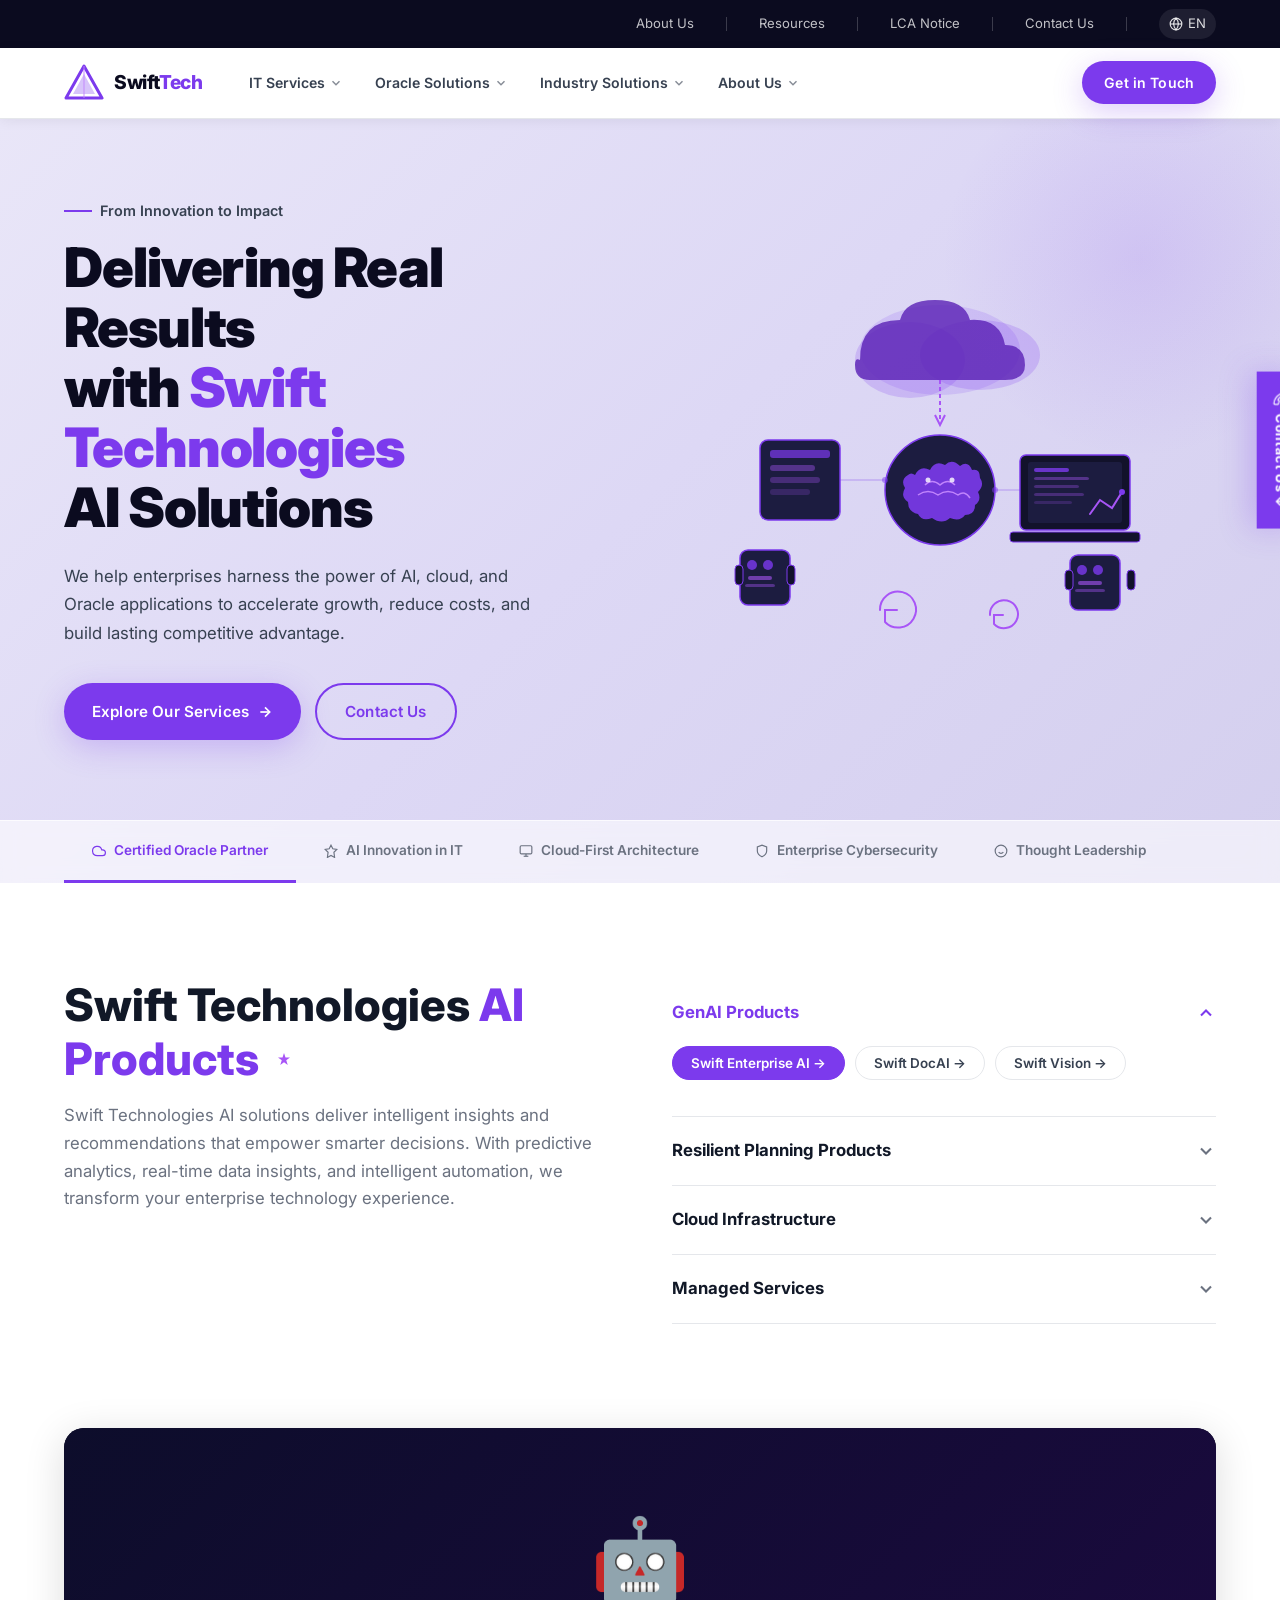
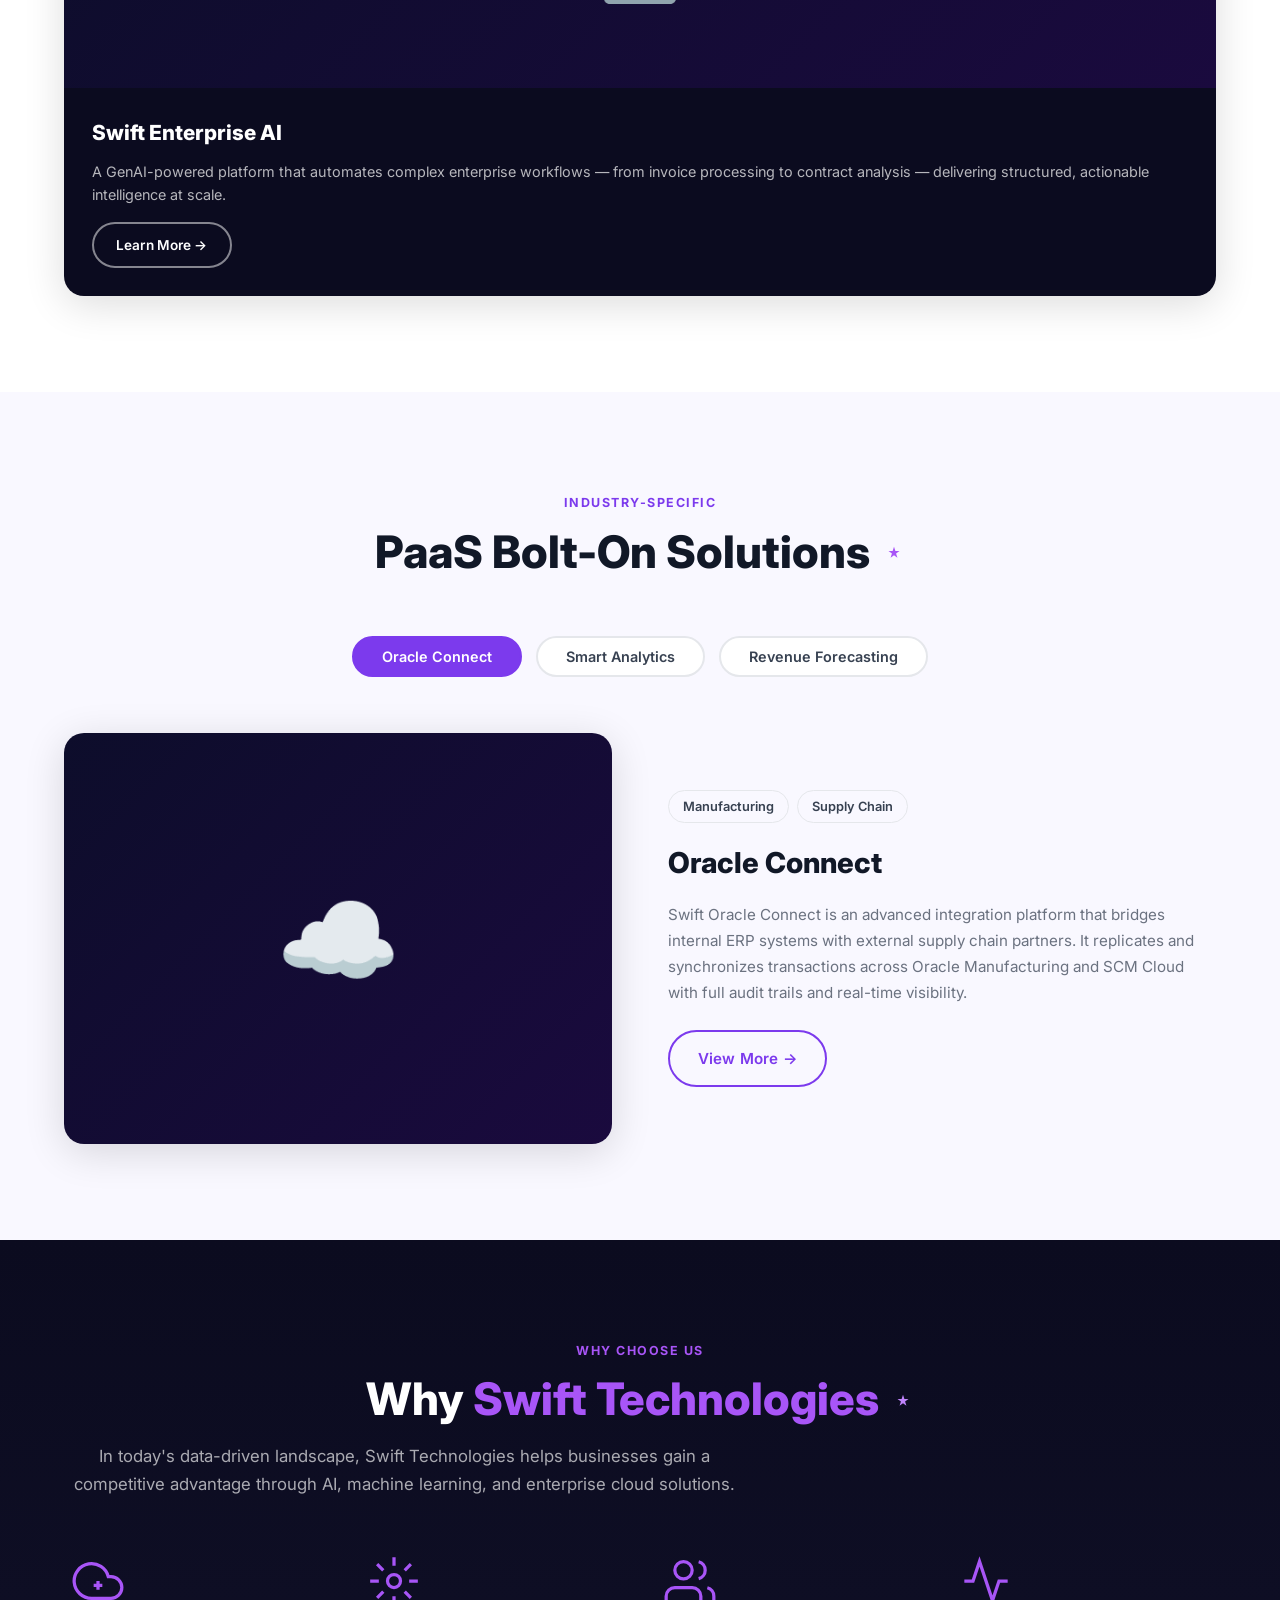
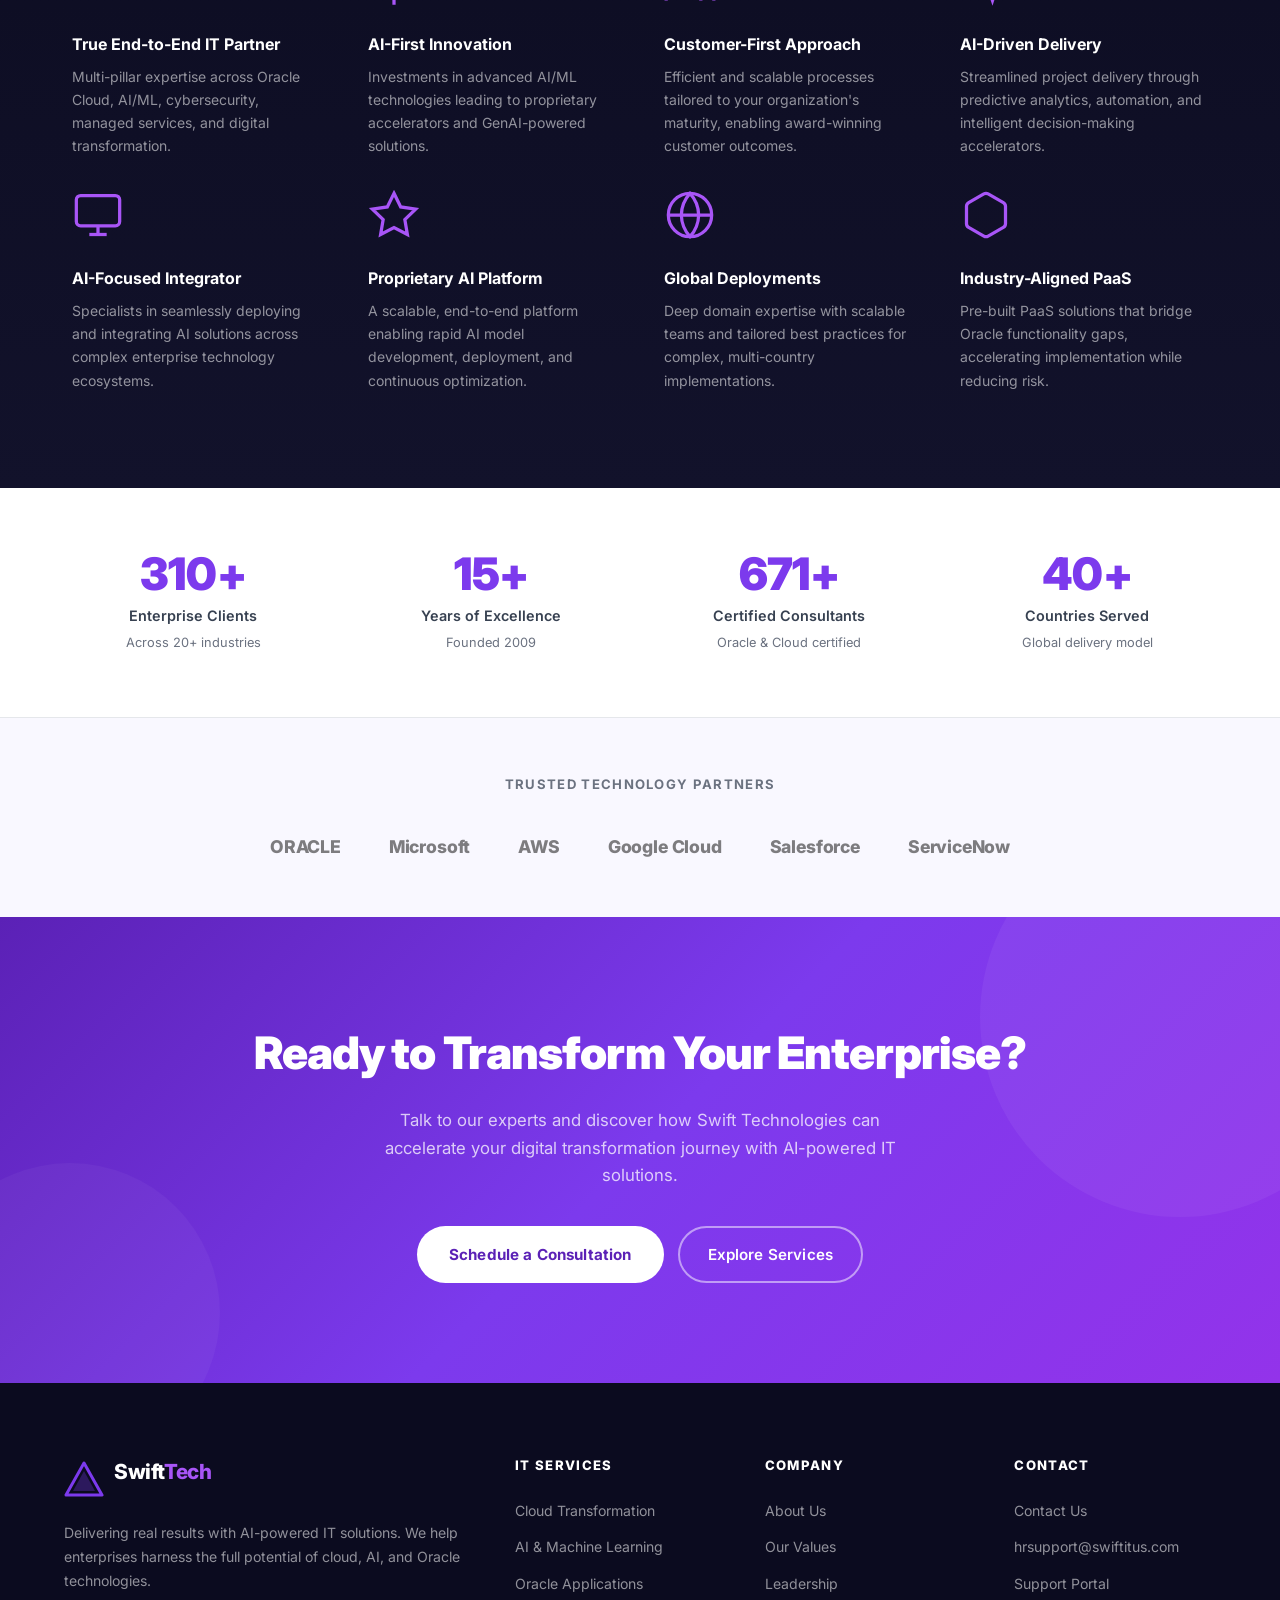
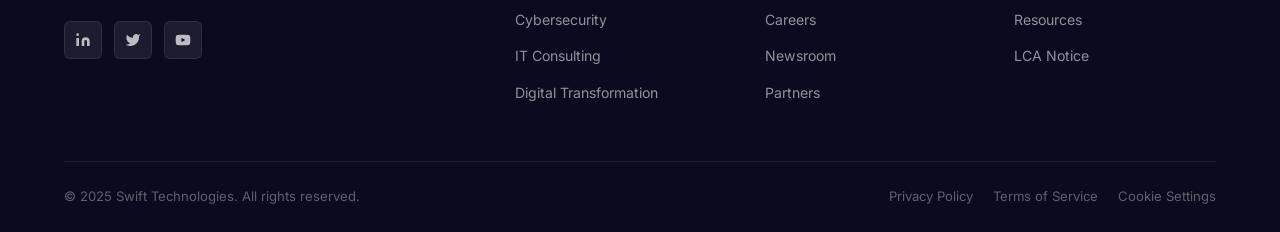
==== index.html @ e502594c "Initial commit: Swift Technologies static website 4-page professional IT services site with pure HTM" ====
<!DOCTYPE html>
<html lang="en">
<head>
  <meta charset="UTF-8">
  <meta name="viewport" content="width=device-width, initial-scale=1.0">
  <meta name="description" content="Swift Technologies delivers AI-powered IT solutions, Oracle cloud services, and digital transformation for enterprise businesses worldwide.">
  <title>Swift Technologies — Delivering Real Results with AI-Powered IT Solutions</title>
  <link rel="stylesheet" href="css/style.css">
</head>
<body>

  <!-- ═══════════════════════════════════════════ TOP BAR -->
  <div class="topbar">
    <div class="container">
      <div class="topbar-inner">
        <a href="about.html">About Us</a>
        <div class="topbar-divider"></div>
        <a href="#">Resources</a>
        <div class="topbar-divider"></div>
        <a href="#">LCA Notice</a>
        <div class="topbar-divider"></div>
        <a href="contact.html">Contact Us</a>
        <div class="topbar-divider"></div>
        <span class="lang-btn">
          <svg width="14" height="14" viewBox="0 0 24 24" fill="none" stroke="currentColor" stroke-width="2"><circle cx="12" cy="12" r="10"/><line x1="2" y1="12" x2="22" y2="12"/><path d="M12 2a15.3 15.3 0 0 1 4 10 15.3 15.3 0 0 1-4 10 15.3 15.3 0 0 1-4-10 15.3 15.3 0 0 1 4-10z"/></svg>
          EN
        </span>
      </div>
    </div>
  </div>

  <!-- ═══════════════════════════════════════════ NAVBAR -->
  <nav class="navbar">
    <div class="container">
      <div class="navbar-inner">

        <a href="index.html" class="navbar-logo">
          <svg class="logo-mark" viewBox="0 0 40 40" fill="none" xmlns="http://www.w3.org/2000/svg">
            <polygon points="20,3 38,35 2,35" fill="none" stroke="#7c3aed" stroke-width="3" stroke-linejoin="round"/>
            <polygon points="20,11 31,31 9,31" fill="#7c3aed" opacity="0.3"/>
            <line x1="20" y1="3" x2="20" y2="35" stroke="#c084fc" stroke-width="1.5" opacity="0.6"/>
          </svg>
          <span class="logo-text">Swift<span>Tech</span></span>
        </a>

        <ul class="navbar-nav">
          <li class="nav-item">
            <a href="services.html" class="nav-link">
              IT Services
              <svg class="nav-arrow" viewBox="0 0 24 24" fill="none" stroke="currentColor" stroke-width="2.5"><polyline points="6 9 12 15 18 9"/></svg>
            </a>
            <div class="dropdown">
              <a href="services.html#cloud"><svg class="drop-icon" viewBox="0 0 24 24" fill="none" stroke="currentColor" stroke-width="2"><path d="M18 10h-1.26A8 8 0 1 0 9 20h9a5 5 0 0 0 0-10z"/></svg>Cloud Transformation</a>
              <a href="services.html#ai"><svg class="drop-icon" viewBox="0 0 24 24" fill="none" stroke="currentColor" stroke-width="2"><path d="M12 2l3.09 6.26L22 9.27l-5 4.87 1.18 6.88L12 17.77l-6.18 3.25L7 14.14 2 9.27l6.91-1.01L12 2z"/></svg>AI &amp; Machine Learning</a>
              <a href="services.html#cybersecurity"><svg class="drop-icon" viewBox="0 0 24 24" fill="none" stroke="currentColor" stroke-width="2"><path d="M12 22s8-4 8-10V5l-8-3-8 3v7c0 6 8 10 8 10z"/></svg>Cybersecurity</a>
              <a href="services.html#consulting"><svg class="drop-icon" viewBox="0 0 24 24" fill="none" stroke="currentColor" stroke-width="2"><circle cx="12" cy="12" r="10"/><path d="M12 8v4l3 3"/></svg>IT Consulting</a>
              <a href="services.html#digital"><svg class="drop-icon" viewBox="0 0 24 24" fill="none" stroke="currentColor" stroke-width="2"><polyline points="22 12 18 12 15 21 9 3 6 12 2 12"/></svg>Digital Transformation</a>
            </div>
          </li>
          <li class="nav-item">
            <a href="services.html#oracle" class="nav-link">
              Oracle Solutions
              <svg class="nav-arrow" viewBox="0 0 24 24" fill="none" stroke="currentColor" stroke-width="2.5"><polyline points="6 9 12 15 18 9"/></svg>
            </a>
            <div class="dropdown">
              <a href="services.html#oracle">Oracle Cloud ERP</a>
              <a href="services.html#oracle">Oracle SCM</a>
              <a href="services.html#oracle">Oracle HCM</a>
              <a href="services.html#oracle">Oracle Analytics</a>
              <a href="services.html#oracle">Oracle Integration</a>
            </div>
          </li>
          <li class="nav-item">
            <a href="services.html" class="nav-link">
              Industry Solutions
              <svg class="nav-arrow" viewBox="0 0 24 24" fill="none" stroke="currentColor" stroke-width="2.5"><polyline points="6 9 12 15 18 9"/></svg>
            </a>
            <div class="dropdown">
              <a href="services.html">Manufacturing</a>
              <a href="services.html">Healthcare</a>
              <a href="services.html">Financial Services</a>
              <a href="services.html">Retail &amp; CPG</a>
              <a href="services.html">Energy &amp; Utilities</a>
            </div>
          </li>
          <li class="nav-item">
            <a href="about.html" class="nav-link">
              About Us
              <svg class="nav-arrow" viewBox="0 0 24 24" fill="none" stroke="currentColor" stroke-width="2.5"><polyline points="6 9 12 15 18 9"/></svg>
            </a>
            <div class="dropdown">
              <a href="about.html">Our Story</a>
              <a href="about.html#values">Our Values</a>
              <a href="about.html#leadership">Leadership</a>
              <a href="#">Careers</a>
              <a href="#">Newsroom</a>
            </div>
          </li>
        </ul>

        <div class="navbar-cta">
          <a href="contact.html" class="btn btn-primary">Get in Touch</a>
        </div>

        <button class="hamburger" aria-label="Toggle menu">
          <span></span><span></span><span></span>
        </button>
      </div>
    </div>

    <!-- Mobile nav -->
    <div class="mobile-nav">
      <a href="index.html" class="mobile-nav-link">Home</a>
      <a href="services.html" class="mobile-nav-link">IT Services</a>
      <a href="services.html#oracle" class="mobile-nav-link">Oracle Solutions</a>
      <a href="about.html" class="mobile-nav-link">About Us</a>
      <a href="contact.html" class="mobile-nav-link">Contact Us</a>
    </div>
  </nav>

  <!-- ═══════════════════════════════════════════ HERO -->
  <section class="hero">
    <div class="container">
      <div class="hero-inner">
        <div class="hero-content">
          <p class="hero-eyebrow">From Innovation to Impact</p>
          <h1 class="hero-title">
            Delivering Real Results<br>
            with <span>Swift Technologies</span><br>
            AI Solutions
          </h1>
          <p class="hero-desc">
            We help enterprises harness the power of AI, cloud, and Oracle applications
            to accelerate growth, reduce costs, and build lasting competitive advantage.
          </p>
          <div class="hero-actions">
            <a href="services.html" class="btn btn-primary">
              Explore Our Services
              <svg width="16" height="16" viewBox="0 0 24 24" fill="none" stroke="currentColor" stroke-width="2.5"><line x1="5" y1="12" x2="19" y2="12"/><polyline points="12 5 19 12 12 19"/></svg>
            </a>
            <a href="contact.html" class="btn btn-outline">Contact Us</a>
          </div>
        </div>
        <div class="hero-visual">
          <svg class="hero-illustration" viewBox="0 0 520 420" fill="none" xmlns="http://www.w3.org/2000/svg">
            <!-- Cloud -->
            <ellipse cx="260" cy="90" rx="80" ry="45" fill="#7c3aed" opacity="0.15"/>
            <ellipse cx="230" cy="100" rx="55" ry="38" fill="#7c3aed" opacity="0.2"/>
            <ellipse cx="300" cy="95" rx="60" ry="35" fill="#7c3aed" opacity="0.2"/>
            <path d="M180 100 Q180 60 220 60 Q225 40 255 40 Q285 40 290 60 Q320 58 325 85 Q345 85 345 105 Q345 120 325 120 H190 Q175 120 175 105 Q175 97 180 100Z" fill="#5b21b6" opacity="0.8"/>
            <!-- Arrows from cloud -->
            <line x1="260" y1="120" x2="260" y2="160" stroke="#a855f7" stroke-width="2" stroke-dasharray="4,3"/>
            <polyline points="255,155 260,165 265,155" stroke="#a855f7" stroke-width="2" fill="none"/>
            <!-- Data blocks -->
            <rect x="80" y="180" width="80" height="80" rx="8" fill="#1c1c40" stroke="#7c3aed" stroke-width="1.5"/>
            <rect x="90" y="190" width="60" height="8" rx="3" fill="#7c3aed" opacity="0.7"/>
            <rect x="90" y="205" width="45" height="6" rx="3" fill="#a855f7" opacity="0.4"/>
            <rect x="90" y="217" width="50" height="6" rx="3" fill="#a855f7" opacity="0.3"/>
            <rect x="90" y="229" width="40" height="6" rx="3" fill="#a855f7" opacity="0.2"/>
            <!-- Brain/AI -->
            <circle cx="260" cy="230" r="55" fill="#1c1c40" stroke="#7c3aed" stroke-width="1.5"/>
            <path d="M235 215 Q240 205 250 210 Q255 200 265 205 Q272 198 280 206 Q288 200 292 210 Q300 208 300 218 Q305 225 298 232 Q302 240 295 245 Q295 255 285 255 Q280 262 270 258 Q262 265 252 258 Q242 262 238 254 Q228 252 228 242 Q220 237 225 228 Q220 220 228 215 Q231 212 235 215Z" fill="#7c3aed" opacity="0.9"/>
            <path d="M245 225 Q252 218 260 225 Q268 218 275 225" stroke="#c084fc" stroke-width="1.5" fill="none"/>
            <path d="M238 235 Q248 228 258 235 Q268 228 278 235 Q285 230 290 238" stroke="#c084fc" stroke-width="1.5" fill="none"/>
            <circle cx="248" cy="220" r="2.5" fill="#fff" opacity="0.8"/>
            <circle cx="272" cy="220" r="2.5" fill="#fff" opacity="0.8"/>
            <!-- Laptop -->
            <rect x="340" y="195" width="110" height="75" rx="6" fill="#12122b" stroke="#7c3aed" stroke-width="1.5"/>
            <rect x="348" y="202" width="94" height="61" rx="3" fill="#1c1c40"/>
            <rect x="354" y="208" width="35" height="4" rx="2" fill="#7c3aed" opacity="0.8"/>
            <rect x="354" y="217" width="55" height="3" rx="2" fill="#a855f7" opacity="0.4"/>
            <rect x="354" y="225" width="45" height="3" rx="2" fill="#a855f7" opacity="0.3"/>
            <rect x="354" y="233" width="50" height="3" rx="2" fill="#a855f7" opacity="0.3"/>
            <rect x="354" y="241" width="38" height="3" rx="2" fill="#a855f7" opacity="0.2"/>
            <!-- Laptop screen graph -->
            <polyline points="410,254 420,240 432,248 442,232" stroke="#a855f7" stroke-width="2" fill="none" stroke-linecap="round"/>
            <circle cx="442" cy="232" r="3" fill="#7c3aed"/>
            <!-- Keyboard -->
            <rect x="330" y="272" width="130" height="10" rx="3" fill="#12122b" stroke="#7c3aed" stroke-width="1"/>
            <!-- Robot left -->
            <rect x="60" y="290" width="50" height="55" rx="8" fill="#1c1c40" stroke="#7c3aed" stroke-width="1.5"/>
            <circle cx="72" cy="305" r="5" fill="#7c3aed" opacity="0.8"/>
            <circle cx="88" cy="305" r="5" fill="#7c3aed" opacity="0.8"/>
            <rect x="68" y="316" width="24" height="4" rx="2" fill="#a855f7" opacity="0.6"/>
            <rect x="65" y="324" width="30" height="3" rx="2" fill="#a855f7" opacity="0.4"/>
            <rect x="55" y="305" width="8" height="20" rx="4" fill="#12122b" stroke="#7c3aed" stroke-width="1"/>
            <rect x="107" y="305" width="8" height="20" rx="4" fill="#12122b" stroke="#7c3aed" stroke-width="1"/>
            <!-- Robot right -->
            <rect x="390" y="295" width="50" height="55" rx="8" fill="#1c1c40" stroke="#7c3aed" stroke-width="1.5"/>
            <circle cx="402" cy="310" r="5" fill="#7c3aed" opacity="0.8"/>
            <circle cx="418" cy="310" r="5" fill="#7c3aed" opacity="0.8"/>
            <rect x="398" y="321" width="24" height="4" rx="2" fill="#a855f7" opacity="0.6"/>
            <rect x="395" y="329" width="30" height="3" rx="2" fill="#a855f7" opacity="0.4"/>
            <rect x="385" y="310" width="8" height="20" rx="4" fill="#12122b" stroke="#7c3aed" stroke-width="1"/>
            <rect x="447" y="310" width="8" height="20" rx="4" fill="#12122b" stroke="#7c3aed" stroke-width="1"/>
            <!-- Refresh icons -->
            <path d="M200 350 a18 18 0 1 1 5 12 M205 362 l0-12 12 0" stroke="#a855f7" stroke-width="2" fill="none" stroke-linecap="round"/>
            <path d="M310 355 a14 14 0 1 1 4 9 M314 364 l0-9 9 0" stroke="#a855f7" stroke-width="2" fill="none" stroke-linecap="round"/>
            <!-- Circuit lines -->
            <line x1="160" y1="220" x2="205" y2="220" stroke="#7c3aed" stroke-width="1" opacity="0.4"/>
            <line x1="315" y1="230" x2="340" y2="230" stroke="#7c3aed" stroke-width="1" opacity="0.4"/>
            <circle cx="205" cy="220" r="3" fill="#7c3aed" opacity="0.5"/>
            <circle cx="315" cy="230" r="3" fill="#7c3aed" opacity="0.5"/>
          </svg>
        </div>
      </div>
    </div>

    <!-- Tabs bar -->
    <div class="hero-tabs">
      <div class="container">
        <div class="hero-tabs-inner">
          <div class="hero-tab active">
            <svg width="14" height="14" viewBox="0 0 24 24" fill="none" stroke="currentColor" stroke-width="2"><path d="M18 10h-1.26A8 8 0 1 0 9 20h9a5 5 0 0 0 0-10z"/></svg>
            Certified Oracle Partner
          </div>
          <div class="hero-tab">
            <svg width="14" height="14" viewBox="0 0 24 24" fill="none" stroke="currentColor" stroke-width="2"><path d="M12 2l3.09 6.26L22 9.27l-5 4.87L18.18 23 12 19.77 5.82 23 7 14.14 2 9.27l6.91-1.01L12 2z"/></svg>
            AI Innovation in IT
          </div>
          <div class="hero-tab">
            <svg width="14" height="14" viewBox="0 0 24 24" fill="none" stroke="currentColor" stroke-width="2"><rect x="2" y="3" width="20" height="14" rx="2"/><line x1="8" y1="21" x2="16" y2="21"/><line x1="12" y1="17" x2="12" y2="21"/></svg>
            Cloud-First Architecture
          </div>
          <div class="hero-tab">
            <svg width="14" height="14" viewBox="0 0 24 24" fill="none" stroke="currentColor" stroke-width="2"><path d="M12 22s8-4 8-10V5l-8-3-8 3v7c0 6 8 10 8 10z"/></svg>
            Enterprise Cybersecurity
          </div>
          <div class="hero-tab">
            <svg width="14" height="14" viewBox="0 0 24 24" fill="none" stroke="currentColor" stroke-width="2"><circle cx="12" cy="12" r="10"/><path d="M8 14s1.5 2 4 2 4-2 4-2"/><line x1="9" y1="9" x2="9.01" y2="9"/><line x1="15" y1="9" x2="15.01" y2="9"/></svg>
            Thought Leadership
          </div>
        </div>
      </div>
    </div>
  </section>

  <!-- ═══════════════════════════════════════════ SERVICES OVERVIEW -->
  <section class="services-overview">
    <div class="container">
      <div class="services-header">
        <div>
          <h2 class="section-title">
            Swift Technologies <span class="purple">AI Products</span>
            <svg width="24" height="24" viewBox="0 0 24 24" fill="#a855f7" style="display:inline;vertical-align:middle;margin-left:4px"><path d="M12 2l1.5 4.5H18l-3.75 2.75L15.75 14 12 11.25 8.25 14l1.5-4.75L6 6.5h4.5L12 2z"/></svg>
          </h2>
          <p class="section-subtitle">
            Swift Technologies AI solutions deliver intelligent insights and recommendations
            that empower smarter decisions. With predictive analytics, real-time data insights,
            and intelligent automation, we transform your enterprise technology experience.
          </p>
        </div>
        <div class="services-tabs">
          <div class="tab-group">

            <div class="tab-header">
              <span class="tab-title">GenAI Products</span>
              <svg class="tab-chevron" viewBox="0 0 24 24" fill="none" stroke="currentColor" stroke-width="2.5"><polyline points="6 9 12 15 18 9"/></svg>
            </div>
            <div class="tab-body">
              <div class="tab-pills">
                <button class="tab-pill active" data-target="card-enterprise">Swift Enterprise AI &rarr;</button>
                <button class="tab-pill" data-target="card-docai">Swift DocAI &rarr;</button>
                <button class="tab-pill" data-target="card-vision">Swift Vision &rarr;</button>
              </div>
            </div>

            <div class="tab-header">
              <span class="tab-title">Resilient Planning Products</span>
              <svg class="tab-chevron" viewBox="0 0 24 24" fill="none" stroke="currentColor" stroke-width="2.5"><polyline points="6 9 12 15 18 9"/></svg>
            </div>
            <div class="tab-body">
              <div class="tab-pills">
                <button class="tab-pill active" data-target="card-demand">Demand Sensing AI &rarr;</button>
                <button class="tab-pill" data-target="card-inventory">Inventory Optimizer &rarr;</button>
              </div>
            </div>

            <div class="tab-header">
              <span class="tab-title">Cloud Infrastructure</span>
              <svg class="tab-chevron" viewBox="0 0 24 24" fill="none" stroke="currentColor" stroke-width="2.5"><polyline points="6 9 12 15 18 9"/></svg>
            </div>
            <div class="tab-body">
              <div class="tab-pills">
                <button class="tab-pill active" data-target="card-cloud">Cloud Migration &rarr;</button>
                <button class="tab-pill" data-target="card-security">Security Suite &rarr;</button>
              </div>
            </div>

            <div class="tab-header">
              <span class="tab-title">Managed Services</span>
              <svg class="tab-chevron" viewBox="0 0 24 24" fill="none" stroke="currentColor" stroke-width="2.5"><polyline points="6 9 12 15 18 9"/></svg>
            </div>
            <div class="tab-body">
              <div class="tab-pills">
                <button class="tab-pill active" data-target="card-managed">Managed IT &rarr;</button>
              </div>
            </div>

          </div>
        </div>
      </div>

      <!-- Preview cards -->
      <div id="card-enterprise" class="preview-card active">
        <div class="preview-card-img-placeholder" style="background:linear-gradient(135deg,#0d0d2b,#1a0a3e)">🤖</div>
        <div class="preview-card-body">
          <div class="preview-card-title">Swift Enterprise AI</div>
          <div class="preview-card-desc">A GenAI-powered platform that automates complex enterprise workflows — from invoice processing to contract analysis — delivering structured, actionable intelligence at scale.</div>
          <a href="services.html#ai" class="btn btn-outline-white" style="padding:10px 22px;font-size:0.85rem">Learn More &rarr;</a>
        </div>
      </div>
      <div id="card-docai" class="preview-card">
        <div class="preview-card-img-placeholder" style="background:linear-gradient(135deg,#0d0d2b,#1a0a3e)">📄</div>
        <div class="preview-card-body">
          <div class="preview-card-title">Swift DocAI</div>
          <div class="preview-card-desc">Transform documents into structured knowledge. Invoices, contracts, purchase orders, and manuals — automatically extracted, classified, and ready for action.</div>
          <a href="services.html#ai" class="btn btn-outline-white" style="padding:10px 22px;font-size:0.85rem">Learn More &rarr;</a>
        </div>
      </div>
      <div id="card-vision" class="preview-card">
        <div class="preview-card-img-placeholder" style="background:linear-gradient(135deg,#0d0d2b,#1a0a3e)">👁</div>
        <div class="preview-card-body">
          <div class="preview-card-title">Swift Vision</div>
          <div class="preview-card-desc">Computer vision platform for quality control, anomaly detection, and visual inspection — deployable on-premise or in the cloud with real-time inference.</div>
          <a href="services.html#ai" class="btn btn-outline-white" style="padding:10px 22px;font-size:0.85rem">Learn More &rarr;</a>
        </div>
      </div>
      <div id="card-demand" class="preview-card">
        <div class="preview-card-img-placeholder" style="background:linear-gradient(135deg,#0d0d2b,#1a0a3e)">📈</div>
        <div class="preview-card-body">
          <div class="preview-card-title">Demand Sensing AI</div>
          <div class="preview-card-desc">Real-time demand forecasting using AI/ML that senses market signals, social trends, and POS data to improve forecast accuracy by up to 40%.</div>
          <a href="services.html" class="btn btn-outline-white" style="padding:10px 22px;font-size:0.85rem">Learn More &rarr;</a>
        </div>
      </div>
      <div id="card-inventory" class="preview-card">
        <div class="preview-card-img-placeholder" style="background:linear-gradient(135deg,#0d0d2b,#1a0a3e)">🏭</div>
        <div class="preview-card-body">
          <div class="preview-card-title">Inventory Optimizer</div>
          <div class="preview-card-desc">A simulation-based inventory optimization engine that balances service levels against working capital — reducing excess stock while eliminating stockouts.</div>
          <a href="services.html" class="btn btn-outline-white" style="padding:10px 22px;font-size:0.85rem">Learn More &rarr;</a>
        </div>
      </div>
      <div id="card-cloud" class="preview-card">
        <div class="preview-card-img-placeholder" style="background:linear-gradient(135deg,#0d0d2b,#1a0a3e)">☁️</div>
        <div class="preview-card-body">
          <div class="preview-card-title">Cloud Migration Suite</div>
          <div class="preview-card-desc">End-to-end cloud migration accelerators for Oracle, Azure, and AWS — reducing migration timelines by 60% with automated discovery, mapping, and cutover.</div>
          <a href="services.html#cloud" class="btn btn-outline-white" style="padding:10px 22px;font-size:0.85rem">Learn More &rarr;</a>
        </div>
      </div>
      <div id="card-security" class="preview-card">
        <div class="preview-card-img-placeholder" style="background:linear-gradient(135deg,#0d0d2b,#1a0a3e)">🔐</div>
        <div class="preview-card-body">
          <div class="preview-card-title">Security Suite</div>
          <div class="preview-card-desc">Comprehensive enterprise security — zero-trust architecture, SOC monitoring, threat detection, and compliance management across hybrid cloud environments.</div>
          <a href="services.html#cybersecurity" class="btn btn-outline-white" style="padding:10px 22px;font-size:0.85rem">Learn More &rarr;</a>
        </div>
      </div>
      <div id="card-managed" class="preview-card">
        <div class="preview-card-img-placeholder" style="background:linear-gradient(135deg,#0d0d2b,#1a0a3e)">⚙️</div>
        <div class="preview-card-body">
          <div class="preview-card-title">Managed IT Services</div>
          <div class="preview-card-desc">24/7 proactive management of your entire IT stack — from cloud infrastructure to end-user support — with guaranteed SLAs and predictable monthly costs.</div>
          <a href="services.html" class="btn btn-outline-white" style="padding:10px 22px;font-size:0.85rem">Learn More &rarr;</a>
        </div>
      </div>
    </div>
  </section>

  <!-- ═══════════════════════════════════════════ INDUSTRY SOLUTIONS -->
  <section class="industry-solutions">
    <div class="container">
      <div class="section-header">
        <div class="section-label">Industry-Specific</div>
        <h2 class="section-title">
          PaaS Bolt-On Solutions
          <svg width="22" height="22" viewBox="0 0 24 24" fill="#a855f7" style="display:inline;vertical-align:middle;margin-left:4px"><path d="M12 2l1.5 4.5H18l-3.75 2.75L15.75 14 12 11.25 8.25 14l1.5-4.75L6 6.5h4.5L12 2z"/></svg>
        </h2>
      </div>

      <div class="solutions-switcher">
        <button class="switcher-btn active" data-panel="panel-connect">Oracle Connect</button>
        <button class="switcher-btn" data-panel="panel-analytics">Smart Analytics</button>
        <button class="switcher-btn" data-panel="panel-revenue">Revenue Forecasting</button>
      </div>

      <div class="solution-panel active" id="panel-connect">
        <div class="solution-visual">☁️</div>
        <div class="solution-info">
          <div class="solution-tags">
            <span class="solution-tag">Manufacturing</span>
            <span class="solution-tag">Supply Chain</span>
          </div>
          <h3 class="solution-title">Oracle Connect</h3>
          <p class="solution-desc">
            Swift Oracle Connect is an advanced integration platform that bridges internal ERP systems
            with external supply chain partners. It replicates and synchronizes transactions across
            Oracle Manufacturing and SCM Cloud with full audit trails and real-time visibility.
          </p>
          <a href="services.html#oracle" class="btn btn-outline">View More &rarr;</a>
        </div>
      </div>

      <div class="solution-panel" id="panel-analytics">
        <div class="solution-visual">📊</div>
        <div class="solution-info">
          <div class="solution-tags">
            <span class="solution-tag">Finance</span>
            <span class="solution-tag">Operations</span>
          </div>
          <h3 class="solution-title">Smart Analytics</h3>
          <p class="solution-desc">
            Pre-built analytics dashboards and KPI frameworks for Oracle Cloud — delivering real-time
            operational insights, financial forecasts, and executive reporting without months of
            custom BI development.
          </p>
          <a href="services.html" class="btn btn-outline">View More &rarr;</a>
        </div>
      </div>

      <div class="solution-panel" id="panel-revenue">
        <div class="solution-visual">💰</div>
        <div class="solution-info">
          <div class="solution-tags">
            <span class="solution-tag">Sales</span>
            <span class="solution-tag">Distribution</span>
          </div>
          <h3 class="solution-title">Revenue Forecasting</h3>
          <p class="solution-desc">
            AI-driven channel revenue forecasting that integrates sell-through data, market signals,
            and promotional calendars to produce accurate revenue projections with scenario modeling
            built for enterprise sales teams.
          </p>
          <a href="services.html" class="btn btn-outline">View More &rarr;</a>
        </div>
      </div>
    </div>
  </section>

  <!-- ═══════════════════════════════════════════ WHY SWIFT TECH -->
  <section class="why-us">
    <div class="container">
      <div class="section-header">
        <div class="section-label" style="color:var(--purple-light)">Why Choose Us</div>
        <h2 class="section-title light">
          Why <span class="purple-light">Swift Technologies</span>
          <svg width="22" height="22" viewBox="0 0 24 24" fill="#c084fc" style="display:inline;vertical-align:middle;margin-left:4px"><path d="M12 2l1.5 4.5H18l-3.75 2.75L15.75 14 12 11.25 8.25 14l1.5-4.75L6 6.5h4.5L12 2z"/></svg>
        </h2>
        <p class="section-subtitle light">
          In today's data-driven landscape, Swift Technologies helps businesses gain a competitive
          advantage through AI, machine learning, and enterprise cloud solutions.
        </p>
      </div>

      <div class="why-grid">
        <div class="why-card">
          <svg class="why-icon" viewBox="0 0 24 24" fill="none" stroke="currentColor" stroke-width="1.5"><path d="M18 10h-1.26A8 8 0 1 0 9 20h9a5 5 0 0 0 0-10z"/><path d="M12 12v4M10 14h4"/></svg>
          <div class="why-title">True End-to-End IT Partner</div>
          <div class="why-desc">Multi-pillar expertise across Oracle Cloud, AI/ML, cybersecurity, managed services, and digital transformation.</div>
        </div>
        <div class="why-card">
          <svg class="why-icon" viewBox="0 0 24 24" fill="none" stroke="currentColor" stroke-width="1.5"><circle cx="12" cy="12" r="3"/><path d="M12 1v4M12 19v4M4.22 4.22l2.83 2.83M16.95 16.95l2.83 2.83M1 12h4M19 12h4M4.22 19.78l2.83-2.83M16.95 7.05l2.83-2.83"/></svg>
          <div class="why-title">AI-First Innovation</div>
          <div class="why-desc">Investments in advanced AI/ML technologies leading to proprietary accelerators and GenAI-powered solutions.</div>
        </div>
        <div class="why-card">
          <svg class="why-icon" viewBox="0 0 24 24" fill="none" stroke="currentColor" stroke-width="1.5"><path d="M17 21v-2a4 4 0 0 0-4-4H5a4 4 0 0 0-4 4v2"/><circle cx="9" cy="7" r="4"/><path d="M23 21v-2a4 4 0 0 0-3-3.87M16 3.13a4 4 0 0 1 0 7.75"/></svg>
          <div class="why-title">Customer-First Approach</div>
          <div class="why-desc">Efficient and scalable processes tailored to your organization's maturity, enabling award-winning customer outcomes.</div>
        </div>
        <div class="why-card">
          <svg class="why-icon" viewBox="0 0 24 24" fill="none" stroke="currentColor" stroke-width="1.5"><polyline points="22 12 18 12 15 21 9 3 6 12 2 12"/></svg>
          <div class="why-title">AI-Driven Delivery</div>
          <div class="why-desc">Streamlined project delivery through predictive analytics, automation, and intelligent decision-making accelerators.</div>
        </div>
        <div class="why-card">
          <svg class="why-icon" viewBox="0 0 24 24" fill="none" stroke="currentColor" stroke-width="1.5"><rect x="2" y="3" width="20" height="14" rx="2"/><line x1="8" y1="21" x2="16" y2="21"/><line x1="12" y1="17" x2="12" y2="21"/></svg>
          <div class="why-title">AI-Focused Integrator</div>
          <div class="why-desc">Specialists in seamlessly deploying and integrating AI solutions across complex enterprise technology ecosystems.</div>
        </div>
        <div class="why-card">
          <svg class="why-icon" viewBox="0 0 24 24" fill="none" stroke="currentColor" stroke-width="1.5"><path d="M12 2l3.09 6.26L22 9.27l-5 4.87 1.18 6.88L12 17.77l-6.18 3.25L7 14.14 2 9.27l6.91-1.01L12 2z"/></svg>
          <div class="why-title">Proprietary AI Platform</div>
          <div class="why-desc">A scalable, end-to-end platform enabling rapid AI model development, deployment, and continuous optimization.</div>
        </div>
        <div class="why-card">
          <svg class="why-icon" viewBox="0 0 24 24" fill="none" stroke="currentColor" stroke-width="1.5"><circle cx="12" cy="12" r="10"/><line x1="2" y1="12" x2="22" y2="12"/><path d="M12 2a15.3 15.3 0 0 1 4 10 15.3 15.3 0 0 1-4 10 15.3 15.3 0 0 1-4-10 15.3 15.3 0 0 1 4-10z"/></svg>
          <div class="why-title">Global Deployments</div>
          <div class="why-desc">Deep domain expertise with scalable teams and tailored best practices for complex, multi-country implementations.</div>
        </div>
        <div class="why-card">
          <svg class="why-icon" viewBox="0 0 24 24" fill="none" stroke="currentColor" stroke-width="1.5"><path d="M21 16V8a2 2 0 0 0-1-1.73l-7-4a2 2 0 0 0-2 0l-7 4A2 2 0 0 0 3 8v8a2 2 0 0 0 1 1.73l7 4a2 2 0 0 0 2 0l7-4A2 2 0 0 0 21 16z"/></svg>
          <div class="why-title">Industry-Aligned PaaS</div>
          <div class="why-desc">Pre-built PaaS solutions that bridge Oracle functionality gaps, accelerating implementation while reducing risk.</div>
        </div>
      </div>
    </div>
  </section>

  <!-- ═══════════════════════════════════════════ STATS -->
  <section class="stats-bar">
    <div class="container">
      <div class="stats-grid">
        <div class="stat-item">
          <div class="stat-number" data-count="500" data-suffix="+">500+</div>
          <div class="stat-label">Enterprise Clients</div>
          <div class="stat-desc">Across 20+ industries</div>
        </div>
        <div class="stat-item">
          <div class="stat-number" data-count="15" data-suffix="+">15+</div>
          <div class="stat-label">Years of Excellence</div>
          <div class="stat-desc">Founded 2009</div>
        </div>
        <div class="stat-item">
          <div class="stat-number" data-count="1200" data-suffix="+">1200+</div>
          <div class="stat-label">Certified Consultants</div>
          <div class="stat-desc">Oracle & Cloud certified</div>
        </div>
        <div class="stat-item">
          <div class="stat-number" data-count="40" data-suffix="+">40+</div>
          <div class="stat-label">Countries Served</div>
          <div class="stat-desc">Global delivery model</div>
        </div>
      </div>
    </div>
  </section>

  <!-- ═══════════════════════════════════════════ PARTNERS -->
  <section class="partners">
    <div class="container">
      <p class="partners-label">Trusted Technology Partners</p>
      <div class="partners-logos">
        <span class="partner-logo">ORACLE</span>
        <span class="partner-logo">Microsoft</span>
        <span class="partner-logo">AWS</span>
        <span class="partner-logo">Google Cloud</span>
        <span class="partner-logo">Salesforce</span>
        <span class="partner-logo">ServiceNow</span>
      </div>
    </div>
  </section>

  <!-- ═══════════════════════════════════════════ CTA -->
  <section class="cta-section">
    <div class="container">
      <div class="cta-inner">
        <h2 class="cta-title">Ready to Transform Your Enterprise?</h2>
        <p class="cta-desc">
          Talk to our experts and discover how Swift Technologies can accelerate your
          digital transformation journey with AI-powered IT solutions.
        </p>
        <div class="cta-actions">
          <a href="contact.html" class="btn btn-white">Schedule a Consultation</a>
          <a href="services.html" class="btn btn-outline-white">Explore Services</a>
        </div>
      </div>
    </div>
  </section>

  <!-- ═══════════════════════════════════════════ FOOTER -->
  <footer class="footer">
    <div class="container">
      <div class="footer-grid">
        <div class="footer-brand">
          <a href="index.html" class="navbar-logo" style="margin-bottom:16px;display:inline-flex">
            <svg class="logo-mark" viewBox="0 0 40 40" fill="none"><polygon points="20,3 38,35 2,35" fill="none" stroke="#7c3aed" stroke-width="3" stroke-linejoin="round"/><polygon points="20,11 31,31 9,31" fill="#7c3aed" opacity="0.3"/></svg>
            <span class="logo-text" style="color:white">Swift<span>Tech</span></span>
          </a>
          <p class="footer-desc">
            Delivering real results with AI-powered IT solutions. We help enterprises harness
            the full potential of cloud, AI, and Oracle technologies.
          </p>
          <div class="footer-socials">
            <a href="#" class="social-btn" aria-label="LinkedIn">
              <svg viewBox="0 0 24 24" fill="currentColor"><path d="M16 8a6 6 0 0 1 6 6v7h-4v-7a2 2 0 0 0-2-2 2 2 0 0 0-2 2v7h-4v-7a6 6 0 0 1 6-6zM2 9h4v12H2z"/><circle cx="4" cy="4" r="2"/></svg>
            </a>
            <a href="#" class="social-btn" aria-label="Twitter">
              <svg viewBox="0 0 24 24" fill="currentColor"><path d="M23 3a10.9 10.9 0 0 1-3.14 1.53 4.48 4.48 0 0 0-7.86 3v1A10.66 10.66 0 0 1 3 4s-4 9 5 13a11.64 11.64 0 0 1-7 2c9 5 20 0 20-11.5a4.5 4.5 0 0 0-.08-.83A7.72 7.72 0 0 0 23 3z"/></svg>
            </a>
            <a href="#" class="social-btn" aria-label="YouTube">
              <svg viewBox="0 0 24 24" fill="currentColor"><path d="M22.54 6.42a2.78 2.78 0 0 0-1.95-1.96C18.88 4 12 4 12 4s-6.88 0-8.59.46a2.78 2.78 0 0 0-1.95 1.96A29 29 0 0 0 1 12a29 29 0 0 0 .46 5.58A2.78 2.78 0 0 0 3.41 19.6C5.12 20 12 20 12 20s6.88 0 8.59-.46a2.78 2.78 0 0 0 1.95-1.95A29 29 0 0 0 23 12a29 29 0 0 0-.46-5.58z"/><polygon points="9.75 15.02 15.5 12 9.75 8.98 9.75 15.02" fill="#0b0b1f"/></svg>
            </a>
          </div>
        </div>

        <div>
          <h4 class="footer-col-title">IT Services</h4>
          <ul class="footer-links">
            <li><a href="services.html#cloud">Cloud Transformation</a></li>
            <li><a href="services.html#ai">AI &amp; Machine Learning</a></li>
            <li><a href="services.html#oracle">Oracle Applications</a></li>
            <li><a href="services.html#cybersecurity">Cybersecurity</a></li>
            <li><a href="services.html#consulting">IT Consulting</a></li>
            <li><a href="services.html#digital">Digital Transformation</a></li>
          </ul>
        </div>

        <div>
          <h4 class="footer-col-title">Company</h4>
          <ul class="footer-links">
            <li><a href="about.html">About Us</a></li>
            <li><a href="about.html#values">Our Values</a></li>
            <li><a href="about.html#leadership">Leadership</a></li>
            <li><a href="#">Careers</a></li>
            <li><a href="#">Newsroom</a></li>
            <li><a href="#">Partners</a></li>
          </ul>
        </div>

        <div>
          <h4 class="footer-col-title">Contact</h4>
          <ul class="footer-links">
            <li><a href="contact.html">Contact Us</a></li>
            <li><a href="mailto:hrsupport@swiftitus.com">hrsupport@swiftitus.com</a></li>
            <li><a href="#">Support Portal</a></li>
            <li><a href="#">Resources</a></li>
            <li><a href="#">LCA Notice</a></li>
          </ul>
        </div>
      </div>

      <div class="footer-bottom">
        <span>&copy; 2025 Swift Technologies. All rights reserved.</span>
        <div class="footer-bottom-links">
          <a href="#">Privacy Policy</a>
          <a href="#">Terms of Service</a>
          <a href="#">Cookie Settings</a>
        </div>
      </div>
    </div>
  </footer>

  <!-- Floating contact -->
  <a href="contact.html" class="float-contact">
    <svg width="14" height="14" viewBox="0 0 24 24" fill="none" stroke="currentColor" stroke-width="2"><path d="M22 16.92v3a2 2 0 0 1-2.18 2 19.79 19.79 0 0 1-8.63-3.07A19.5 19.5 0 0 1 4.69 12 19.79 19.79 0 0 1 1.61 3.38 2 2 0 0 1 3.58 1h3a2 2 0 0 1 2 1.72 12.84 12.84 0 0 0 .7 2.81 2 2 0 0 1-.45 2.11L7.91 8.96a16 16 0 0 0 6.13 6.13l1.32-1.32a2 2 0 0 1 2.11-.45 12.84 12.84 0 0 0 2.81.7A2 2 0 0 1 22 16.92z"/></svg>
    Contact Us ↓
  </a>

  <script src="js/main.js"></script>
</body>
</html>
---- css/style.css ----
/* ============================================================
   Swift Technologies — Main Stylesheet
   ============================================================ */

@import url('https://fonts.googleapis.com/css2?family=Inter:wght@300;400;500;600;700;800;900&display=swap');

/* ── Reset & Base ── */
*, *::before, *::after { box-sizing: border-box; margin: 0; padding: 0; }

:root {
  --purple:        #7c3aed;
  --purple-light:  #a855f7;
  --purple-dark:   #5b21b6;
  --purple-glow:   rgba(124, 58, 237, 0.15);
  --navy:          #0b0b1f;
  --navy-mid:      #12122b;
  --navy-light:    #1c1c40;
  --hero-bg:       #e9e6f8;
  --hero-bg2:      #ddd8f5;
  --white:         #ffffff;
  --off-white:     #f9f8ff;
  --text-dark:     #111827;
  --text-mid:      #374151;
  --text-gray:     #6b7280;
  --text-light:    #9ca3af;
  --border:        #e5e7eb;
  --border-dark:   rgba(255,255,255,0.08);
  --radius-sm:     6px;
  --radius-md:     12px;
  --radius-lg:     20px;
  --radius-xl:     32px;
  --shadow-sm:     0 1px 3px rgba(0,0,0,0.08);
  --shadow-md:     0 4px 16px rgba(0,0,0,0.10);
  --shadow-lg:     0 8px 40px rgba(0,0,0,0.14);
  --shadow-purple: 0 8px 30px rgba(124,58,237,0.25);
  --transition:    0.25s ease;
}

html { scroll-behavior: smooth; }

body {
  font-family: 'Inter', -apple-system, BlinkMacSystemFont, 'Segoe UI', sans-serif;
  color: var(--text-dark);
  line-height: 1.65;
  background: var(--white);
  overflow-x: hidden;
}

a { text-decoration: none; color: inherit; }
ul { list-style: none; }
img { max-width: 100%; display: block; }
button { cursor: pointer; border: none; background: none; font-family: inherit; }

/* ── Utility ── */
.container {
  max-width: 1200px;
  margin: 0 auto;
  padding: 0 24px;
}

.purple { color: var(--purple); }
.purple-light { color: var(--purple-light); }

.btn {
  display: inline-flex;
  align-items: center;
  gap: 8px;
  padding: 14px 28px;
  border-radius: 50px;
  font-size: 0.95rem;
  font-weight: 600;
  transition: all var(--transition);
  letter-spacing: 0.01em;
}

.btn-primary {
  background: var(--purple);
  color: var(--white);
  box-shadow: var(--shadow-purple);
}
.btn-primary:hover { background: var(--purple-dark); transform: translateY(-1px); box-shadow: 0 12px 36px rgba(124,58,237,0.35); }

.btn-outline {
  border: 2px solid var(--purple);
  color: var(--purple);
  background: transparent;
}
.btn-outline:hover { background: var(--purple); color: var(--white); }

.btn-outline-white {
  border: 2px solid rgba(255,255,255,0.5);
  color: var(--white);
  background: transparent;
}
.btn-outline-white:hover { background: rgba(255,255,255,0.1); border-color: var(--white); }

.section-label {
  display: inline-block;
  font-size: 0.78rem;
  font-weight: 700;
  letter-spacing: 0.12em;
  text-transform: uppercase;
  color: var(--purple);
  margin-bottom: 12px;
}

.section-title {
  font-size: clamp(1.8rem, 3.5vw, 2.8rem);
  font-weight: 800;
  line-height: 1.2;
  color: var(--text-dark);
}

.section-title.light { color: var(--white); }

.section-subtitle {
  font-size: 1.05rem;
  color: var(--text-gray);
  max-width: 680px;
  margin-top: 16px;
}

.section-subtitle.light { color: rgba(255,255,255,0.65); }

/* ============================================================
   TOP BAR
   ============================================================ */
.topbar {
  background: var(--navy);
  padding: 9px 0;
  font-size: 0.82rem;
  color: rgba(255,255,255,0.75);
}

.topbar-inner {
  display: flex;
  align-items: center;
  justify-content: flex-end;
  gap: 32px;
}

.topbar-inner a { color: rgba(255,255,255,0.75); transition: color var(--transition); }
.topbar-inner a:hover { color: var(--white); }

.topbar-divider {
  width: 1px;
  height: 14px;
  background: rgba(255,255,255,0.2);
}

.lang-btn {
  display: flex;
  align-items: center;
  gap: 5px;
  background: rgba(255,255,255,0.08);
  padding: 4px 10px;
  border-radius: 20px;
  color: rgba(255,255,255,0.85);
  font-size: 0.82rem;
}

/* ============================================================
   NAVBAR
   ============================================================ */
.navbar {
  background: var(--white);
  border-bottom: 1px solid var(--border);
  position: sticky;
  top: 0;
  z-index: 1000;
  box-shadow: 0 2px 12px rgba(0,0,0,0.06);
}

.navbar-inner {
  display: flex;
  align-items: center;
  height: 70px;
  gap: 8px;
}

/* Logo */
.navbar-logo {
  display: flex;
  align-items: center;
  gap: 10px;
  margin-right: 24px;
  flex-shrink: 0;
}

.logo-mark {
  width: 40px;
  height: 40px;
}

.logo-text {
  font-size: 1.2rem;
  font-weight: 800;
  color: var(--navy);
  letter-spacing: -0.02em;
}

.logo-text span { color: var(--purple); }

/* Nav links */
.navbar-nav {
  display: flex;
  align-items: center;
  flex: 1;
  gap: 4px;
}

.nav-item {
  position: relative;
}

.nav-link {
  display: flex;
  align-items: center;
  gap: 4px;
  padding: 8px 14px;
  font-size: 0.88rem;
  font-weight: 600;
  color: var(--text-mid);
  border-radius: var(--radius-sm);
  transition: all var(--transition);
  white-space: nowrap;
}

.nav-link:hover, .nav-link.active {
  color: var(--purple);
  background: var(--purple-glow);
}

.nav-arrow {
  width: 14px;
  height: 14px;
  transition: transform var(--transition);
  opacity: 0.6;
}

.nav-item:hover .nav-arrow { transform: rotate(180deg); }

/* Dropdown */
.dropdown {
  position: absolute;
  top: calc(100% + 8px);
  left: 0;
  background: var(--white);
  border: 1px solid var(--border);
  border-radius: var(--radius-md);
  box-shadow: var(--shadow-lg);
  min-width: 220px;
  padding: 8px;
  opacity: 0;
  visibility: hidden;
  transform: translateY(-8px);
  transition: all var(--transition);
  z-index: 100;
}

.nav-item:hover .dropdown {
  opacity: 1;
  visibility: visible;
  transform: translateY(0);
}

.dropdown a {
  display: flex;
  align-items: center;
  gap: 8px;
  padding: 10px 14px;
  font-size: 0.88rem;
  color: var(--text-mid);
  border-radius: var(--radius-sm);
  transition: all var(--transition);
}

.dropdown a:hover { background: var(--purple-glow); color: var(--purple); }

.dropdown a .drop-icon {
  width: 16px;
  height: 16px;
  color: var(--purple);
  opacity: 0.7;
}

/* Navbar CTA */
.navbar-cta {
  margin-left: auto;
  flex-shrink: 0;
}

.navbar-cta .btn { padding: 10px 22px; font-size: 0.88rem; }

/* Hamburger */
.hamburger {
  display: none;
  flex-direction: column;
  gap: 5px;
  padding: 8px;
  margin-left: auto;
}

.hamburger span {
  display: block;
  width: 22px;
  height: 2px;
  background: var(--text-dark);
  border-radius: 2px;
  transition: all var(--transition);
}

.hamburger.open span:nth-child(1) { transform: rotate(45deg) translate(5px, 5px); }
.hamburger.open span:nth-child(2) { opacity: 0; }
.hamburger.open span:nth-child(3) { transform: rotate(-45deg) translate(5px, -5px); }

/* Mobile nav */
.mobile-nav {
  display: none;
  background: var(--white);
  border-top: 1px solid var(--border);
  padding: 16px 24px 24px;
}

.mobile-nav.open { display: block; }

.mobile-nav-link {
  display: block;
  padding: 12px 4px;
  font-size: 0.95rem;
  font-weight: 600;
  color: var(--text-mid);
  border-bottom: 1px solid var(--border);
}

.mobile-nav-link:last-child { border-bottom: none; }
.mobile-nav-link:hover { color: var(--purple); }

/* ============================================================
   HERO — HOMEPAGE
   ============================================================ */
.hero {
  background: linear-gradient(135deg, var(--hero-bg) 0%, var(--hero-bg2) 50%, #d4cfee 100%);
  padding: 80px 0 0;
  overflow: hidden;
  position: relative;
  min-height: 580px;
}

.hero::before {
  content: '';
  position: absolute;
  top: -60px; right: -60px;
  width: 400px; height: 400px;
  background: radial-gradient(circle, rgba(124,58,237,0.12) 0%, transparent 70%);
  pointer-events: none;
}

.hero-inner {
  display: grid;
  grid-template-columns: 1fr 1fr;
  align-items: center;
  gap: 48px;
  padding-bottom: 80px;
}

.hero-eyebrow {
  font-size: 0.9rem;
  font-weight: 600;
  color: var(--text-mid);
  margin-bottom: 16px;
  display: flex;
  align-items: center;
  gap: 8px;
}

.hero-eyebrow::before {
  content: '';
  display: block;
  width: 28px;
  height: 2px;
  background: var(--purple);
}

.hero-title {
  font-size: clamp(2.2rem, 4.5vw, 3.4rem);
  font-weight: 900;
  line-height: 1.1;
  color: var(--navy);
  letter-spacing: -0.02em;
  margin-bottom: 24px;
}

.hero-title span { color: var(--purple); }

.hero-desc {
  font-size: 1.05rem;
  color: var(--text-mid);
  margin-bottom: 36px;
  max-width: 480px;
  line-height: 1.7;
}

.hero-actions { display: flex; gap: 14px; flex-wrap: wrap; }

.hero-visual {
  display: flex;
  justify-content: center;
  align-items: flex-end;
}

.hero-illustration {
  width: 100%;
  max-width: 520px;
}

/* Hero tabs bar */
.hero-tabs {
  background: rgba(255,255,255,0.6);
  backdrop-filter: blur(10px);
  border-top: 1px solid rgba(255,255,255,0.7);
  padding: 0;
}

.hero-tabs-inner {
  display: flex;
  overflow-x: auto;
  scrollbar-width: none;
}

.hero-tabs-inner::-webkit-scrollbar { display: none; }

.hero-tab {
  display: flex;
  align-items: center;
  gap: 8px;
  padding: 18px 28px;
  font-size: 0.85rem;
  font-weight: 600;
  color: var(--text-gray);
  border-bottom: 3px solid transparent;
  transition: all var(--transition);
  white-space: nowrap;
  cursor: pointer;
  flex-shrink: 0;
}

.hero-tab:hover { color: var(--purple); border-bottom-color: var(--purple-light); }
.hero-tab.active { color: var(--purple); border-bottom-color: var(--purple); }

/* ============================================================
   PAGE HERO (Inner pages)
   ============================================================ */
.page-hero {
  background: linear-gradient(135deg, var(--navy) 0%, var(--navy-mid) 60%, #1a0a3e 100%);
  padding: 80px 0 80px;
  text-align: center;
  position: relative;
  overflow: hidden;
}

.page-hero::before {
  content: '';
  position: absolute;
  top: 50%; left: 50%;
  transform: translate(-50%, -50%);
  width: 600px; height: 600px;
  background: radial-gradient(circle, rgba(124,58,237,0.2) 0%, transparent 65%);
  pointer-events: none;
}

.page-hero-inner { position: relative; z-index: 1; }

.page-hero-eyebrow {
  display: inline-block;
  font-size: 0.78rem;
  font-weight: 700;
  letter-spacing: 0.14em;
  text-transform: uppercase;
  color: var(--purple-light);
  margin-bottom: 16px;
}

.page-hero-title {
  font-size: clamp(2rem, 4vw, 3.2rem);
  font-weight: 900;
  color: var(--white);
  margin-bottom: 20px;
  letter-spacing: -0.02em;
}

.page-hero-title span { color: var(--purple-light); }

.page-hero-desc {
  font-size: 1.1rem;
  color: rgba(255,255,255,0.65);
  max-width: 620px;
  margin: 0 auto;
  line-height: 1.7;
}

/* Breadcrumb */
.breadcrumb {
  display: flex;
  align-items: center;
  justify-content: center;
  gap: 8px;
  font-size: 0.84rem;
  color: rgba(255,255,255,0.5);
  margin-top: 20px;
}

.breadcrumb a { color: rgba(255,255,255,0.6); }
.breadcrumb a:hover { color: var(--white); }
.breadcrumb span { color: var(--purple-light); }

/* ============================================================
   SERVICES SECTION (Homepage)
   ============================================================ */
.services-overview {
  padding: 96px 0;
  background: var(--white);
}

.services-header {
  display: grid;
  grid-template-columns: 1fr 1fr;
  gap: 64px;
  align-items: start;
  margin-bottom: 64px;
}

.services-tabs {
  margin-bottom: 40px;
}

.tab-group {
  border-bottom: 1px solid var(--border);
}

.tab-header {
  display: flex;
  align-items: center;
  justify-content: space-between;
  padding: 20px 0;
  cursor: pointer;
  border-top: 1px solid var(--border);
}

.tab-header:first-of-type { border-top: none; }

.tab-title {
  font-size: 1.05rem;
  font-weight: 700;
  color: var(--text-dark);
  transition: color var(--transition);
}

.tab-header:hover .tab-title, .tab-header.open .tab-title { color: var(--purple); }

.tab-chevron {
  width: 20px;
  height: 20px;
  color: var(--text-gray);
  transition: transform var(--transition);
  flex-shrink: 0;
}

.tab-header.open .tab-chevron { transform: rotate(180deg); color: var(--purple); }

.tab-body {
  display: none;
  padding-bottom: 20px;
}

.tab-body.open { display: block; }

.tab-pills {
  display: flex;
  flex-wrap: wrap;
  gap: 10px;
  margin-bottom: 16px;
}

.tab-pill {
  display: inline-flex;
  align-items: center;
  gap: 6px;
  padding: 8px 18px;
  border: 1.5px solid var(--border);
  border-radius: 50px;
  font-size: 0.84rem;
  font-weight: 600;
  color: var(--text-mid);
  cursor: pointer;
  transition: all var(--transition);
  background: var(--white);
}

.tab-pill:hover { border-color: var(--purple); color: var(--purple); }
.tab-pill.active { background: var(--purple); color: var(--white); border-color: var(--purple); }

.services-preview {
  position: relative;
}

.preview-card {
  border-radius: var(--radius-lg);
  overflow: hidden;
  box-shadow: var(--shadow-lg);
  background: var(--navy);
  display: none;
}

.preview-card.active { display: block; }

.preview-card-img {
  width: 100%;
  height: 260px;
  object-fit: cover;
}

.preview-card-img-placeholder {
  width: 100%;
  height: 260px;
  display: flex;
  align-items: center;
  justify-content: center;
  font-size: 80px;
}

.preview-card-body {
  padding: 28px;
  color: var(--white);
}

.preview-card-title { font-size: 1.3rem; font-weight: 800; margin-bottom: 10px; }
.preview-card-desc { font-size: 0.9rem; color: rgba(255,255,255,0.7); line-height: 1.6; margin-bottom: 16px; }

/* ============================================================
   PAAS / INDUSTRY SOLUTIONS (Homepage)
   ============================================================ */
.industry-solutions {
  padding: 96px 0;
  background: var(--off-white);
}

.section-header {
  text-align: center;
  margin-bottom: 56px;
}

.solutions-switcher {
  display: flex;
  justify-content: center;
  gap: 14px;
  margin-bottom: 56px;
  flex-wrap: wrap;
}

.switcher-btn {
  padding: 10px 28px;
  border-radius: 50px;
  font-size: 0.9rem;
  font-weight: 600;
  border: 2px solid var(--border);
  color: var(--text-mid);
  background: var(--white);
  transition: all var(--transition);
  cursor: pointer;
}

.switcher-btn:hover { border-color: var(--purple); color: var(--purple); }
.switcher-btn.active { background: var(--purple); color: var(--white); border-color: var(--purple); }

.solution-panel {
  display: none;
  grid-template-columns: 1fr 1fr;
  gap: 56px;
  align-items: center;
}

.solution-panel.active { display: grid; }

.solution-visual {
  border-radius: var(--radius-lg);
  overflow: hidden;
  box-shadow: var(--shadow-lg);
  background: linear-gradient(135deg, #0d0d2b 0%, #1a0a3e 100%);
  aspect-ratio: 4/3;
  display: flex;
  align-items: center;
  justify-content: center;
  font-size: 100px;
}

.solution-tags {
  display: flex;
  gap: 8px;
  flex-wrap: wrap;
  margin-bottom: 16px;
}

.solution-tag {
  padding: 5px 14px;
  border: 1.5px solid var(--border);
  border-radius: 50px;
  font-size: 0.8rem;
  font-weight: 600;
  color: var(--text-mid);
}

.solution-title { font-size: 1.8rem; font-weight: 800; margin-bottom: 16px; color: var(--text-dark); }
.solution-desc { font-size: 0.95rem; color: var(--text-gray); line-height: 1.7; margin-bottom: 24px; }

/* ============================================================
   WHY CHOOSE US
   ============================================================ */
.why-us {
  padding: 96px 0;
  background: linear-gradient(180deg, var(--navy) 0%, var(--navy-mid) 100%);
}

.why-grid {
  display: grid;
  grid-template-columns: repeat(4, 1fr);
  gap: 32px;
  margin-top: 56px;
}

.why-card {
  padding: 0 8px;
}

.why-icon {
  width: 52px;
  height: 52px;
  margin-bottom: 20px;
  color: var(--purple-light);
}

.why-title {
  font-size: 1rem;
  font-weight: 700;
  color: var(--white);
  margin-bottom: 10px;
  line-height: 1.3;
}

.why-desc {
  font-size: 0.875rem;
  color: rgba(255,255,255,0.55);
  line-height: 1.65;
}

/* ============================================================
   STATS BAR
   ============================================================ */
.stats-bar {
  padding: 64px 0;
  background: var(--white);
  border-bottom: 1px solid var(--border);
}

.stats-grid {
  display: grid;
  grid-template-columns: repeat(4, 1fr);
  gap: 40px;
  text-align: center;
}

.stat-number {
  font-size: 2.8rem;
  font-weight: 900;
  color: var(--purple);
  line-height: 1;
  margin-bottom: 8px;
  letter-spacing: -0.02em;
}

.stat-label {
  font-size: 0.9rem;
  font-weight: 600;
  color: var(--text-mid);
}

.stat-desc {
  font-size: 0.8rem;
  color: var(--text-gray);
  margin-top: 4px;
}

/* ============================================================
   PARTNERS / LOGOS
   ============================================================ */
.partners {
  padding: 56px 0;
  background: var(--off-white);
}

.partners-label {
  text-align: center;
  font-size: 0.82rem;
  font-weight: 700;
  letter-spacing: 0.1em;
  text-transform: uppercase;
  color: var(--text-gray);
  margin-bottom: 36px;
}

.partners-logos {
  display: flex;
  align-items: center;
  justify-content: center;
  gap: 48px;
  flex-wrap: wrap;
  opacity: 0.55;
  filter: grayscale(1);
}

.partner-logo {
  font-size: 1.1rem;
  font-weight: 800;
  color: var(--text-dark);
  letter-spacing: -0.01em;
}

/* ============================================================
   CTA SECTION
   ============================================================ */
.cta-section {
  padding: 100px 0;
  background: linear-gradient(135deg, var(--purple-dark) 0%, var(--purple) 50%, #9333ea 100%);
  text-align: center;
  position: relative;
  overflow: hidden;
}

.cta-section::before {
  content: '';
  position: absolute;
  top: -100px; right: -100px;
  width: 400px; height: 400px;
  background: rgba(255,255,255,0.05);
  border-radius: 50%;
}

.cta-section::after {
  content: '';
  position: absolute;
  bottom: -80px; left: -80px;
  width: 300px; height: 300px;
  background: rgba(255,255,255,0.04);
  border-radius: 50%;
}

.cta-inner { position: relative; z-index: 1; }

.cta-title {
  font-size: clamp(1.8rem, 3.5vw, 2.8rem);
  font-weight: 900;
  color: var(--white);
  margin-bottom: 16px;
  letter-spacing: -0.02em;
}

.cta-desc {
  font-size: 1.05rem;
  color: rgba(255,255,255,0.75);
  margin-bottom: 36px;
  max-width: 560px;
  margin-left: auto;
  margin-right: auto;
}

.cta-actions { display: flex; justify-content: center; gap: 14px; flex-wrap: wrap; }

.btn-white {
  background: var(--white);
  color: var(--purple-dark);
  padding: 14px 32px;
  font-weight: 700;
}

.btn-white:hover { background: var(--off-white); transform: translateY(-1px); }

/* ============================================================
   SERVICES PAGE — GRID
   ============================================================ */
.services-grid-section {
  padding: 96px 0;
  background: var(--white);
}

.services-grid {
  display: grid;
  grid-template-columns: repeat(3, 1fr);
  gap: 28px;
  margin-top: 56px;
}

.service-card {
  border: 1.5px solid var(--border);
  border-radius: var(--radius-lg);
  padding: 36px 32px;
  transition: all var(--transition);
  background: var(--white);
  position: relative;
  overflow: hidden;
}

.service-card::before {
  content: '';
  position: absolute;
  top: 0; left: 0;
  width: 100%; height: 4px;
  background: linear-gradient(90deg, var(--purple), var(--purple-light));
  transform: scaleX(0);
  transform-origin: left;
  transition: transform var(--transition);
}

.service-card:hover { border-color: rgba(124,58,237,0.3); box-shadow: var(--shadow-md); transform: translateY(-4px); }
.service-card:hover::before { transform: scaleX(1); }

.service-icon {
  width: 56px;
  height: 56px;
  border-radius: var(--radius-md);
  background: var(--purple-glow);
  display: flex;
  align-items: center;
  justify-content: center;
  margin-bottom: 24px;
}

.service-icon svg { width: 28px; height: 28px; color: var(--purple); }

.service-title { font-size: 1.1rem; font-weight: 700; margin-bottom: 12px; color: var(--text-dark); }
.service-desc { font-size: 0.88rem; color: var(--text-gray); line-height: 1.65; margin-bottom: 20px; }

.service-features {
  display: flex;
  flex-direction: column;
  gap: 6px;
}

.service-feature {
  display: flex;
  align-items: center;
  gap: 8px;
  font-size: 0.84rem;
  color: var(--text-mid);
}

.service-feature::before {
  content: '';
  width: 6px;
  height: 6px;
  border-radius: 50%;
  background: var(--purple);
  flex-shrink: 0;
}

.service-link {
  display: inline-flex;
  align-items: center;
  gap: 6px;
  font-size: 0.88rem;
  font-weight: 700;
  color: var(--purple);
  margin-top: 20px;
  transition: gap var(--transition);
}

.service-link:hover { gap: 10px; }

/* ============================================================
   SERVICES PAGE — DETAIL
   ============================================================ */
.service-detail {
  padding: 96px 0;
}

.service-detail:nth-child(even) { background: var(--off-white); }

.service-detail-inner {
  display: grid;
  grid-template-columns: 1fr 1fr;
  gap: 72px;
  align-items: center;
}

.service-detail-inner.reverse { direction: rtl; }
.service-detail-inner.reverse > * { direction: ltr; }

.detail-label {
  font-size: 0.78rem;
  font-weight: 700;
  letter-spacing: 0.12em;
  text-transform: uppercase;
  color: var(--purple);
  margin-bottom: 12px;
}

.detail-title { font-size: 2rem; font-weight: 800; margin-bottom: 16px; line-height: 1.2; }
.detail-desc { font-size: 0.95rem; color: var(--text-gray); margin-bottom: 24px; line-height: 1.7; }

.detail-features {
  display: grid;
  grid-template-columns: 1fr 1fr;
  gap: 12px;
}

.detail-feature {
  display: flex;
  align-items: flex-start;
  gap: 10px;
  padding: 12px;
  background: var(--purple-glow);
  border-radius: var(--radius-sm);
}

.detail-feature-icon {
  width: 18px;
  height: 18px;
  color: var(--purple);
  flex-shrink: 0;
  margin-top: 1px;
}

.detail-feature-text {
  font-size: 0.84rem;
  font-weight: 600;
  color: var(--text-dark);
}

.detail-visual {
  border-radius: var(--radius-lg);
  overflow: hidden;
  box-shadow: var(--shadow-lg);
  background: linear-gradient(135deg, var(--navy), #1a0a3e);
  aspect-ratio: 4/3;
  display: flex;
  align-items: center;
  justify-content: center;
  font-size: 90px;
}

/* ============================================================
   ABOUT PAGE
   ============================================================ */
.about-story {
  padding: 96px 0;
  background: var(--white);
}

.about-story-inner {
  display: grid;
  grid-template-columns: 1fr 1fr;
  gap: 72px;
  align-items: center;
}

.about-visual {
  border-radius: var(--radius-xl);
  overflow: hidden;
  background: linear-gradient(135deg, var(--navy) 0%, #1a0a3e 100%);
  aspect-ratio: 1;
  display: flex;
  align-items: center;
  justify-content: center;
  font-size: 120px;
  position: relative;
}

.about-visual::after {
  content: '';
  position: absolute;
  inset: 0;
  background: radial-gradient(circle at 30% 70%, rgba(124,58,237,0.4), transparent 60%);
}

.about-title { font-size: 2.2rem; font-weight: 800; margin-bottom: 20px; }
.about-body {
  font-size: 0.95rem;
  color: var(--text-gray);
  line-height: 1.8;
}

.about-body p + p { margin-top: 16px; }

.about-highlights {
  display: grid;
  grid-template-columns: 1fr 1fr;
  gap: 20px;
  margin-top: 32px;
}

.highlight-item {
  padding: 20px;
  background: var(--purple-glow);
  border-radius: var(--radius-md);
  border-left: 3px solid var(--purple);
}

.highlight-num {
  font-size: 1.8rem;
  font-weight: 900;
  color: var(--purple);
  line-height: 1;
  margin-bottom: 4px;
}

.highlight-label {
  font-size: 0.84rem;
  font-weight: 600;
  color: var(--text-mid);
}

/* Values */
.values-section {
  padding: 96px 0;
  background: var(--off-white);
}

.values-grid {
  display: grid;
  grid-template-columns: repeat(3, 1fr);
  gap: 28px;
  margin-top: 56px;
}

.value-card {
  background: var(--white);
  border-radius: var(--radius-lg);
  padding: 36px 28px;
  border: 1.5px solid var(--border);
  transition: all var(--transition);
}

.value-card:hover { border-color: rgba(124,58,237,0.3); box-shadow: var(--shadow-md); transform: translateY(-3px); }

.value-number {
  font-size: 0.78rem;
  font-weight: 800;
  letter-spacing: 0.12em;
  color: var(--purple);
  margin-bottom: 16px;
}

.value-title { font-size: 1.05rem; font-weight: 700; margin-bottom: 12px; }
.value-desc { font-size: 0.88rem; color: var(--text-gray); line-height: 1.65; }

/* Leadership */
.leadership-section {
  padding: 96px 0;
  background: var(--white);
}

.leadership-grid {
  display: grid;
  grid-template-columns: repeat(4, 1fr);
  gap: 24px;
  margin-top: 48px;
}

.leader-card {
  text-align: center;
}

.leader-avatar {
  width: 100px;
  height: 100px;
  border-radius: 50%;
  background: linear-gradient(135deg, var(--purple-dark), var(--purple-light));
  margin: 0 auto 16px;
  display: flex;
  align-items: center;
  justify-content: center;
  font-size: 2rem;
  color: var(--white);
  font-weight: 700;
}

.leader-name { font-size: 1rem; font-weight: 700; margin-bottom: 4px; }
.leader-role { font-size: 0.84rem; color: var(--text-gray); }
.leader-linkedin {
  display: inline-block;
  margin-top: 10px;
  color: var(--purple);
  font-size: 0.8rem;
  font-weight: 600;
}

/* ============================================================
   CONTACT PAGE
   ============================================================ */
.contact-section {
  padding: 96px 0;
  background: var(--white);
}

.contact-grid {
  display: grid;
  grid-template-columns: 1fr 1fr;
  gap: 72px;
  align-items: start;
}

.contact-title { font-size: 2rem; font-weight: 800; margin-bottom: 16px; }
.contact-desc { font-size: 0.95rem; color: var(--text-gray); line-height: 1.7; margin-bottom: 40px; }

.contact-items {
  display: flex;
  flex-direction: column;
  gap: 28px;
}

.contact-item {
  display: flex;
  align-items: flex-start;
  gap: 20px;
  padding: 24px;
  background: var(--off-white);
  border-radius: var(--radius-md);
  border: 1.5px solid var(--border);
  transition: all var(--transition);
}

.contact-item:hover { border-color: rgba(124,58,237,0.3); }

.contact-item-icon {
  width: 48px;
  height: 48px;
  border-radius: var(--radius-md);
  background: var(--purple-glow);
  display: flex;
  align-items: center;
  justify-content: center;
  flex-shrink: 0;
}

.contact-item-icon svg { width: 22px; height: 22px; color: var(--purple); }

.contact-item-label {
  font-size: 0.8rem;
  font-weight: 700;
  letter-spacing: 0.08em;
  text-transform: uppercase;
  color: var(--text-gray);
  margin-bottom: 6px;
}

.contact-item-value {
  font-size: 1rem;
  font-weight: 700;
  color: var(--text-dark);
}

.contact-item-value a:hover { color: var(--purple); }
.contact-item-subtext { font-size: 0.84rem; color: var(--text-gray); margin-top: 4px; }

/* Office Cards */
.offices-section {
  padding: 96px 0;
  background: var(--off-white);
}

.offices-grid {
  display: grid;
  grid-template-columns: repeat(3, 1fr);
  gap: 24px;
  margin-top: 48px;
}

.office-card {
  background: var(--white);
  border-radius: var(--radius-lg);
  padding: 32px 28px;
  border: 1.5px solid var(--border);
  transition: all var(--transition);
}

.office-card:hover { border-color: rgba(124,58,237,0.3); box-shadow: var(--shadow-md); }

.office-flag { font-size: 2rem; margin-bottom: 16px; }
.office-city { font-size: 1.1rem; font-weight: 800; color: var(--text-dark); margin-bottom: 4px; }
.office-country { font-size: 0.84rem; color: var(--purple); font-weight: 600; margin-bottom: 14px; }
.office-address { font-size: 0.88rem; color: var(--text-gray); line-height: 1.6; }

/* Contact CTA panel */
.contact-cta-panel {
  background: linear-gradient(135deg, var(--navy), #1a0a3e);
  border-radius: var(--radius-xl);
  padding: 56px;
  color: var(--white);
}

.contact-cta-title { font-size: 1.6rem; font-weight: 800; margin-bottom: 12px; }
.contact-cta-desc { font-size: 0.95rem; color: rgba(255,255,255,0.65); margin-bottom: 32px; line-height: 1.7; }

.contact-direct {
  display: flex;
  align-items: center;
  gap: 14px;
  padding: 20px 24px;
  background: rgba(255,255,255,0.07);
  border-radius: var(--radius-md);
  border: 1px solid rgba(255,255,255,0.1);
  margin-bottom: 16px;
  transition: all var(--transition);
}

.contact-direct:hover { background: rgba(255,255,255,0.12); }

.contact-direct-icon {
  width: 44px; height: 44px;
  border-radius: var(--radius-sm);
  background: var(--purple);
  display: flex; align-items: center; justify-content: center;
  flex-shrink: 0;
}

.contact-direct-icon svg { width: 20px; height: 20px; color: var(--white); }
.contact-direct-label { font-size: 0.8rem; color: rgba(255,255,255,0.5); margin-bottom: 3px; }
.contact-direct-value { font-size: 0.95rem; font-weight: 700; color: var(--white); }

/* ============================================================
   FOOTER
   ============================================================ */
.footer {
  background: var(--navy);
  color: rgba(255,255,255,0.7);
  padding-top: 72px;
}

.footer-grid {
  display: grid;
  grid-template-columns: 2fr 1fr 1fr 1fr;
  gap: 48px;
  padding-bottom: 56px;
  border-bottom: 1px solid var(--border-dark);
}

.footer-brand .logo-text { color: var(--white); font-size: 1.3rem; margin-bottom: 16px; }
.footer-brand .logo-text span { color: var(--purple-light); }

.footer-desc {
  font-size: 0.88rem;
  line-height: 1.7;
  margin-bottom: 28px;
  color: rgba(255,255,255,0.55);
}

.footer-socials {
  display: flex;
  gap: 12px;
}

.social-btn {
  width: 38px;
  height: 38px;
  border-radius: var(--radius-sm);
  background: rgba(255,255,255,0.07);
  border: 1px solid var(--border-dark);
  display: flex;
  align-items: center;
  justify-content: center;
  transition: all var(--transition);
  color: rgba(255,255,255,0.7);
}

.social-btn:hover { background: var(--purple); border-color: var(--purple); color: var(--white); }
.social-btn svg { width: 16px; height: 16px; }

.footer-col-title {
  font-size: 0.82rem;
  font-weight: 800;
  letter-spacing: 0.1em;
  text-transform: uppercase;
  color: var(--white);
  margin-bottom: 20px;
}

.footer-links {
  display: flex;
  flex-direction: column;
  gap: 10px;
}

.footer-links a {
  font-size: 0.88rem;
  color: rgba(255,255,255,0.55);
  transition: color var(--transition);
}

.footer-links a:hover { color: var(--purple-light); }

.footer-bottom {
  display: flex;
  align-items: center;
  justify-content: space-between;
  padding: 24px 0;
  font-size: 0.82rem;
  color: rgba(255,255,255,0.35);
}

.footer-bottom-links {
  display: flex;
  gap: 20px;
}

.footer-bottom-links a { color: rgba(255,255,255,0.35); transition: color var(--transition); }
.footer-bottom-links a:hover { color: rgba(255,255,255,0.6); }

/* Floating contact button */
.float-contact {
  position: fixed;
  right: 0;
  top: 50%;
  transform: translateY(-50%) rotate(90deg) translateX(50%);
  transform-origin: right center;
  background: var(--purple);
  color: var(--white);
  padding: 12px 20px;
  font-size: 0.82rem;
  font-weight: 700;
  letter-spacing: 0.05em;
  border-radius: var(--radius-sm) var(--radius-sm) 0 0;
  display: flex;
  align-items: center;
  gap: 8px;
  z-index: 900;
  transition: background var(--transition);
  box-shadow: var(--shadow-purple);
}

.float-contact:hover { background: var(--purple-dark); }

/* ============================================================
   ANIMATIONS
   ============================================================ */
@keyframes fadeUp {
  from { opacity: 0; transform: translateY(24px); }
  to   { opacity: 1; transform: translateY(0); }
}

.fade-up {
  opacity: 0;
  animation: fadeUp 0.6s ease forwards;
}

.fade-up-delay-1 { animation-delay: 0.1s; }
.fade-up-delay-2 { animation-delay: 0.2s; }
.fade-up-delay-3 { animation-delay: 0.3s; }

/* ============================================================
   RESPONSIVE
   ============================================================ */
@media (max-width: 1024px) {
  .why-grid { grid-template-columns: repeat(2, 1fr); gap: 40px; }
  .services-grid { grid-template-columns: repeat(2, 1fr); }
  .leadership-grid { grid-template-columns: repeat(2, 1fr); }
  .footer-grid { grid-template-columns: 1fr 1fr; }
}

@media (max-width: 768px) {
  .topbar { display: none; }

  .navbar-nav, .navbar-cta { display: none; }
  .hamburger { display: flex; }

  .hero-inner {
    grid-template-columns: 1fr;
    padding-bottom: 48px;
    text-align: center;
  }

  .hero-visual { display: none; }
  .hero-eyebrow { justify-content: center; }
  .hero-actions { justify-content: center; }
  .hero-desc { margin: 0 auto 36px; }

  .services-header { grid-template-columns: 1fr; gap: 40px; }
  .solution-panel.active { grid-template-columns: 1fr; }
  .solution-visual { display: none; }
  .services-grid { grid-template-columns: 1fr; }
  .service-detail-inner { grid-template-columns: 1fr; gap: 40px; }
  .service-detail-inner.reverse { direction: ltr; }
  .detail-visual { display: none; }
  .detail-features { grid-template-columns: 1fr; }

  .stats-grid { grid-template-columns: repeat(2, 1fr); gap: 32px; }
  .why-grid { grid-template-columns: 1fr; gap: 32px; }
  .values-grid { grid-template-columns: 1fr; }
  .leadership-grid { grid-template-columns: repeat(2, 1fr); }
  .offices-grid { grid-template-columns: 1fr; }
  .contact-grid { grid-template-columns: 1fr; }
  .about-story-inner { grid-template-columns: 1fr; }
  .about-visual { display: none; }
  .about-highlights { grid-template-columns: 1fr; }

  .footer-grid { grid-template-columns: 1fr; gap: 32px; }
  .footer-bottom { flex-direction: column; gap: 12px; text-align: center; }

  .contact-cta-panel { padding: 32px 24px; }
  .float-contact { display: none; }

  .section-title { font-size: 1.8rem; }
  .page-hero { padding: 60px 0; }
  .cta-section { padding: 72px 0; }
}

@media (max-width: 480px) {
  .stats-grid { grid-template-columns: 1fr; }
  .hero-actions { flex-direction: column; align-items: center; }
  .cta-actions { flex-direction: column; align-items: center; }
  .solutions-switcher { flex-direction: column; align-items: center; }
}
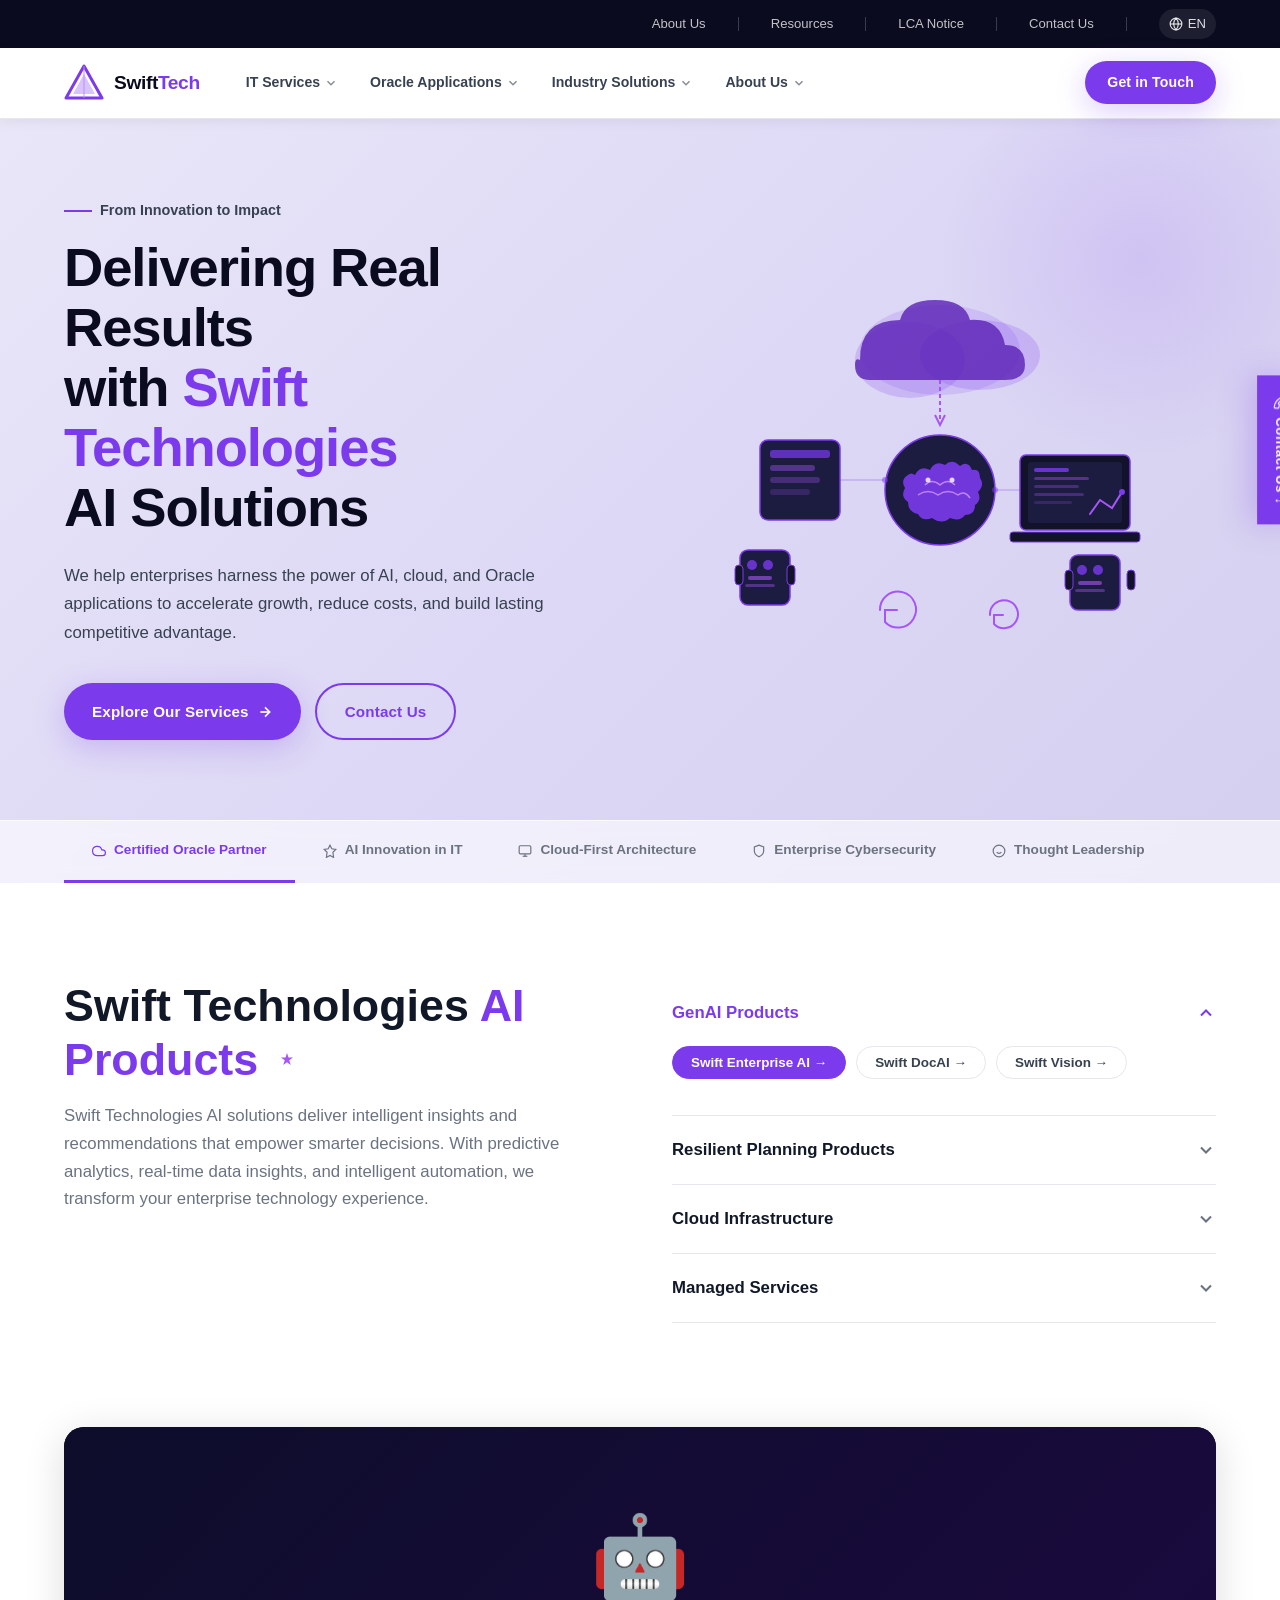
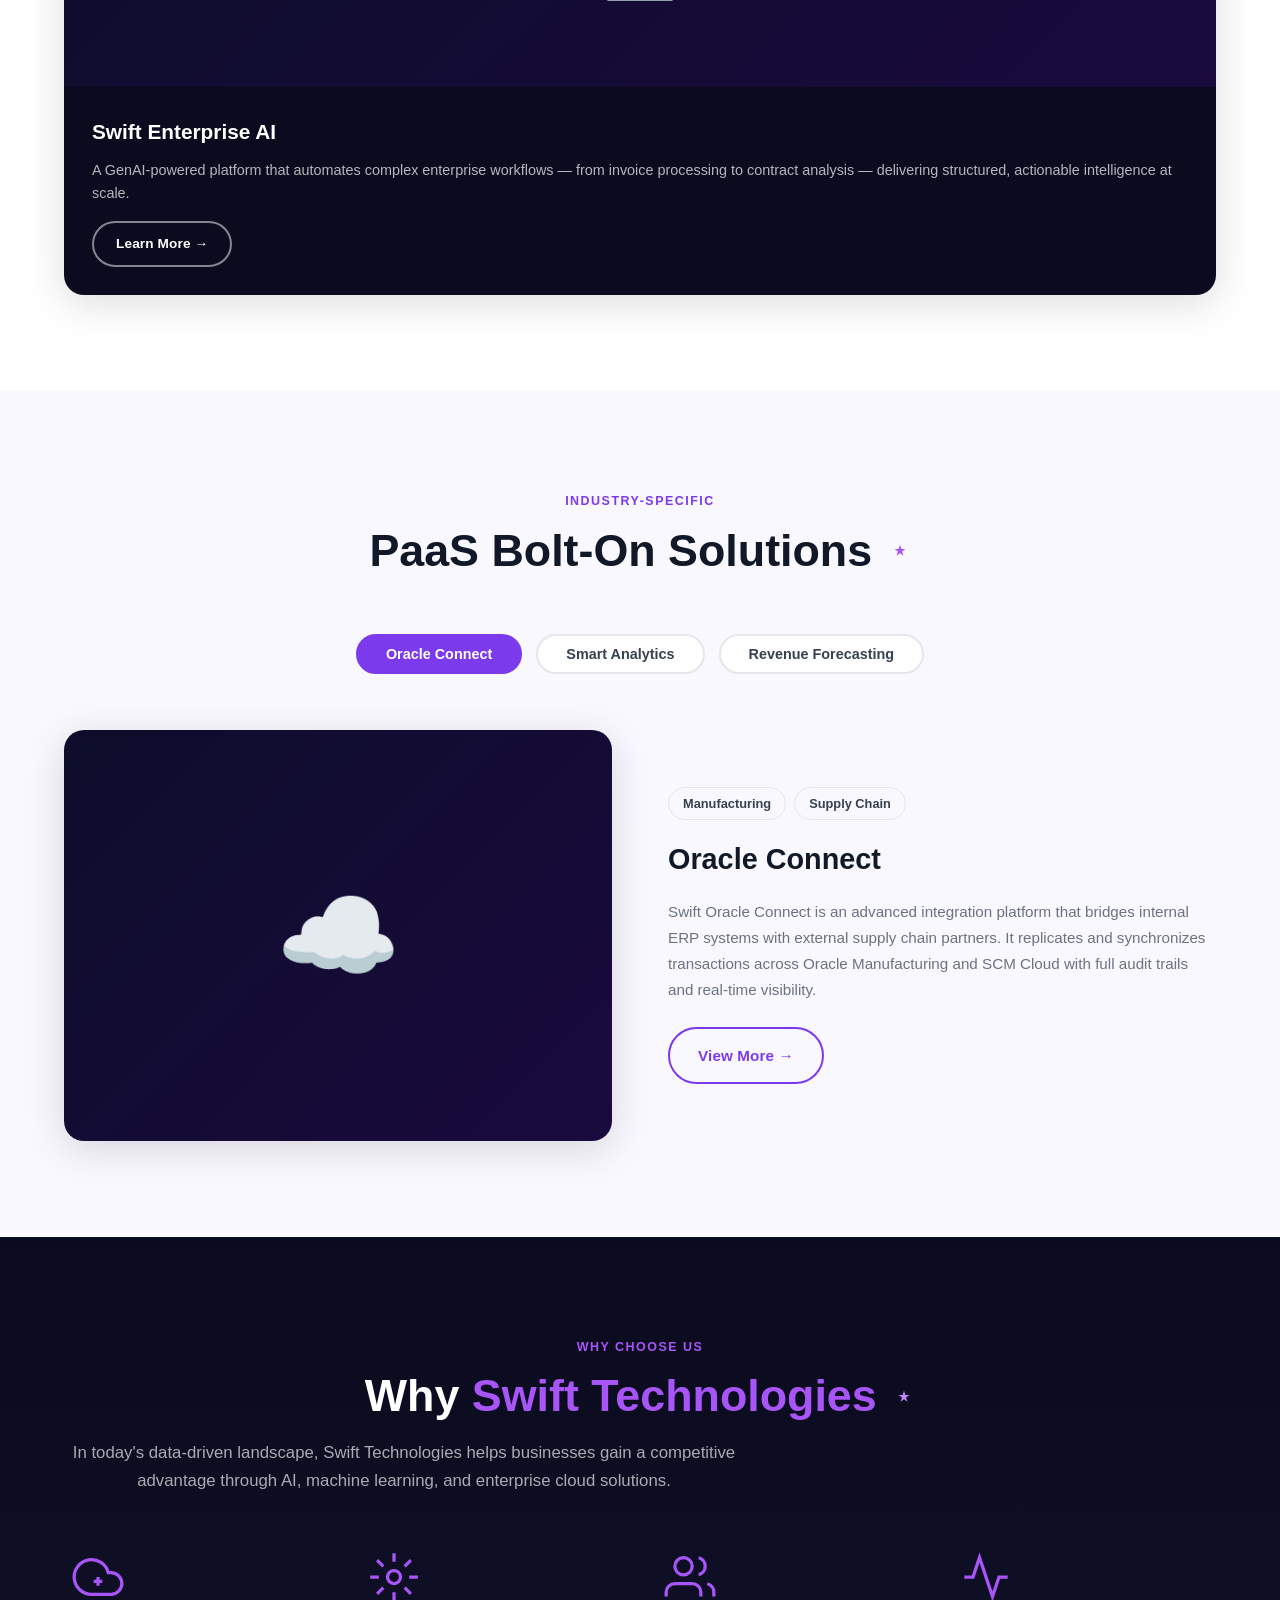
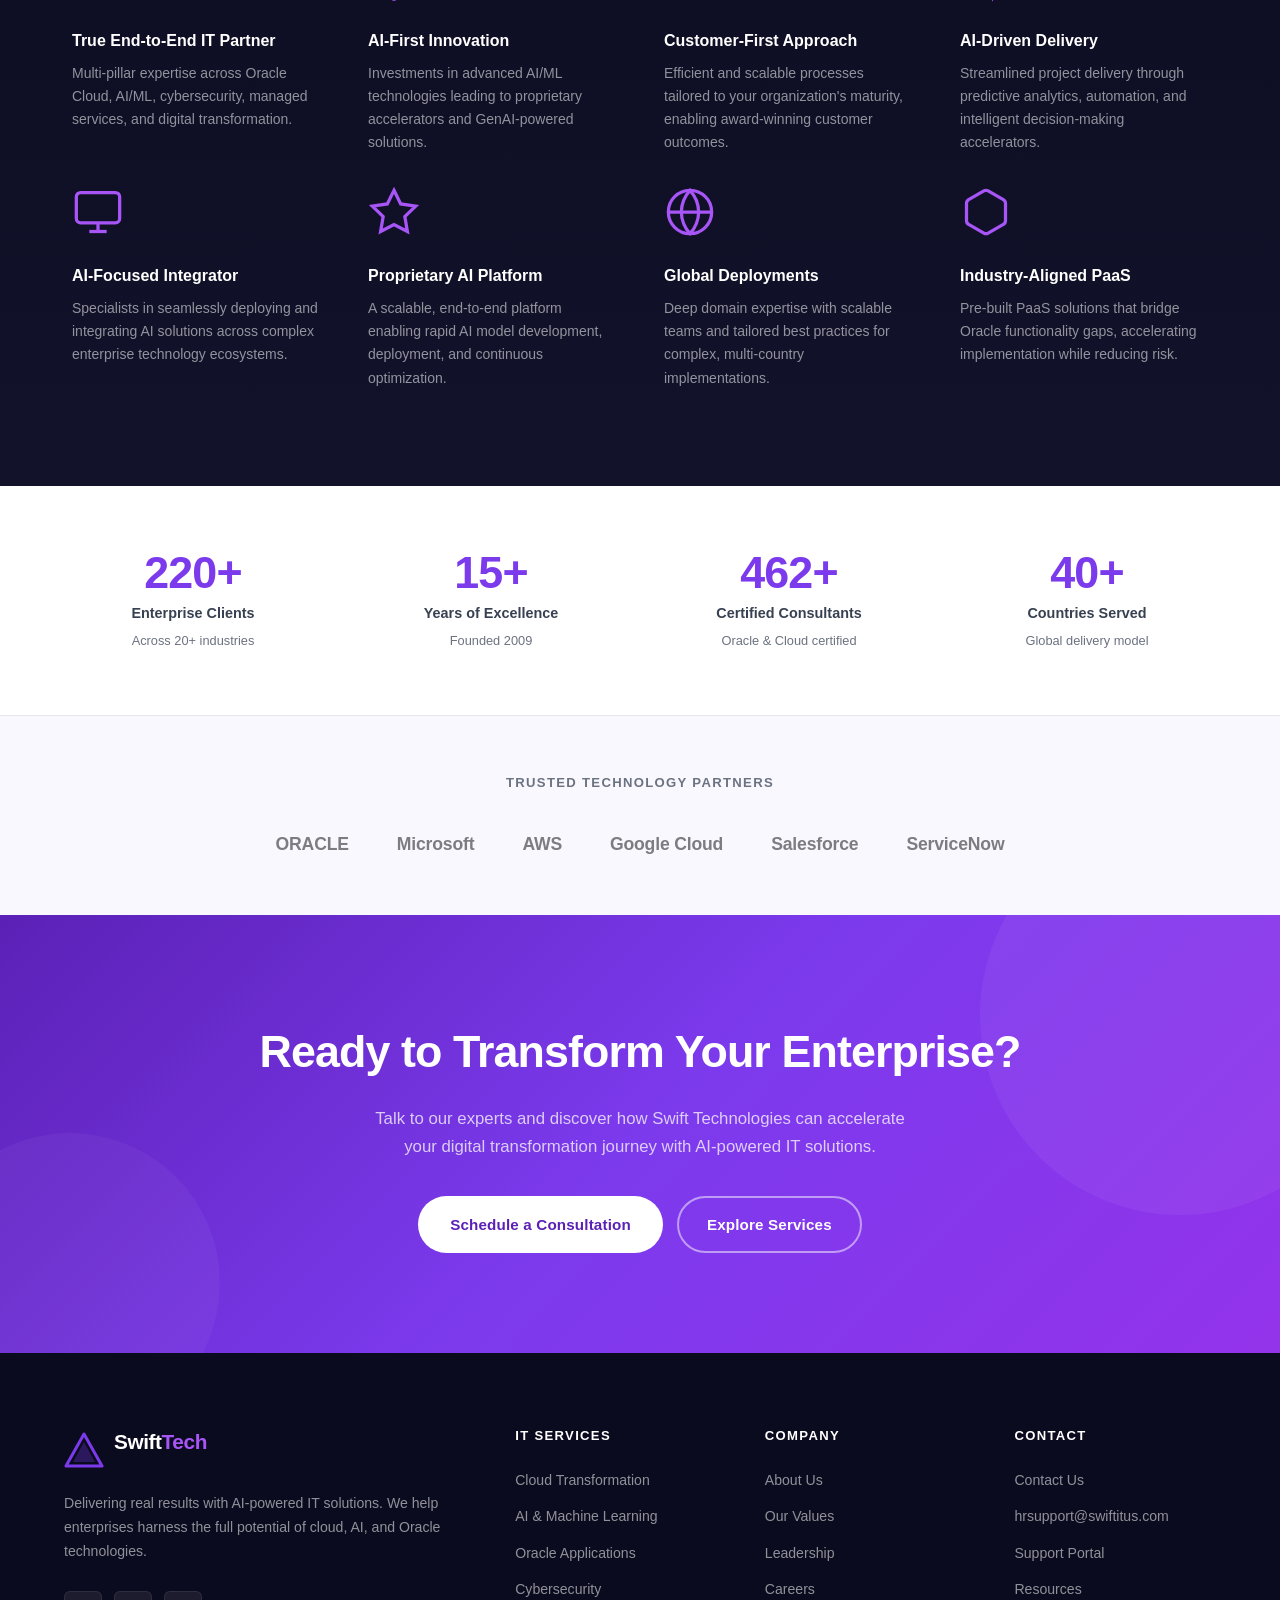
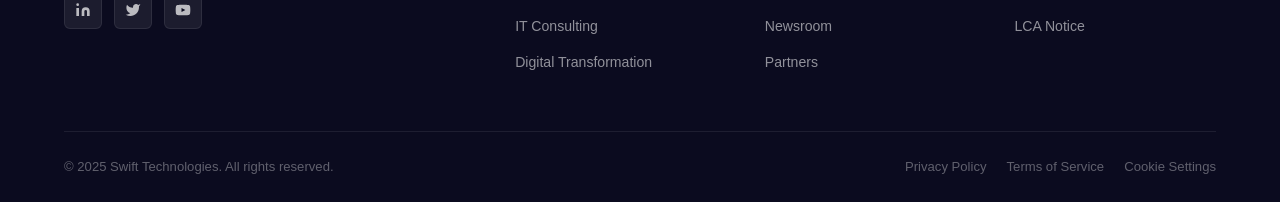
==== commit 98269a6a: "Add Oracle Applications nav dropdown + 9 individual service pages Co-Authored-By: Claude Sonnet 4.6 " ====
--- a/index.html
+++ b/index.html
@@ -58,16 +58,20 @@
             </div>
           </li>
           <li class="nav-item">
-            <a href="services.html#oracle" class="nav-link">
-              Oracle Solutions
+            <a href="oracle-erp.html" class="nav-link">
+              Oracle Applications
               <svg class="nav-arrow" viewBox="0 0 24 24" fill="none" stroke="currentColor" stroke-width="2.5"><polyline points="6 9 12 15 18 9"/></svg>
             </a>
-            <div class="dropdown">
-              <a href="services.html#oracle">Oracle Cloud ERP</a>
-              <a href="services.html#oracle">Oracle SCM</a>
-              <a href="services.html#oracle">Oracle HCM</a>
-              <a href="services.html#oracle">Oracle Analytics</a>
-              <a href="services.html#oracle">Oracle Integration</a>
+            <div class="dropdown" style="min-width:240px">
+              <a href="oracle-erp.html">Oracle ERP Cloud</a>
+              <a href="oracle-scm.html">Oracle SCM Cloud</a>
+              <a href="oracle-scp.html">Oracle SCP Cloud</a>
+              <a href="oracle-epm.html">Oracle EPM Cloud</a>
+              <a href="oracle-cx.html">Oracle CX Cloud</a>
+              <a href="oracle-plm.html">Oracle PLM Cloud</a>
+              <a href="oracle-logistics.html">Oracle Logistics Cloud</a>
+              <a href="oracle-hcm.html">Oracle HCM Cloud</a>
+              <a href="oracle-fdi.html">Oracle FDI Cloud</a>
             </div>
           </li>
           <li class="nav-item">
@@ -112,7 +116,7 @@
     <div class="mobile-nav">
       <a href="index.html" class="mobile-nav-link">Home</a>
       <a href="services.html" class="mobile-nav-link">IT Services</a>
-      <a href="services.html#oracle" class="mobile-nav-link">Oracle Solutions</a>
+      <a href="oracle-erp.html" class="mobile-nav-link">Oracle Applications</a>
       <a href="about.html" class="mobile-nav-link">About Us</a>
       <a href="contact.html" class="mobile-nav-link">Contact Us</a>
     </div>
--- a/css/style.css
+++ b/css/style.css
@@ -1,6 +1,303 @@
 /* ============================================================
    Swift Technologies — Main Stylesheet
    ============================================================ */
+
+/* ============================================================
+   ORACLE SERVICES — 3-COLUMN LAYOUT
+   ============================================================ */
+
+.oracle-section {
+  background: var(--white);
+}
+
+.oracle-intro {
+  padding: 64px 0 0;
+  text-align: center;
+}
+
+.oracle-layout {
+  display: grid;
+  grid-template-columns: 280px 1fr 300px;
+  border-top: 1px solid var(--border);
+  margin-top: 48px;
+}
+
+/* Left sidebar */
+.oracle-sidebar {
+  background: #f5f3ff;
+  border-right: 1px solid rgba(124,58,237,0.12);
+}
+
+.oracle-sidebar-item {
+  display: block;
+  padding: 18px 28px;
+  font-size: 0.94rem;
+  font-weight: 500;
+  color: var(--text-mid);
+  border-left: 3px solid transparent;
+  border-bottom: 1px solid rgba(124,58,237,0.08);
+  transition: all var(--transition);
+}
+
+.oracle-sidebar-item:hover {
+  background: rgba(124,58,237,0.08);
+  color: var(--purple);
+  border-left-color: var(--purple-light);
+}
+
+.oracle-sidebar-item.active {
+  background: rgba(124,58,237,0.12);
+  color: var(--text-dark);
+  font-weight: 700;
+  border-left-color: var(--purple);
+}
+
+/* Middle panel */
+.oracle-main {
+  padding: 56px 52px;
+  border-right: 1px solid var(--border);
+}
+
+.oracle-main-eyebrow {
+  font-size: 0.78rem;
+  font-weight: 700;
+  letter-spacing: 0.12em;
+  text-transform: uppercase;
+  color: var(--purple);
+  margin-bottom: 14px;
+}
+
+.oracle-main-title {
+  font-size: 2rem;
+  font-weight: 800;
+  color: var(--text-dark);
+  margin-bottom: 16px;
+  letter-spacing: -0.02em;
+  line-height: 1.2;
+}
+
+.oracle-main-desc {
+  font-size: 1rem;
+  color: var(--text-gray);
+  line-height: 1.75;
+  margin-bottom: 36px;
+  max-width: 400px;
+}
+
+/* Right features panel */
+.oracle-features-panel {
+  padding: 40px 40px;
+}
+
+.oracle-features-label {
+  font-size: 0.78rem;
+  font-weight: 700;
+  letter-spacing: 0.1em;
+  text-transform: uppercase;
+  color: var(--text-gray);
+  margin-bottom: 24px;
+}
+
+.oracle-feature-item {
+  display: flex;
+  align-items: center;
+  gap: 18px;
+  padding: 18px 0;
+  border-bottom: 1px solid var(--border);
+  cursor: pointer;
+  transition: all var(--transition);
+}
+
+.oracle-feature-item:last-child { border-bottom: none; }
+
+.oracle-feature-item:hover .oracle-feature-name { color: var(--purple); }
+
+.oracle-feature-icon {
+  width: 52px;
+  height: 52px;
+  border-radius: var(--radius-md);
+  background: linear-gradient(135deg, var(--purple-dark), var(--purple-light));
+  display: flex;
+  align-items: center;
+  justify-content: center;
+  font-size: 1.3rem;
+  flex-shrink: 0;
+  box-shadow: 0 4px 12px rgba(124,58,237,0.25);
+}
+
+.oracle-feature-name {
+  font-size: 1rem;
+  font-weight: 600;
+  color: var(--text-dark);
+  transition: color var(--transition);
+}
+
+.oracle-feature-sub {
+  font-size: 0.8rem;
+  color: var(--text-gray);
+  margin-top: 2px;
+}
+
+/* Oracle capabilities section */
+.oracle-capabilities {
+  padding: 80px 0;
+  background: var(--off-white);
+}
+
+.capabilities-grid {
+  display: grid;
+  grid-template-columns: repeat(3, 1fr);
+  gap: 24px;
+  margin-top: 48px;
+}
+
+.capability-card {
+  background: var(--white);
+  border-radius: var(--radius-lg);
+  padding: 32px 24px;
+  border: 1.5px solid var(--border);
+  transition: all var(--transition);
+}
+
+.capability-card:hover {
+  border-color: rgba(124,58,237,0.3);
+  box-shadow: var(--shadow-md);
+  transform: translateY(-3px);
+}
+
+.capability-icon {
+  font-size: 1.8rem;
+  margin-bottom: 18px;
+}
+
+.capability-title {
+  font-size: 1rem;
+  font-weight: 700;
+  color: var(--text-dark);
+  margin-bottom: 10px;
+}
+
+.capability-desc {
+  font-size: 0.875rem;
+  color: var(--text-gray);
+  line-height: 1.65;
+}
+
+/* Benefits strip */
+.benefits-strip {
+  padding: 64px 0;
+  background: var(--white);
+  border-top: 1px solid var(--border);
+  border-bottom: 1px solid var(--border);
+}
+
+.benefits-grid {
+  display: grid;
+  grid-template-columns: repeat(4, 1fr);
+  gap: 32px;
+  text-align: center;
+}
+
+.benefit-num {
+  font-size: 2.4rem;
+  font-weight: 900;
+  color: var(--purple);
+  line-height: 1;
+  margin-bottom: 8px;
+}
+
+.benefit-label {
+  font-size: 0.9rem;
+  font-weight: 600;
+  color: var(--text-dark);
+}
+
+.benefit-desc {
+  font-size: 0.8rem;
+  color: var(--text-gray);
+  margin-top: 4px;
+}
+
+/* Oracle implementation approach */
+.approach-section {
+  padding: 80px 0;
+  background: var(--white);
+}
+
+.approach-steps {
+  display: grid;
+  grid-template-columns: repeat(5, 1fr);
+  gap: 0;
+  margin-top: 56px;
+  position: relative;
+}
+
+.approach-steps::before {
+  content: '';
+  position: absolute;
+  top: 32px;
+  left: 10%;
+  right: 10%;
+  height: 2px;
+  background: linear-gradient(90deg, var(--purple), var(--purple-light));
+  z-index: 0;
+}
+
+.approach-step {
+  text-align: center;
+  position: relative;
+  z-index: 1;
+  padding: 0 12px;
+}
+
+.step-number {
+  width: 64px;
+  height: 64px;
+  border-radius: 50%;
+  background: var(--purple);
+  color: var(--white);
+  font-size: 1.2rem;
+  font-weight: 800;
+  display: flex;
+  align-items: center;
+  justify-content: center;
+  margin: 0 auto 16px;
+  box-shadow: var(--shadow-purple);
+}
+
+.step-title {
+  font-size: 0.9rem;
+  font-weight: 700;
+  color: var(--text-dark);
+  margin-bottom: 8px;
+}
+
+.step-desc {
+  font-size: 0.8rem;
+  color: var(--text-gray);
+  line-height: 1.5;
+}
+
+/* Oracle-specific responsive */
+@media (max-width: 1100px) {
+  .oracle-layout { grid-template-columns: 240px 1fr; }
+  .oracle-features-panel { display: none; }
+}
+
+@media (max-width: 768px) {
+  .oracle-layout { grid-template-columns: 1fr; }
+  .oracle-sidebar { display: none; }
+  .oracle-main { padding: 40px 24px; border-right: none; }
+  .capabilities-grid { grid-template-columns: 1fr; }
+  .benefits-grid { grid-template-columns: repeat(2, 1fr); }
+  .approach-steps { grid-template-columns: 1fr 1fr; gap: 32px; }
+  .approach-steps::before { display: none; }
+}
+
+@media (max-width: 480px) {
+  .benefits-grid { grid-template-columns: 1fr; }
+  .approach-steps { grid-template-columns: 1fr; }
+}
 
 @import url('https://fonts.googleapis.com/css2?family=Inter:wght@300;400;500;600;700;800;900&display=swap');
 
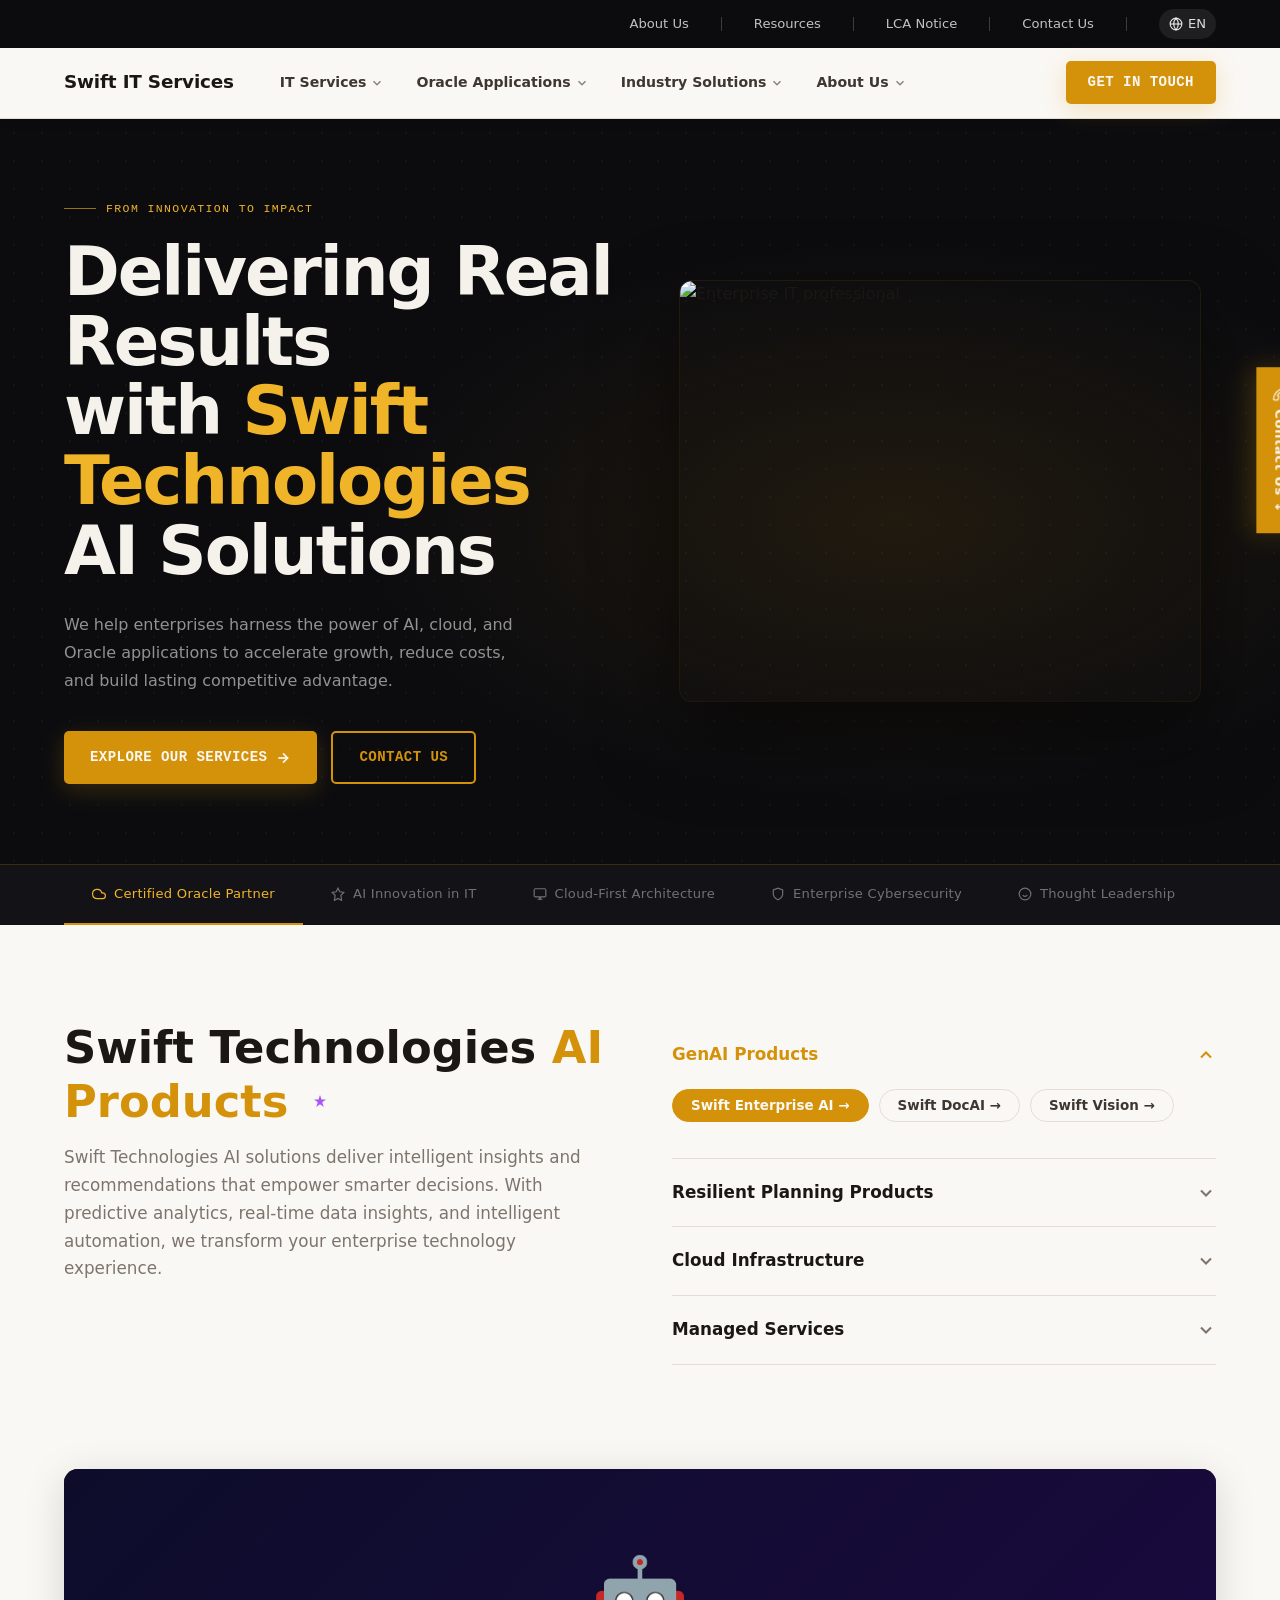
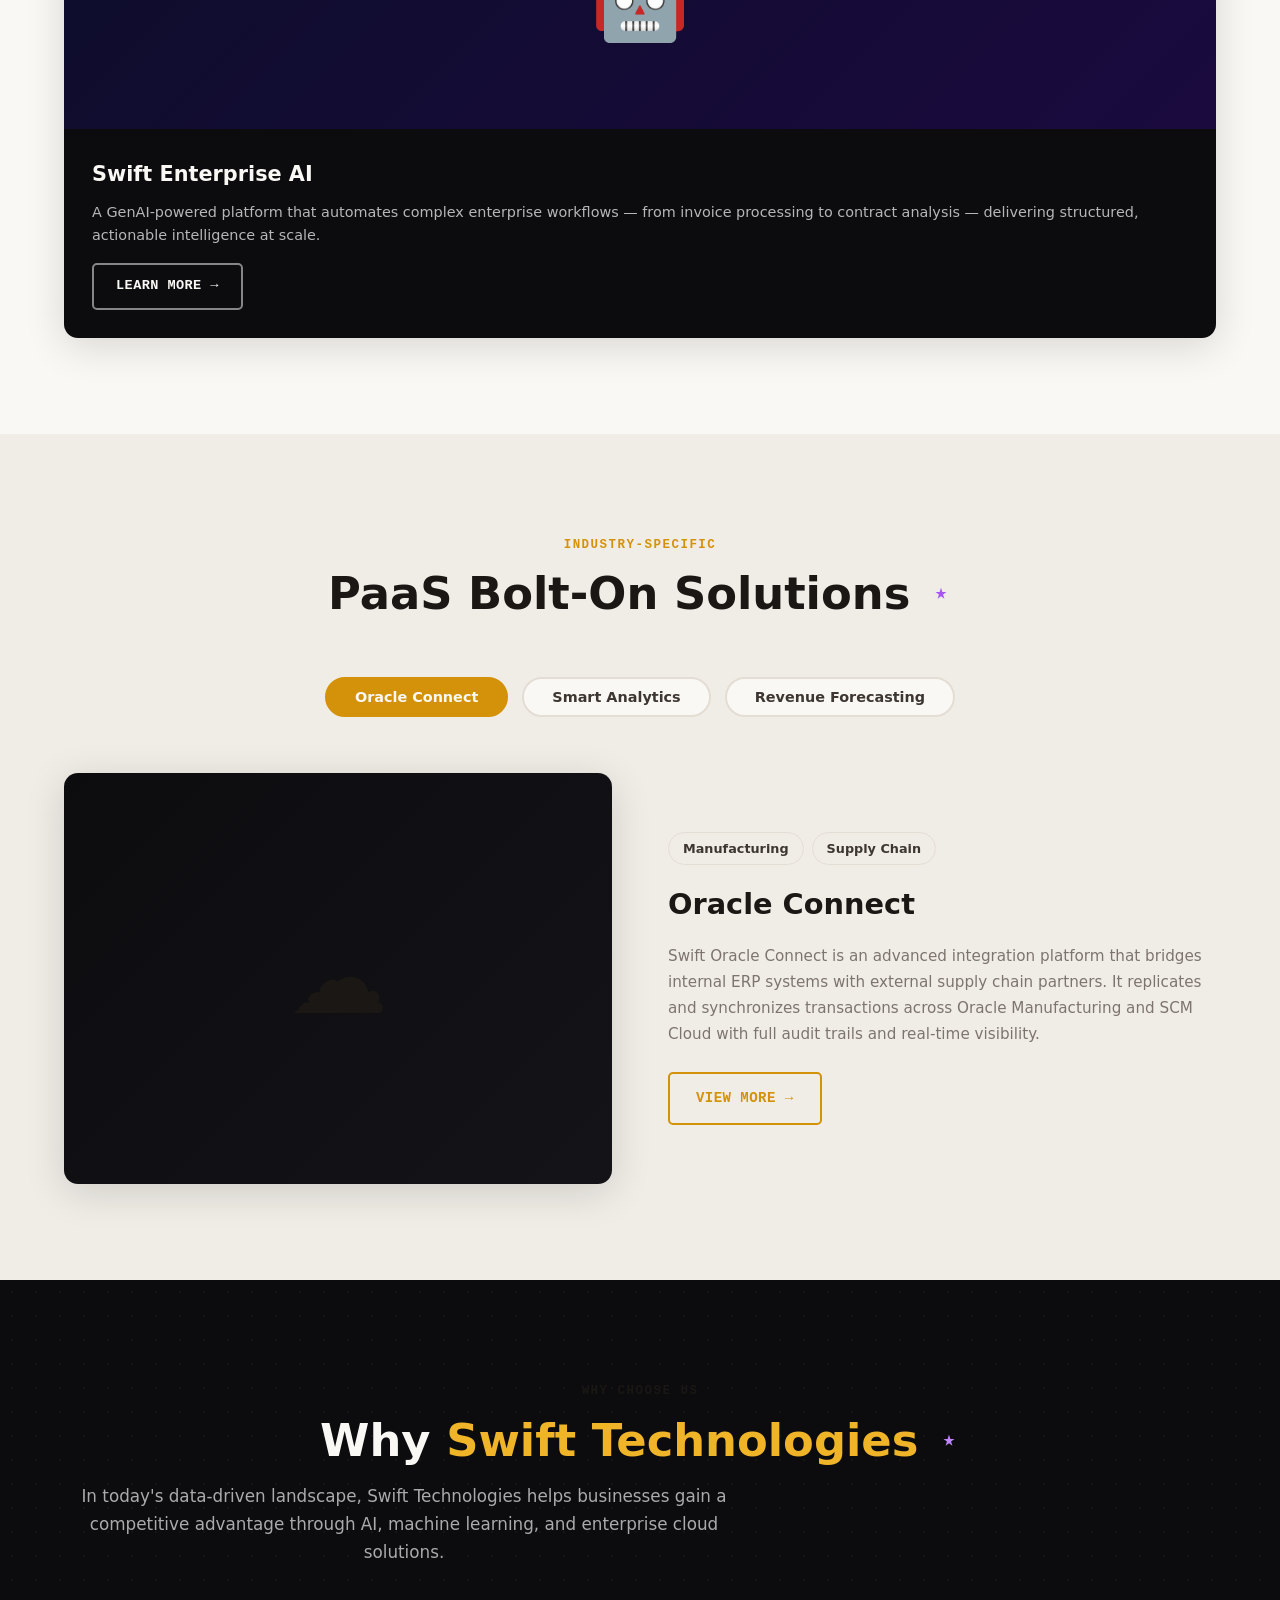
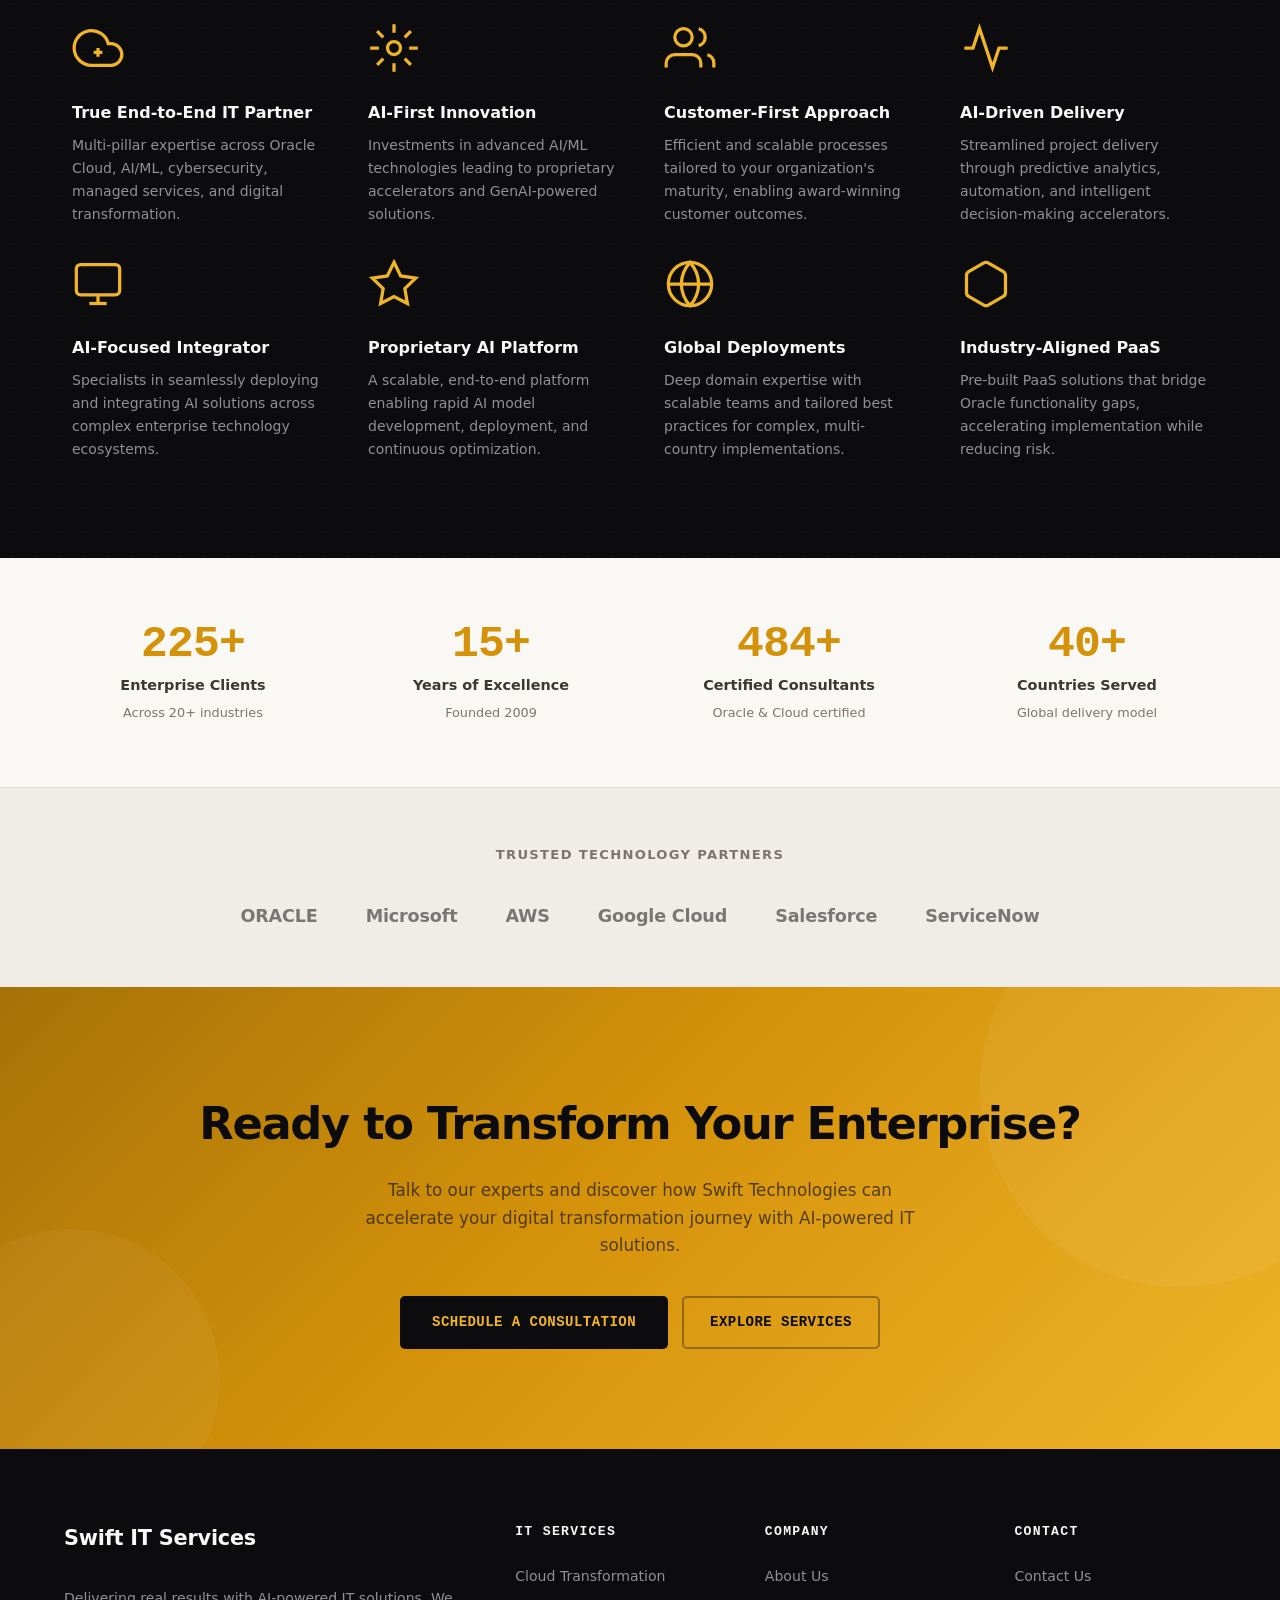
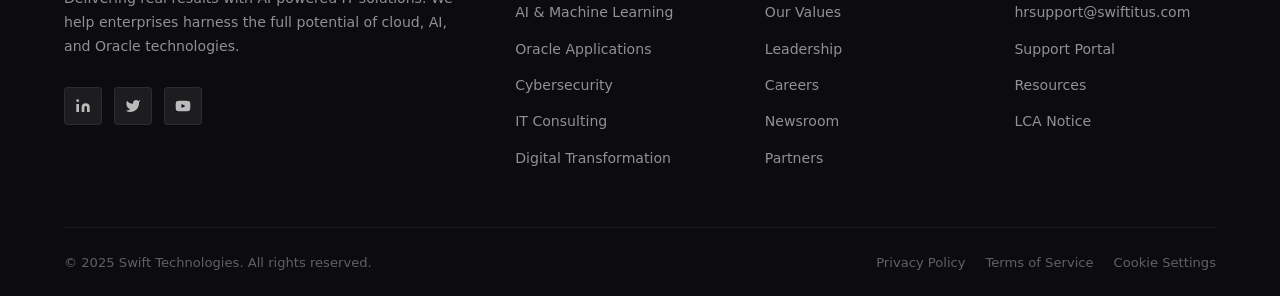
==== commit ddc3f16e: "Design overhaul: Syne/DM Sans fonts, amber palette, dark hero, real hero image Co-Authored-By: Claud" ====
--- a/index.html
+++ b/index.html
@@ -35,12 +35,7 @@
       <div class="navbar-inner">
 
         <a href="index.html" class="navbar-logo">
-          <svg class="logo-mark" viewBox="0 0 40 40" fill="none" xmlns="http://www.w3.org/2000/svg">
-            <polygon points="20,3 38,35 2,35" fill="none" stroke="#7c3aed" stroke-width="3" stroke-linejoin="round"/>
-            <polygon points="20,11 31,31 9,31" fill="#7c3aed" opacity="0.3"/>
-            <line x1="20" y1="3" x2="20" y2="35" stroke="#c084fc" stroke-width="1.5" opacity="0.6"/>
-          </svg>
-          <span class="logo-text">Swift<span>Tech</span></span>
+          <span class="logo-text">Swift IT Services</span>
         </a>
 
         <ul class="navbar-nav">
@@ -146,7 +141,8 @@
           </div>
         </div>
         <div class="hero-visual">
-          <svg class="hero-illustration" viewBox="0 0 520 420" fill="none" xmlns="http://www.w3.org/2000/svg">
+          <img src="https://images.unsplash.com/photo-1486312338219-ce68d2c6f44d?w=700&q=80&auto=format&fit=crop" alt="Enterprise IT professional" class="hero-illustration" style="border-radius:12px;object-fit:cover;height:420px;width:100%;box-shadow:0 32px 80px rgba(0,0,0,0.5),0 0 0 1px rgba(212,146,10,0.12);">
+          <svg style="display:none" viewBox="0 0 520 420" fill="none" xmlns="http://www.w3.org/2000/svg">
             <!-- Cloud -->
             <ellipse cx="260" cy="90" rx="80" ry="45" fill="#7c3aed" opacity="0.15"/>
             <ellipse cx="230" cy="100" rx="55" ry="38" fill="#7c3aed" opacity="0.2"/>
@@ -569,8 +565,7 @@
       <div class="footer-grid">
         <div class="footer-brand">
           <a href="index.html" class="navbar-logo" style="margin-bottom:16px;display:inline-flex">
-            <svg class="logo-mark" viewBox="0 0 40 40" fill="none"><polygon points="20,3 38,35 2,35" fill="none" stroke="#7c3aed" stroke-width="3" stroke-linejoin="round"/><polygon points="20,11 31,31 9,31" fill="#7c3aed" opacity="0.3"/></svg>
-            <span class="logo-text" style="color:white">Swift<span>Tech</span></span>
+            <span class="logo-text">Swift IT Services</span>
           </a>
           <p class="footer-desc">
             Delivering real results with AI-powered IT solutions. We help enterprises harness
--- a/css/style.css
+++ b/css/style.css
@@ -24,8 +24,8 @@
 
 /* Left sidebar */
 .oracle-sidebar {
-  background: #f5f3ff;
-  border-right: 1px solid rgba(124,58,237,0.12);
+  background: var(--off-white);
+  border-right: 1px solid rgba(212,146,10,0.15);
 }
 
 .oracle-sidebar-item {
@@ -35,21 +35,21 @@
   font-weight: 500;
   color: var(--text-mid);
   border-left: 3px solid transparent;
-  border-bottom: 1px solid rgba(124,58,237,0.08);
+  border-bottom: 1px solid rgba(212,146,10,0.08);
   transition: all var(--transition);
 }
 
 .oracle-sidebar-item:hover {
-  background: rgba(124,58,237,0.08);
-  color: var(--purple);
-  border-left-color: var(--purple-light);
+  background: rgba(212,146,10,0.08);
+  color: var(--amber);
+  border-left-color: var(--amber-light);
 }
 
 .oracle-sidebar-item.active {
-  background: rgba(124,58,237,0.12);
+  background: rgba(212,146,10,0.12);
   color: var(--text-dark);
   font-weight: 700;
-  border-left-color: var(--purple);
+  border-left-color: var(--amber);
 }
 
 /* Middle panel */
@@ -63,7 +63,7 @@
   font-weight: 700;
   letter-spacing: 0.12em;
   text-transform: uppercase;
-  color: var(--purple);
+  color: var(--amber);
   margin-bottom: 14px;
 }
 
@@ -110,19 +110,19 @@
 
 .oracle-feature-item:last-child { border-bottom: none; }
 
-.oracle-feature-item:hover .oracle-feature-name { color: var(--purple); }
+.oracle-feature-item:hover .oracle-feature-name { color: var(--amber); }
 
 .oracle-feature-icon {
   width: 52px;
   height: 52px;
   border-radius: var(--radius-md);
-  background: linear-gradient(135deg, var(--purple-dark), var(--purple-light));
+  background: linear-gradient(135deg, var(--amber-dark), var(--amber-light));
   display: flex;
   align-items: center;
   justify-content: center;
   font-size: 1.3rem;
   flex-shrink: 0;
-  box-shadow: 0 4px 12px rgba(124,58,237,0.25);
+  box-shadow: 0 4px 12px rgba(212,146,10,0.25);
 }
 
 .oracle-feature-name {
@@ -160,7 +160,7 @@
 }
 
 .capability-card:hover {
-  border-color: rgba(124,58,237,0.3);
+  border-color: rgba(212,146,10,0.3);
   box-shadow: var(--shadow-md);
   transform: translateY(-3px);
 }
@@ -201,7 +201,7 @@
 .benefit-num {
   font-size: 2.4rem;
   font-weight: 900;
-  color: var(--purple);
+  color: var(--amber);
   line-height: 1;
   margin-bottom: 8px;
 }
@@ -239,7 +239,7 @@
   left: 10%;
   right: 10%;
   height: 2px;
-  background: linear-gradient(90deg, var(--purple), var(--purple-light));
+  background: linear-gradient(90deg, var(--amber), var(--amber-light));
   z-index: 0;
 }
 
@@ -254,15 +254,15 @@
   width: 64px;
   height: 64px;
   border-radius: 50%;
-  background: var(--purple);
-  color: var(--white);
-  font-size: 1.2rem;
-  font-weight: 800;
+  background: var(--amber);
+  color: #0C0C0F;
+  font-size: 1.1rem;
+  font-weight: 700;
   display: flex;
   align-items: center;
   justify-content: center;
   margin: 0 auto 16px;
-  box-shadow: var(--shadow-purple);
+  box-shadow: var(--shadow-amber);
 }
 
 .step-title {
@@ -299,48 +299,59 @@
   .approach-steps { grid-template-columns: 1fr; }
 }
 
-@import url('https://fonts.googleapis.com/css2?family=Inter:wght@300;400;500;600;700;800;900&display=swap');
+@import url('https://fonts.googleapis.com/css2?family=Syne:wght@400;500;600;700;800&family=DM+Sans:ital,opsz,wght@0,9..40,300;0,9..40,400;0,9..40,500;0,9..40,600;0,9..40,700;1,9..40,400&family=DM+Mono:wght@400;500&display=swap');
 
 /* ── Reset & Base ── */
 *, *::before, *::after { box-sizing: border-box; margin: 0; padding: 0; }
 
 :root {
-  --purple:        #7c3aed;
-  --purple-light:  #a855f7;
-  --purple-dark:   #5b21b6;
-  --purple-glow:   rgba(124, 58, 237, 0.15);
-  --navy:          #0b0b1f;
-  --navy-mid:      #12122b;
-  --navy-light:    #1c1c40;
-  --hero-bg:       #e9e6f8;
-  --hero-bg2:      #ddd8f5;
-  --white:         #ffffff;
-  --off-white:     #f9f8ff;
-  --text-dark:     #111827;
-  --text-mid:      #374151;
-  --text-gray:     #6b7280;
-  --text-light:    #9ca3af;
-  --border:        #e5e7eb;
-  --border-dark:   rgba(255,255,255,0.08);
-  --radius-sm:     6px;
-  --radius-md:     12px;
-  --radius-lg:     20px;
-  --radius-xl:     32px;
+  --amber:         #D4920A;
+  --amber-light:   #F0B429;
+  --amber-dark:    #A67208;
+  --amber-glow:    rgba(212, 146, 10, 0.12);
+  --bg-dark:       #0C0C0F;
+  --bg-mid:        #141418;
+  --bg-surface:    #1E1E24;
+  --hero-bg:       #0C0C0F;
+  --hero-bg2:      #141418;
+  --white:         #FAF8F4;
+  --off-white:     #F0EDE7;
+  --text-dark:     #1A1714;
+  --text-mid:      #3D3631;
+  --text-gray:     #7D756D;
+  --text-light:    #A09890;
+  --border:        #E4DDD4;
+  --border-dark:   rgba(255,255,255,0.07);
+  --radius-sm:     4px;
+  --radius-md:     8px;
+  --radius-lg:     14px;
+  --radius-xl:     22px;
   --shadow-sm:     0 1px 3px rgba(0,0,0,0.08);
   --shadow-md:     0 4px 16px rgba(0,0,0,0.10);
   --shadow-lg:     0 8px 40px rgba(0,0,0,0.14);
-  --shadow-purple: 0 8px 30px rgba(124,58,237,0.25);
+  --shadow-amber:  0 6px 24px rgba(212,146,10,0.22);
   --transition:    0.25s ease;
 }
 
 html { scroll-behavior: smooth; }
 
 body {
-  font-family: 'Inter', -apple-system, BlinkMacSystemFont, 'Segoe UI', sans-serif;
+  font-family: 'DM Sans', system-ui, sans-serif;
   color: var(--text-dark);
   line-height: 1.65;
   background: var(--white);
   overflow-x: hidden;
+}
+
+h1, h2, h3, h4 {
+  font-family: 'Syne', system-ui, sans-serif;
+}
+
+.section-label, .stat-number, .benefit-num, .step-number, .value-number,
+.oracle-main-eyebrow, .oracle-features-label, .detail-label, .page-hero-eyebrow,
+.hero-eyebrow, .footer-col-title {
+  font-family: 'DM Mono', monospace;
+  letter-spacing: 0.08em;
 }
 
 a { text-decoration: none; color: inherit; }
@@ -355,34 +366,36 @@
   padding: 0 24px;
 }
 
-.purple { color: var(--purple); }
-.purple-light { color: var(--purple-light); }
+.purple { color: var(--amber); }
+.purple-light { color: var(--amber-light); }
 
 .btn {
   display: inline-flex;
   align-items: center;
   gap: 8px;
-  padding: 14px 28px;
-  border-radius: 50px;
-  font-size: 0.95rem;
+  padding: 13px 26px;
+  border-radius: 5px;
+  font-size: 0.88rem;
   font-weight: 600;
   transition: all var(--transition);
-  letter-spacing: 0.01em;
+  letter-spacing: 0.03em;
+  text-transform: uppercase;
+  font-family: 'DM Mono', monospace;
 }
 
 .btn-primary {
-  background: var(--purple);
+  background: var(--amber);
   color: var(--white);
-  box-shadow: var(--shadow-purple);
-}
-.btn-primary:hover { background: var(--purple-dark); transform: translateY(-1px); box-shadow: 0 12px 36px rgba(124,58,237,0.35); }
+  box-shadow: var(--shadow-amber);
+}
+.btn-primary:hover { background: var(--amber-dark); transform: translateY(-1px); box-shadow: 0 12px 36px rgba(212,146,10,0.35); }
 
 .btn-outline {
-  border: 2px solid var(--purple);
-  color: var(--purple);
+  border: 2px solid var(--amber);
+  color: var(--amber);
   background: transparent;
 }
-.btn-outline:hover { background: var(--purple); color: var(--white); }
+.btn-outline:hover { background: var(--amber); color: var(--white); }
 
 .btn-outline-white {
   border: 2px solid rgba(255,255,255,0.5);
@@ -397,7 +410,7 @@
   font-weight: 700;
   letter-spacing: 0.12em;
   text-transform: uppercase;
-  color: var(--purple);
+  color: var(--amber);
   margin-bottom: 12px;
 }
 
@@ -423,7 +436,7 @@
    TOP BAR
    ============================================================ */
 .topbar {
-  background: var(--navy);
+  background: var(--bg-dark);
   padding: 9px 0;
   font-size: 0.82rem;
   color: rgba(255,255,255,0.75);
@@ -490,13 +503,12 @@
 }
 
 .logo-text {
-  font-size: 1.2rem;
-  font-weight: 800;
-  color: var(--navy);
-  letter-spacing: -0.02em;
-}
-
-.logo-text span { color: var(--purple); }
+  font-size: 1.15rem;
+  font-weight: 700;
+  color: var(--text-dark);
+  letter-spacing: -0.01em;
+  font-family: 'Syne', system-ui, sans-serif;
+}
 
 /* Nav links */
 .navbar-nav {
@@ -524,8 +536,8 @@
 }
 
 .nav-link:hover, .nav-link.active {
-  color: var(--purple);
-  background: var(--purple-glow);
+  color: var(--amber);
+  background: var(--amber-glow);
 }
 
 .nav-arrow {
@@ -572,12 +584,12 @@
   transition: all var(--transition);
 }
 
-.dropdown a:hover { background: var(--purple-glow); color: var(--purple); }
+.dropdown a:hover { background: var(--amber-glow); color: var(--amber); }
 
 .dropdown a .drop-icon {
   width: 16px;
   height: 16px;
-  color: var(--purple);
+  color: var(--amber);
   opacity: 0.7;
 }
 
@@ -631,13 +643,17 @@
 }
 
 .mobile-nav-link:last-child { border-bottom: none; }
-.mobile-nav-link:hover { color: var(--purple); }
+.mobile-nav-link:hover { color: var(--amber); }
 
 /* ============================================================
    HERO — HOMEPAGE
    ============================================================ */
 .hero {
-  background: linear-gradient(135deg, var(--hero-bg) 0%, var(--hero-bg2) 50%, #d4cfee 100%);
+  background-color: var(--hero-bg);
+  background-image:
+    radial-gradient(ellipse 60% 50% at 70% 50%, rgba(212,146,10,0.10) 0%, transparent 70%),
+    radial-gradient(circle, rgba(255,255,255,0.035) 1px, transparent 1px);
+  background-size: auto, 28px 28px;
   padding: 80px 0 0;
   overflow: hidden;
   position: relative;
@@ -647,9 +663,9 @@
 .hero::before {
   content: '';
   position: absolute;
-  top: -60px; right: -60px;
-  width: 400px; height: 400px;
-  background: radial-gradient(circle, rgba(124,58,237,0.12) 0%, transparent 70%);
+  bottom: 0; left: 0; right: 0;
+  height: 1px;
+  background: linear-gradient(90deg, transparent, rgba(212,146,10,0.3), transparent);
   pointer-events: none;
 }
 
@@ -662,40 +678,44 @@
 }
 
 .hero-eyebrow {
-  font-size: 0.9rem;
-  font-weight: 600;
-  color: var(--text-mid);
-  margin-bottom: 16px;
-  display: flex;
-  align-items: center;
-  gap: 8px;
+  font-size: 0.72rem;
+  font-weight: 500;
+  color: var(--amber-light);
+  margin-bottom: 20px;
+  display: flex;
+  align-items: center;
+  gap: 10px;
+  letter-spacing: 0.12em;
+  text-transform: uppercase;
 }
 
 .hero-eyebrow::before {
   content: '';
   display: block;
-  width: 28px;
-  height: 2px;
-  background: var(--purple);
+  width: 32px;
+  height: 1px;
+  background: var(--amber-light);
+  opacity: 0.6;
 }
 
 .hero-title {
-  font-size: clamp(2.2rem, 4.5vw, 3.4rem);
-  font-weight: 900;
-  line-height: 1.1;
-  color: var(--navy);
-  letter-spacing: -0.02em;
+  font-size: clamp(2.6rem, 5.5vw, 4.2rem);
+  font-weight: 800;
+  line-height: 1.04;
+  color: #F5F2EC;
+  letter-spacing: -0.03em;
   margin-bottom: 24px;
 }
 
-.hero-title span { color: var(--purple); }
+.hero-title span { color: var(--amber-light); }
 
 .hero-desc {
-  font-size: 1.05rem;
-  color: var(--text-mid);
+  font-size: 1rem;
+  color: rgba(245,242,236,0.58);
   margin-bottom: 36px;
-  max-width: 480px;
-  line-height: 1.7;
+  max-width: 460px;
+  line-height: 1.75;
+  font-weight: 300;
 }
 
 .hero-actions { display: flex; gap: 14px; flex-wrap: wrap; }
@@ -713,9 +733,9 @@
 
 /* Hero tabs bar */
 .hero-tabs {
-  background: rgba(255,255,255,0.6);
-  backdrop-filter: blur(10px);
-  border-top: 1px solid rgba(255,255,255,0.7);
+  background: rgba(20,20,24,0.96);
+  backdrop-filter: blur(12px);
+  border-top: 1px solid rgba(212,146,10,0.2);
   padding: 0;
 }
 
@@ -732,24 +752,25 @@
   align-items: center;
   gap: 8px;
   padding: 18px 28px;
-  font-size: 0.85rem;
-  font-weight: 600;
-  color: var(--text-gray);
-  border-bottom: 3px solid transparent;
+  font-size: 0.82rem;
+  font-weight: 500;
+  color: rgba(245,242,236,0.42);
+  border-bottom: 2px solid transparent;
   transition: all var(--transition);
   white-space: nowrap;
   cursor: pointer;
   flex-shrink: 0;
-}
-
-.hero-tab:hover { color: var(--purple); border-bottom-color: var(--purple-light); }
-.hero-tab.active { color: var(--purple); border-bottom-color: var(--purple); }
+  letter-spacing: 0.02em;
+}
+
+.hero-tab:hover { color: rgba(245,242,236,0.75); border-bottom-color: rgba(212,146,10,0.4); }
+.hero-tab.active { color: var(--amber-light); border-bottom-color: var(--amber); }
 
 /* ============================================================
    PAGE HERO (Inner pages)
    ============================================================ */
 .page-hero {
-  background: linear-gradient(135deg, var(--navy) 0%, var(--navy-mid) 60%, #1a0a3e 100%);
+  background: linear-gradient(135deg, var(--bg-dark) 0%, var(--bg-mid) 60%, var(--bg-mid) 100%);
   padding: 80px 0 80px;
   text-align: center;
   position: relative;
@@ -762,7 +783,7 @@
   top: 50%; left: 50%;
   transform: translate(-50%, -50%);
   width: 600px; height: 600px;
-  background: radial-gradient(circle, rgba(124,58,237,0.2) 0%, transparent 65%);
+  background: radial-gradient(circle, rgba(212,146,10,0.2) 0%, transparent 65%);
   pointer-events: none;
 }
 
@@ -774,7 +795,7 @@
   font-weight: 700;
   letter-spacing: 0.14em;
   text-transform: uppercase;
-  color: var(--purple-light);
+  color: var(--amber-light);
   margin-bottom: 16px;
 }
 
@@ -786,7 +807,7 @@
   letter-spacing: -0.02em;
 }
 
-.page-hero-title span { color: var(--purple-light); }
+.page-hero-title span { color: var(--amber-light); }
 
 .page-hero-desc {
   font-size: 1.1rem;
@@ -809,7 +830,7 @@
 
 .breadcrumb a { color: rgba(255,255,255,0.6); }
 .breadcrumb a:hover { color: var(--white); }
-.breadcrumb span { color: var(--purple-light); }
+.breadcrumb span { color: var(--amber-light); }
 
 /* ============================================================
    SERVICES SECTION (Homepage)
@@ -853,7 +874,7 @@
   transition: color var(--transition);
 }
 
-.tab-header:hover .tab-title, .tab-header.open .tab-title { color: var(--purple); }
+.tab-header:hover .tab-title, .tab-header.open .tab-title { color: var(--amber); }
 
 .tab-chevron {
   width: 20px;
@@ -863,7 +884,7 @@
   flex-shrink: 0;
 }
 
-.tab-header.open .tab-chevron { transform: rotate(180deg); color: var(--purple); }
+.tab-header.open .tab-chevron { transform: rotate(180deg); color: var(--amber); }
 
 .tab-body {
   display: none;
@@ -894,8 +915,8 @@
   background: var(--white);
 }
 
-.tab-pill:hover { border-color: var(--purple); color: var(--purple); }
-.tab-pill.active { background: var(--purple); color: var(--white); border-color: var(--purple); }
+.tab-pill:hover { border-color: var(--amber); color: var(--amber); }
+.tab-pill.active { background: var(--amber); color: var(--white); border-color: var(--amber); }
 
 .services-preview {
   position: relative;
@@ -905,7 +926,7 @@
   border-radius: var(--radius-lg);
   overflow: hidden;
   box-shadow: var(--shadow-lg);
-  background: var(--navy);
+  background: var(--bg-dark);
   display: none;
 }
 
@@ -967,8 +988,8 @@
   cursor: pointer;
 }
 
-.switcher-btn:hover { border-color: var(--purple); color: var(--purple); }
-.switcher-btn.active { background: var(--purple); color: var(--white); border-color: var(--purple); }
+.switcher-btn:hover { border-color: var(--amber); color: var(--amber); }
+.switcher-btn.active { background: var(--amber); color: var(--white); border-color: var(--amber); }
 
 .solution-panel {
   display: none;
@@ -983,7 +1004,7 @@
   border-radius: var(--radius-lg);
   overflow: hidden;
   box-shadow: var(--shadow-lg);
-  background: linear-gradient(135deg, #0d0d2b 0%, #1a0a3e 100%);
+  background: linear-gradient(135deg, var(--bg-dark) 0%, var(--bg-mid) 100%);
   aspect-ratio: 4/3;
   display: flex;
   align-items: center;
@@ -1015,7 +1036,9 @@
    ============================================================ */
 .why-us {
   padding: 96px 0;
-  background: linear-gradient(180deg, var(--navy) 0%, var(--navy-mid) 100%);
+  background-color: var(--bg-dark);
+  background-image: radial-gradient(circle, rgba(255,255,255,0.03) 1px, transparent 1px);
+  background-size: 24px 24px;
 }
 
 .why-grid {
@@ -1033,7 +1056,7 @@
   width: 52px;
   height: 52px;
   margin-bottom: 20px;
-  color: var(--purple-light);
+  color: var(--amber-light);
 }
 
 .why-title {
@@ -1069,7 +1092,7 @@
 .stat-number {
   font-size: 2.8rem;
   font-weight: 900;
-  color: var(--purple);
+  color: var(--amber);
   line-height: 1;
   margin-bottom: 8px;
   letter-spacing: -0.02em;
@@ -1127,7 +1150,7 @@
    ============================================================ */
 .cta-section {
   padding: 100px 0;
-  background: linear-gradient(135deg, var(--purple-dark) 0%, var(--purple) 50%, #9333ea 100%);
+  background: linear-gradient(135deg, #A67208 0%, #D4920A 45%, #F0B429 100%);
   text-align: center;
   position: relative;
   overflow: hidden;
@@ -1155,15 +1178,15 @@
 
 .cta-title {
   font-size: clamp(1.8rem, 3.5vw, 2.8rem);
-  font-weight: 900;
-  color: var(--white);
+  font-weight: 800;
+  color: #0C0C0F;
   margin-bottom: 16px;
-  letter-spacing: -0.02em;
+  letter-spacing: -0.03em;
 }
 
 .cta-desc {
   font-size: 1.05rem;
-  color: rgba(255,255,255,0.75);
+  color: rgba(12,12,15,0.65);
   margin-bottom: 36px;
   max-width: 560px;
   margin-left: auto;
@@ -1173,13 +1196,23 @@
 .cta-actions { display: flex; justify-content: center; gap: 14px; flex-wrap: wrap; }
 
 .btn-white {
-  background: var(--white);
-  color: var(--purple-dark);
+  background: #0C0C0F;
+  color: var(--amber-light);
   padding: 14px 32px;
   font-weight: 700;
 }
 
-.btn-white:hover { background: var(--off-white); transform: translateY(-1px); }
+.btn-white:hover { background: #1E1E24; transform: translateY(-1px); }
+
+.cta-section .btn-outline-white {
+  border-color: rgba(12,12,15,0.35);
+  color: #0C0C0F;
+}
+
+.cta-section .btn-outline-white:hover {
+  background: rgba(12,12,15,0.1);
+  border-color: rgba(12,12,15,0.6);
+}
 
 /* ============================================================
    SERVICES PAGE — GRID
@@ -1211,27 +1244,27 @@
   position: absolute;
   top: 0; left: 0;
   width: 100%; height: 4px;
-  background: linear-gradient(90deg, var(--purple), var(--purple-light));
+  background: linear-gradient(90deg, var(--amber), var(--amber-light));
   transform: scaleX(0);
   transform-origin: left;
   transition: transform var(--transition);
 }
 
-.service-card:hover { border-color: rgba(124,58,237,0.3); box-shadow: var(--shadow-md); transform: translateY(-4px); }
+.service-card:hover { border-color: rgba(212,146,10,0.3); box-shadow: var(--shadow-md); transform: translateY(-4px); }
 .service-card:hover::before { transform: scaleX(1); }
 
 .service-icon {
   width: 56px;
   height: 56px;
   border-radius: var(--radius-md);
-  background: var(--purple-glow);
+  background: var(--amber-glow);
   display: flex;
   align-items: center;
   justify-content: center;
   margin-bottom: 24px;
 }
 
-.service-icon svg { width: 28px; height: 28px; color: var(--purple); }
+.service-icon svg { width: 28px; height: 28px; color: var(--amber); }
 
 .service-title { font-size: 1.1rem; font-weight: 700; margin-bottom: 12px; color: var(--text-dark); }
 .service-desc { font-size: 0.88rem; color: var(--text-gray); line-height: 1.65; margin-bottom: 20px; }
@@ -1255,7 +1288,7 @@
   width: 6px;
   height: 6px;
   border-radius: 50%;
-  background: var(--purple);
+  background: var(--amber);
   flex-shrink: 0;
 }
 
@@ -1265,7 +1298,7 @@
   gap: 6px;
   font-size: 0.88rem;
   font-weight: 700;
-  color: var(--purple);
+  color: var(--amber);
   margin-top: 20px;
   transition: gap var(--transition);
 }
@@ -1296,7 +1329,7 @@
   font-weight: 700;
   letter-spacing: 0.12em;
   text-transform: uppercase;
-  color: var(--purple);
+  color: var(--amber);
   margin-bottom: 12px;
 }
 
@@ -1314,14 +1347,14 @@
   align-items: flex-start;
   gap: 10px;
   padding: 12px;
-  background: var(--purple-glow);
+  background: var(--amber-glow);
   border-radius: var(--radius-sm);
 }
 
 .detail-feature-icon {
   width: 18px;
   height: 18px;
-  color: var(--purple);
+  color: var(--amber);
   flex-shrink: 0;
   margin-top: 1px;
 }
@@ -1336,7 +1369,7 @@
   border-radius: var(--radius-lg);
   overflow: hidden;
   box-shadow: var(--shadow-lg);
-  background: linear-gradient(135deg, var(--navy), #1a0a3e);
+  background: linear-gradient(135deg, var(--bg-dark), var(--bg-mid));
   aspect-ratio: 4/3;
   display: flex;
   align-items: center;
@@ -1362,7 +1395,7 @@
 .about-visual {
   border-radius: var(--radius-xl);
   overflow: hidden;
-  background: linear-gradient(135deg, var(--navy) 0%, #1a0a3e 100%);
+  background: linear-gradient(135deg, var(--bg-dark) 0%, var(--bg-mid) 100%);
   aspect-ratio: 1;
   display: flex;
   align-items: center;
@@ -1375,7 +1408,7 @@
   content: '';
   position: absolute;
   inset: 0;
-  background: radial-gradient(circle at 30% 70%, rgba(124,58,237,0.4), transparent 60%);
+  background: radial-gradient(circle at 30% 70%, rgba(212,146,10,0.4), transparent 60%);
 }
 
 .about-title { font-size: 2.2rem; font-weight: 800; margin-bottom: 20px; }
@@ -1396,15 +1429,15 @@
 
 .highlight-item {
   padding: 20px;
-  background: var(--purple-glow);
+  background: var(--amber-glow);
   border-radius: var(--radius-md);
-  border-left: 3px solid var(--purple);
+  border-left: 3px solid var(--amber);
 }
 
 .highlight-num {
   font-size: 1.8rem;
   font-weight: 900;
-  color: var(--purple);
+  color: var(--amber);
   line-height: 1;
   margin-bottom: 4px;
 }
@@ -1436,13 +1469,13 @@
   transition: all var(--transition);
 }
 
-.value-card:hover { border-color: rgba(124,58,237,0.3); box-shadow: var(--shadow-md); transform: translateY(-3px); }
+.value-card:hover { border-color: rgba(212,146,10,0.3); box-shadow: var(--shadow-md); transform: translateY(-3px); }
 
 .value-number {
   font-size: 0.78rem;
   font-weight: 800;
   letter-spacing: 0.12em;
-  color: var(--purple);
+  color: var(--amber);
   margin-bottom: 16px;
 }
 
@@ -1470,7 +1503,7 @@
   width: 100px;
   height: 100px;
   border-radius: 50%;
-  background: linear-gradient(135deg, var(--purple-dark), var(--purple-light));
+  background: linear-gradient(135deg, var(--amber-dark), var(--amber-light));
   margin: 0 auto 16px;
   display: flex;
   align-items: center;
@@ -1485,7 +1518,7 @@
 .leader-linkedin {
   display: inline-block;
   margin-top: 10px;
-  color: var(--purple);
+  color: var(--amber);
   font-size: 0.8rem;
   font-weight: 600;
 }
@@ -1525,20 +1558,20 @@
   transition: all var(--transition);
 }
 
-.contact-item:hover { border-color: rgba(124,58,237,0.3); }
+.contact-item:hover { border-color: rgba(212,146,10,0.3); }
 
 .contact-item-icon {
   width: 48px;
   height: 48px;
   border-radius: var(--radius-md);
-  background: var(--purple-glow);
+  background: var(--amber-glow);
   display: flex;
   align-items: center;
   justify-content: center;
   flex-shrink: 0;
 }
 
-.contact-item-icon svg { width: 22px; height: 22px; color: var(--purple); }
+.contact-item-icon svg { width: 22px; height: 22px; color: var(--amber); }
 
 .contact-item-label {
   font-size: 0.8rem;
@@ -1555,7 +1588,7 @@
   color: var(--text-dark);
 }
 
-.contact-item-value a:hover { color: var(--purple); }
+.contact-item-value a:hover { color: var(--amber); }
 .contact-item-subtext { font-size: 0.84rem; color: var(--text-gray); margin-top: 4px; }
 
 /* Office Cards */
@@ -1579,16 +1612,16 @@
   transition: all var(--transition);
 }
 
-.office-card:hover { border-color: rgba(124,58,237,0.3); box-shadow: var(--shadow-md); }
+.office-card:hover { border-color: rgba(212,146,10,0.3); box-shadow: var(--shadow-md); }
 
 .office-flag { font-size: 2rem; margin-bottom: 16px; }
 .office-city { font-size: 1.1rem; font-weight: 800; color: var(--text-dark); margin-bottom: 4px; }
-.office-country { font-size: 0.84rem; color: var(--purple); font-weight: 600; margin-bottom: 14px; }
+.office-country { font-size: 0.84rem; color: var(--amber); font-weight: 600; margin-bottom: 14px; }
 .office-address { font-size: 0.88rem; color: var(--text-gray); line-height: 1.6; }
 
 /* Contact CTA panel */
 .contact-cta-panel {
-  background: linear-gradient(135deg, var(--navy), #1a0a3e);
+  background: linear-gradient(135deg, var(--bg-dark), var(--bg-mid));
   border-radius: var(--radius-xl);
   padding: 56px;
   color: var(--white);
@@ -1614,7 +1647,7 @@
 .contact-direct-icon {
   width: 44px; height: 44px;
   border-radius: var(--radius-sm);
-  background: var(--purple);
+  background: var(--amber);
   display: flex; align-items: center; justify-content: center;
   flex-shrink: 0;
 }
@@ -1627,7 +1660,7 @@
    FOOTER
    ============================================================ */
 .footer {
-  background: var(--navy);
+  background: var(--bg-dark);
   color: rgba(255,255,255,0.7);
   padding-top: 72px;
 }
@@ -1641,7 +1674,7 @@
 }
 
 .footer-brand .logo-text { color: var(--white); font-size: 1.3rem; margin-bottom: 16px; }
-.footer-brand .logo-text span { color: var(--purple-light); }
+.footer-brand .logo-text span { color: var(--amber-light); }
 
 .footer-desc {
   font-size: 0.88rem;
@@ -1668,7 +1701,7 @@
   color: rgba(255,255,255,0.7);
 }
 
-.social-btn:hover { background: var(--purple); border-color: var(--purple); color: var(--white); }
+.social-btn:hover { background: var(--amber); border-color: var(--amber); color: var(--white); }
 .social-btn svg { width: 16px; height: 16px; }
 
 .footer-col-title {
@@ -1692,7 +1725,7 @@
   transition: color var(--transition);
 }
 
-.footer-links a:hover { color: var(--purple-light); }
+.footer-links a:hover { color: var(--amber-light); }
 
 .footer-bottom {
   display: flex;
@@ -1718,7 +1751,7 @@
   top: 50%;
   transform: translateY(-50%) rotate(90deg) translateX(50%);
   transform-origin: right center;
-  background: var(--purple);
+  background: var(--amber);
   color: var(--white);
   padding: 12px 20px;
   font-size: 0.82rem;
@@ -1730,10 +1763,10 @@
   gap: 8px;
   z-index: 900;
   transition: background var(--transition);
-  box-shadow: var(--shadow-purple);
-}
-
-.float-contact:hover { background: var(--purple-dark); }
+  box-shadow: var(--shadow-amber);
+}
+
+.float-contact:hover { background: var(--amber-dark); }
 
 /* ============================================================
    ANIMATIONS
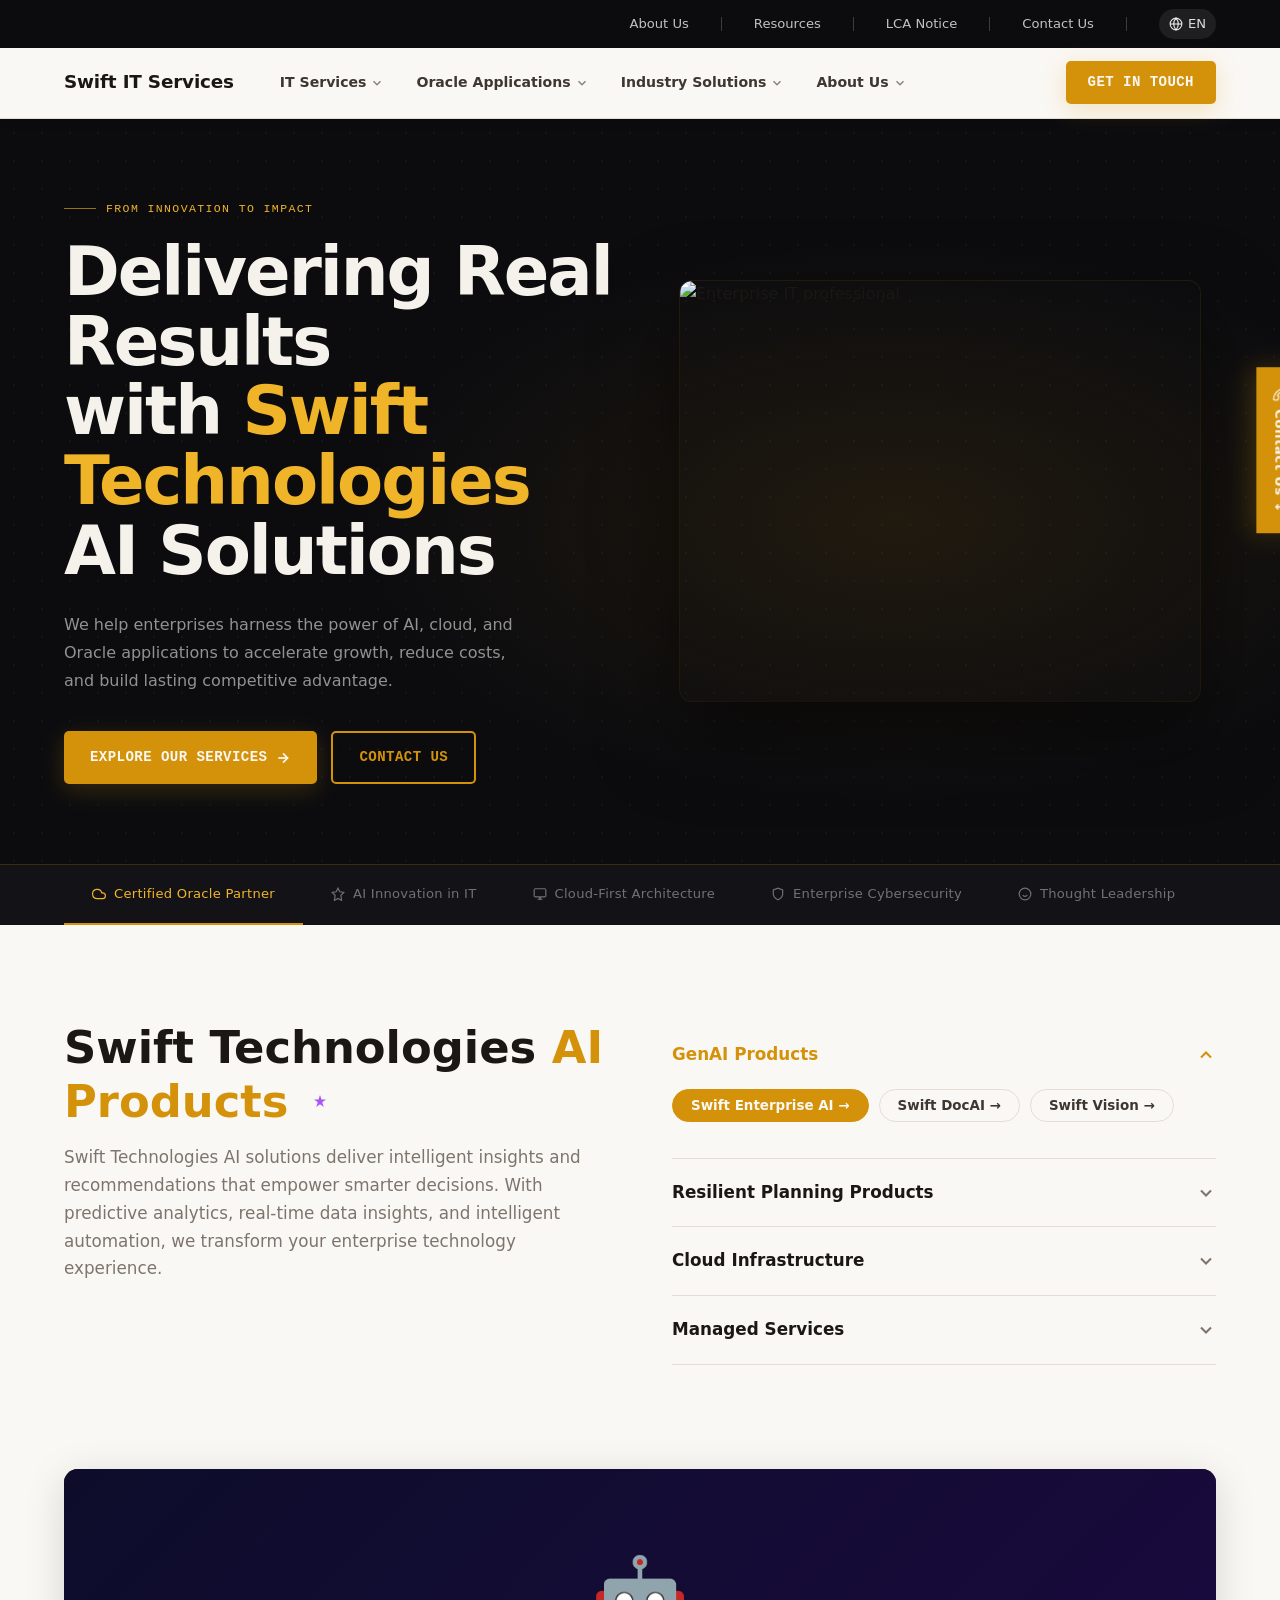
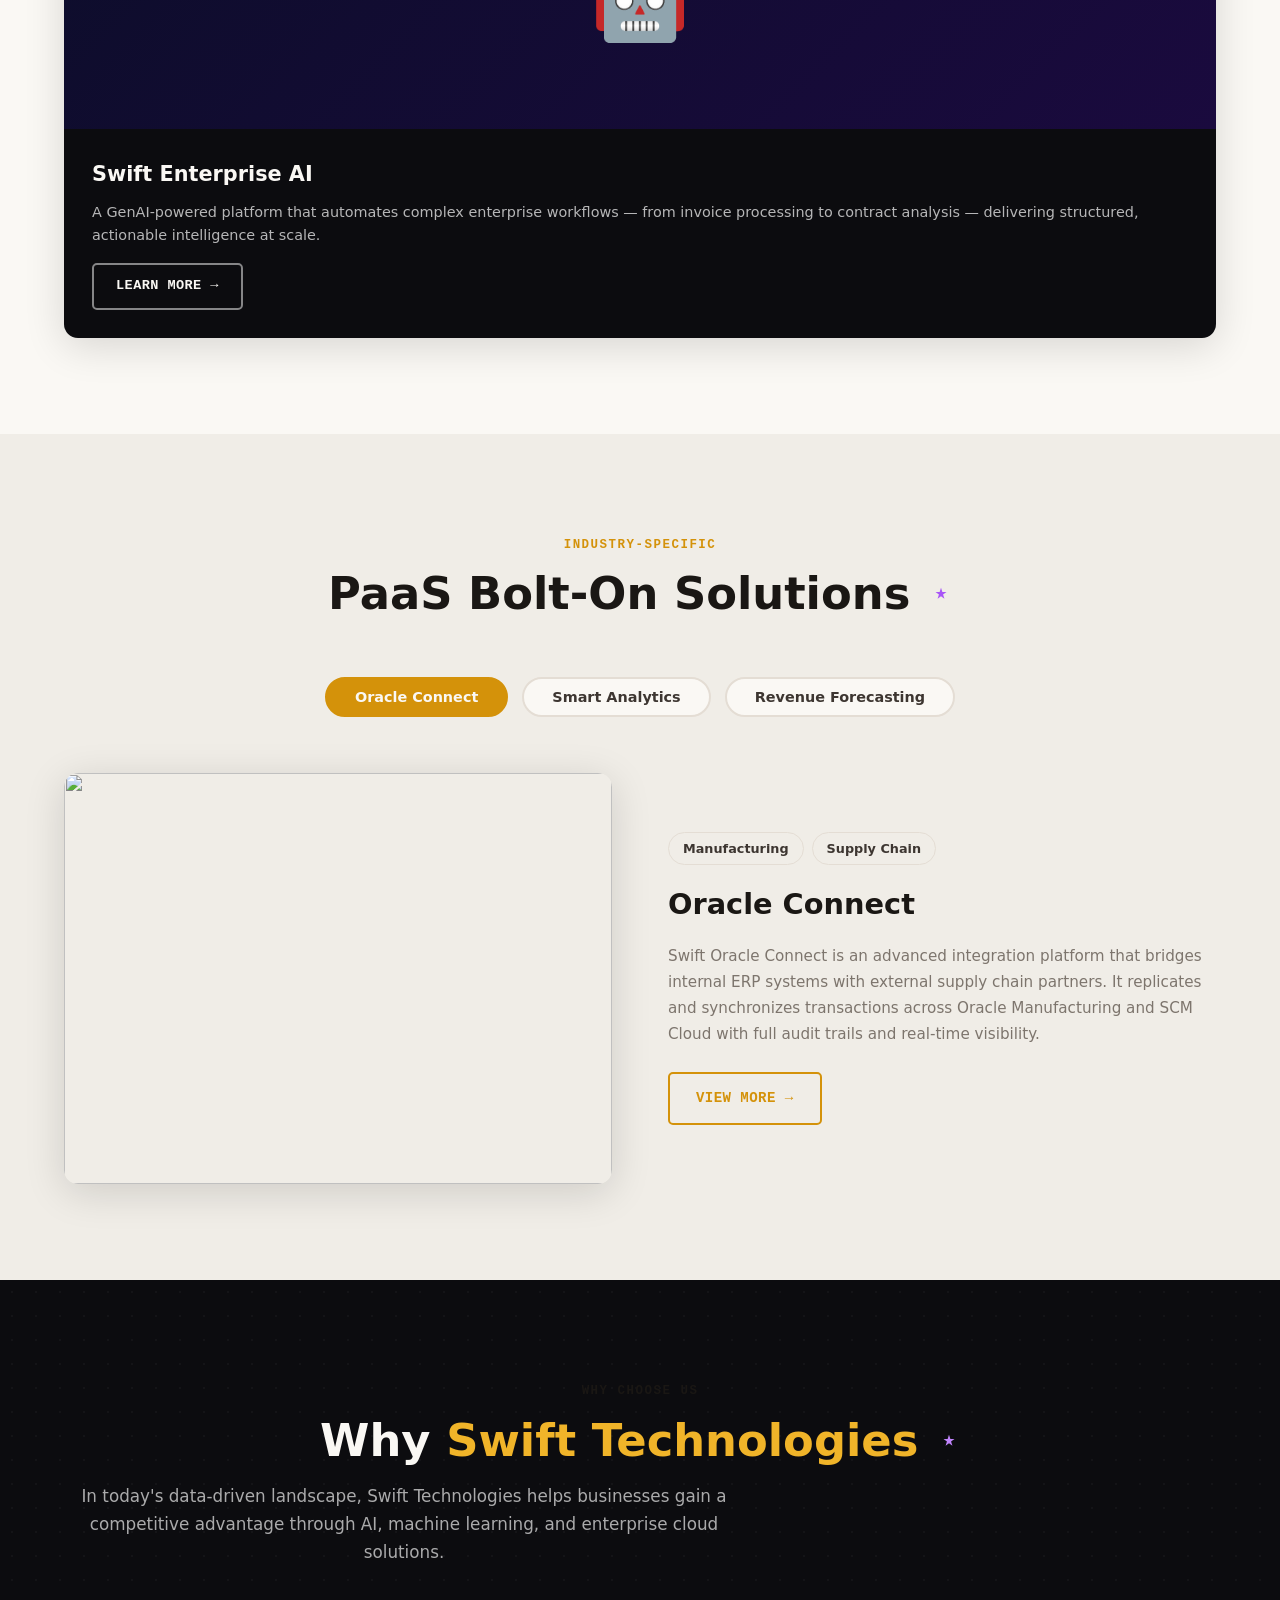
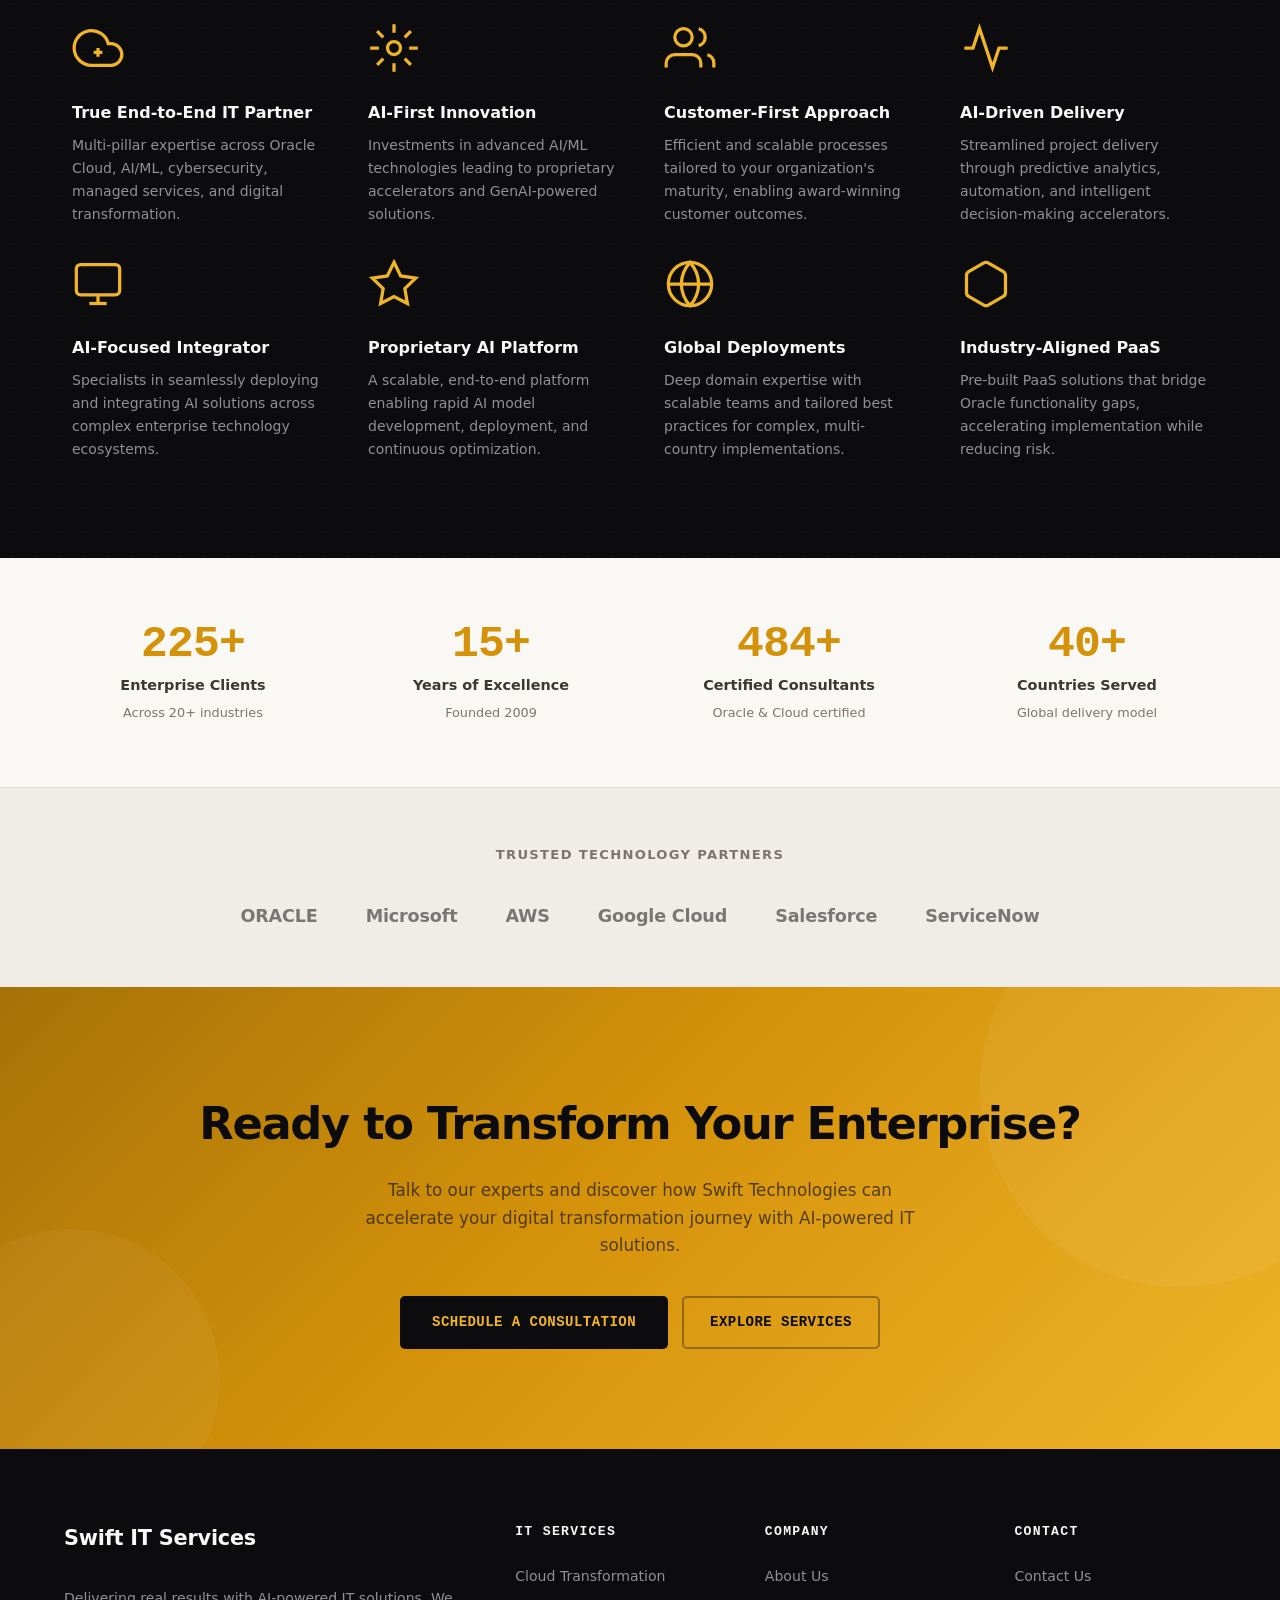
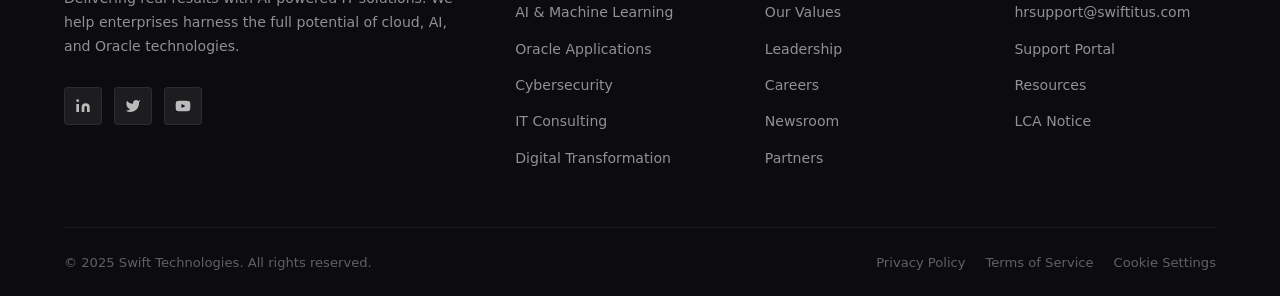
==== commit 3c6caace: "Replace all emojis with SVG icons and real Unsplash images sitewide Co-Authored-By: Claude Sonnet 4." ====
--- a/index.html
+++ b/index.html
@@ -387,7 +387,7 @@
       </div>
 
       <div class="solution-panel active" id="panel-connect">
-        <div class="solution-visual">☁️</div>
+        <div class="solution-visual" style="background:none;padding:0"><img src="https://images.unsplash.com/photo-1451187580459-43490279c0fa?w=700&q=80&auto=format&fit=crop" alt="" style="width:100%;height:100%;object-fit:cover;border-radius:14px;"></div>
         <div class="solution-info">
           <div class="solution-tags">
             <span class="solution-tag">Manufacturing</span>
@@ -421,7 +421,7 @@
       </div>
 
       <div class="solution-panel" id="panel-revenue">
-        <div class="solution-visual">💰</div>
+        <div class="solution-visual" style="background:none;padding:0"><img src="https://images.unsplash.com/photo-1611974789855-9c2a0a7236a3?w=700&q=80&auto=format&fit=crop" alt="" style="width:100%;height:100%;object-fit:cover;border-radius:14px;"></div>
         <div class="solution-info">
           <div class="solution-tags">
             <span class="solution-tag">Sales</span>
--- a/css/style.css
+++ b/css/style.css
@@ -166,8 +166,14 @@
 }
 
 .capability-icon {
-  font-size: 1.8rem;
-  margin-bottom: 18px;
+  width: 48px;
+  height: 48px;
+  display: flex;
+  align-items: center;
+  justify-content: center;
+  margin-bottom: 20px;
+  border-bottom: 2px solid var(--amber);
+  padding-bottom: 16px;
 }
 
 .capability-title {
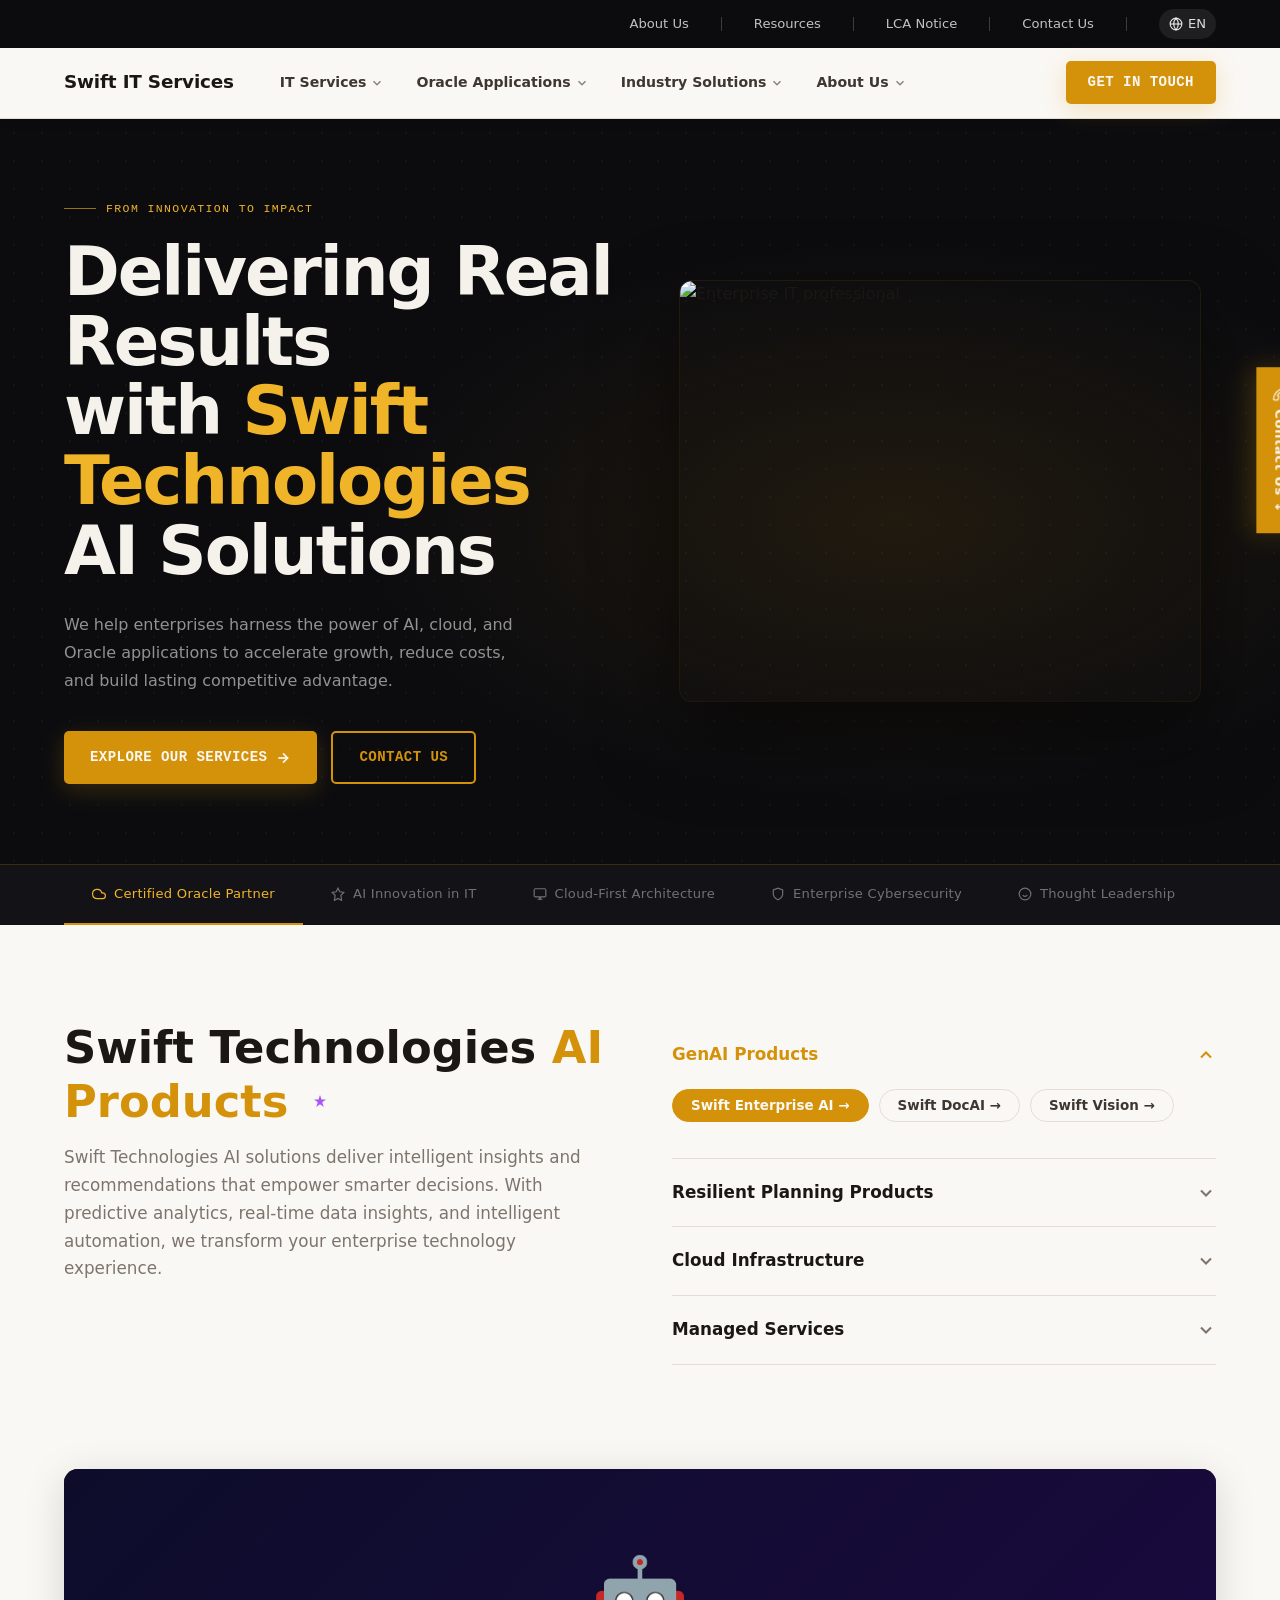
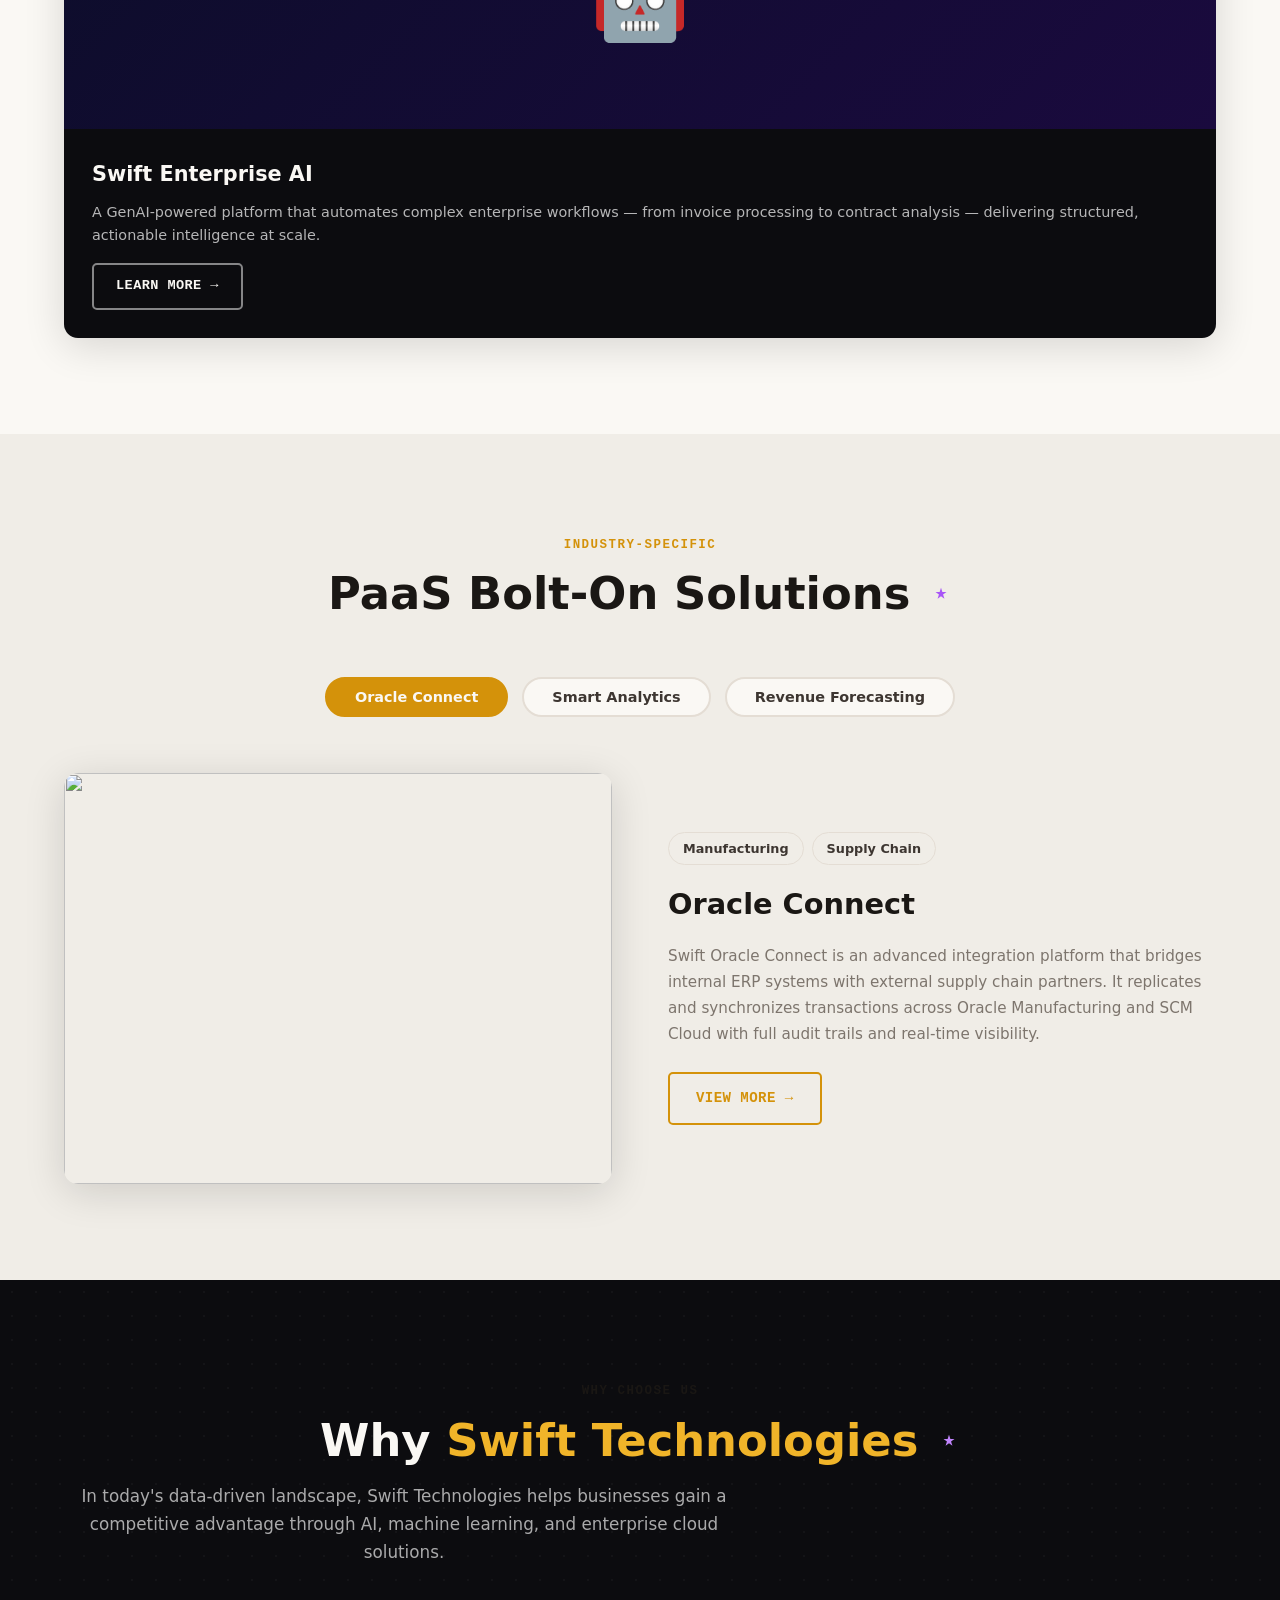
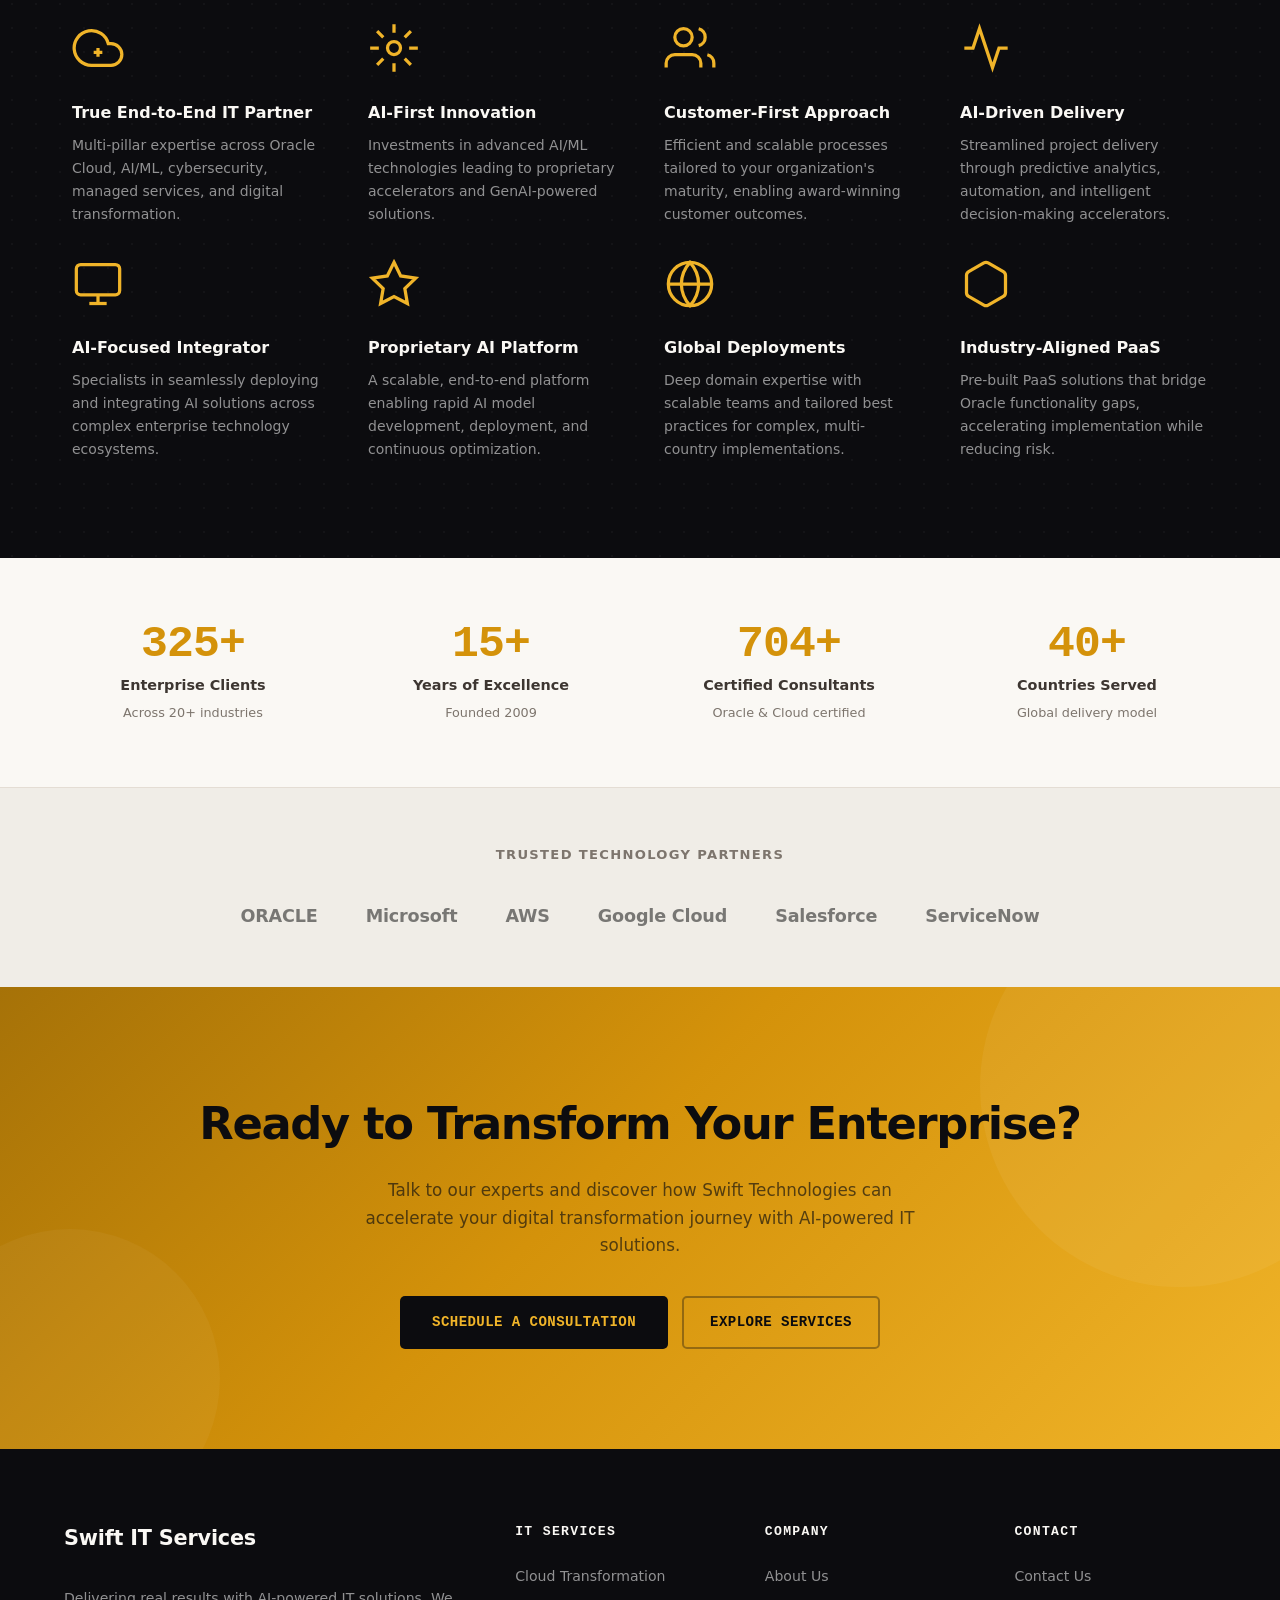
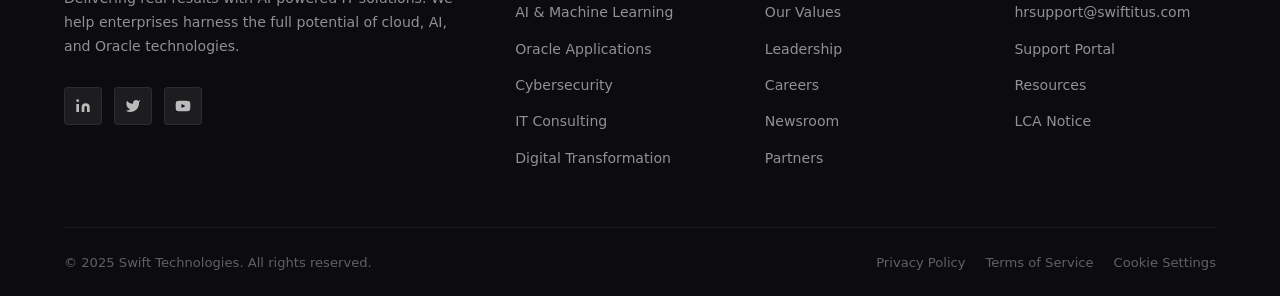
==== commit 91c2dbc1: "Overhaul all oracle pages with unique layouts, real photos, zero emojis - Add 370-line CSS block for" ====
--- a/index.html
+++ b/index.html
@@ -327,7 +327,7 @@
         </div>
       </div>
       <div id="card-demand" class="preview-card">
-        <div class="preview-card-img-placeholder" style="background:linear-gradient(135deg,#0d0d2b,#1a0a3e)">📈</div>
+        <div class="preview-card-img-placeholder" style="padding:0;overflow:hidden"><img src="https://images.unsplash.com/photo-1460925895917-afdab827c52f?w=480&q=75&auto=format&fit=crop" alt="Demand sensing AI analytics" style="width:100%;height:100%;object-fit:cover;display:block"></div>
         <div class="preview-card-body">
           <div class="preview-card-title">Demand Sensing AI</div>
           <div class="preview-card-desc">Real-time demand forecasting using AI/ML that senses market signals, social trends, and POS data to improve forecast accuracy by up to 40%.</div>
@@ -335,7 +335,7 @@
         </div>
       </div>
       <div id="card-inventory" class="preview-card">
-        <div class="preview-card-img-placeholder" style="background:linear-gradient(135deg,#0d0d2b,#1a0a3e)">🏭</div>
+        <div class="preview-card-img-placeholder" style="padding:0;overflow:hidden"><img src="https://images.unsplash.com/photo-1586528116311-ad8dd3c8310d?w=480&q=75&auto=format&fit=crop" alt="Inventory optimization warehouse" style="width:100%;height:100%;object-fit:cover;display:block"></div>
         <div class="preview-card-body">
           <div class="preview-card-title">Inventory Optimizer</div>
           <div class="preview-card-desc">A simulation-based inventory optimization engine that balances service levels against working capital — reducing excess stock while eliminating stockouts.</div>
@@ -343,7 +343,7 @@
         </div>
       </div>
       <div id="card-cloud" class="preview-card">
-        <div class="preview-card-img-placeholder" style="background:linear-gradient(135deg,#0d0d2b,#1a0a3e)">☁️</div>
+        <div class="preview-card-img-placeholder" style="padding:0;overflow:hidden"><img src="https://images.unsplash.com/photo-1451187580459-43490279c0fa?w=480&q=75&auto=format&fit=crop" alt="Cloud migration infrastructure" style="width:100%;height:100%;object-fit:cover;display:block"></div>
         <div class="preview-card-body">
           <div class="preview-card-title">Cloud Migration Suite</div>
           <div class="preview-card-desc">End-to-end cloud migration accelerators for Oracle, Azure, and AWS — reducing migration timelines by 60% with automated discovery, mapping, and cutover.</div>
@@ -351,7 +351,7 @@
         </div>
       </div>
       <div id="card-security" class="preview-card">
-        <div class="preview-card-img-placeholder" style="background:linear-gradient(135deg,#0d0d2b,#1a0a3e)">🔐</div>
+        <div class="preview-card-img-placeholder" style="padding:0;overflow:hidden"><img src="https://images.unsplash.com/photo-1558494949-ef010cbdcc31?w=480&q=75&auto=format&fit=crop" alt="Enterprise security infrastructure" style="width:100%;height:100%;object-fit:cover;display:block"></div>
         <div class="preview-card-body">
           <div class="preview-card-title">Security Suite</div>
           <div class="preview-card-desc">Comprehensive enterprise security — zero-trust architecture, SOC monitoring, threat detection, and compliance management across hybrid cloud environments.</div>
@@ -359,7 +359,7 @@
         </div>
       </div>
       <div id="card-managed" class="preview-card">
-        <div class="preview-card-img-placeholder" style="background:linear-gradient(135deg,#0d0d2b,#1a0a3e)">⚙️</div>
+        <div class="preview-card-img-placeholder" style="padding:0;overflow:hidden"><img src="https://images.unsplash.com/photo-1531973576160-7125cd663d86?w=480&q=75&auto=format&fit=crop" alt="Managed IT services operations" style="width:100%;height:100%;object-fit:cover;display:block"></div>
         <div class="preview-card-body">
           <div class="preview-card-title">Managed IT Services</div>
           <div class="preview-card-desc">24/7 proactive management of your entire IT stack — from cloud infrastructure to end-user support — with guaranteed SLAs and predictable monthly costs.</div>
@@ -404,7 +404,7 @@
       </div>
 
       <div class="solution-panel" id="panel-analytics">
-        <div class="solution-visual">📊</div>
+        <div class="solution-visual"><img src="https://images.unsplash.com/photo-1551288049-bebda4e38f71?w=560&q=80&auto=format&fit=crop" alt="Smart analytics dashboard" style="width:100%;height:100%;object-fit:cover;border-radius:12px"></div>
         <div class="solution-info">
           <div class="solution-tags">
             <span class="solution-tag">Finance</span>
--- a/css/style.css
+++ b/css/style.css
@@ -1854,3 +1854,375 @@
   .cta-actions { flex-direction: column; align-items: center; }
   .solutions-switcher { flex-direction: column; align-items: center; }
 }
+
+/* ============================================================
+   ORACLE PAGE UNIQUE LAYOUTS (op-*)
+   ============================================================ */
+
+/* ── SPLIT HERO (Trinamix-style: text left, photo right) ── */
+.op-split-hero { background: #fff; padding: 0; overflow: hidden; }
+.op-split-inner {
+  display: grid;
+  grid-template-columns: 1fr 1fr;
+  min-height: 500px;
+  align-items: center;
+}
+.op-split-left { padding: 72px 60px 72px 0; }
+.op-split-eyebrow {
+  font-family: 'DM Mono', monospace;
+  font-size: 0.75rem;
+  letter-spacing: 0.14em;
+  text-transform: uppercase;
+  color: var(--amber);
+  margin-bottom: 20px;
+}
+.op-split-title {
+  font-family: 'Syne', sans-serif;
+  font-size: clamp(2rem, 3.5vw, 3rem);
+  font-weight: 800;
+  letter-spacing: -0.03em;
+  color: #1a1714;
+  line-height: 1.1;
+  margin-bottom: 20px;
+}
+.op-split-title span { color: var(--amber-dark); }
+.op-split-desc {
+  font-size: 1.05rem;
+  color: #5a5248;
+  margin-bottom: 32px;
+  max-width: 480px;
+  line-height: 1.7;
+}
+.op-split-right { position: relative; height: 500px; overflow: hidden; }
+.op-split-right img { width: 100%; height: 100%; object-fit: cover; display: block; }
+
+/* ── TAB BAR ── */
+.op-tabbar {
+  background: #12084a;
+  border-bottom: 1px solid rgba(212,146,10,0.2);
+}
+.op-tabbar-item {
+  display: inline-block;
+  padding: 16px 28px;
+  color: rgba(255,255,255,0.58);
+  font-size: 0.88rem;
+  font-weight: 500;
+  white-space: nowrap;
+  border-bottom: 3px solid transparent;
+  transition: all 0.2s;
+  text-decoration: none;
+}
+.op-tabbar-item:hover, .op-tabbar-item.active {
+  color: #fff;
+  border-bottom-color: var(--amber);
+  background: rgba(255,255,255,0.05);
+}
+
+/* ── OVERVIEW SECTION ── */
+.op-overview { padding: 72px 0; background: #fff; }
+.op-overview-grid {
+  display: grid;
+  grid-template-columns: 1fr 1fr;
+  gap: 60px;
+  margin-bottom: 60px;
+  align-items: start;
+}
+.op-overview-heading {
+  font-family: 'Syne', sans-serif;
+  font-size: 1.7rem;
+  font-weight: 700;
+  color: #1a1714;
+  margin-bottom: 16px;
+  letter-spacing: -0.02em;
+}
+.op-overview-text { color: #5a5248; line-height: 1.75; }
+
+/* ── PILLAR CARDS ── */
+.op-pillars {
+  display: grid;
+  grid-template-columns: repeat(4, 1fr);
+  gap: 20px;
+  margin-top: 16px;
+}
+.op-pillar {
+  border: 1px solid #e4ddd4;
+  border-radius: 10px;
+  padding: 28px 20px;
+  text-align: center;
+  transition: all 0.25s;
+}
+.op-pillar:hover {
+  border-color: var(--amber);
+  box-shadow: 0 8px 32px rgba(212,146,10,0.1);
+  transform: translateY(-4px);
+}
+.op-pillar-icon {
+  width: 48px;
+  height: 48px;
+  background: rgba(212,146,10,0.08);
+  border-radius: 50%;
+  display: flex;
+  align-items: center;
+  justify-content: center;
+  margin: 0 auto 14px;
+}
+.op-pillar-title {
+  font-family: 'Syne', sans-serif;
+  font-size: 0.95rem;
+  font-weight: 700;
+  color: #1a1714;
+  margin-bottom: 6px;
+}
+.op-pillar-desc { font-size: 0.84rem; color: #7d756d; line-height: 1.5; }
+
+/* ── SUCCESS STORY CARDS ── */
+.op-success-section { padding: 80px 0; background: #f7f4f0; }
+.op-success-heading {
+  font-family: 'Syne', sans-serif;
+  font-size: 2rem;
+  font-weight: 800;
+  color: #1a1714;
+  margin-bottom: 8px;
+  letter-spacing: -0.02em;
+}
+.op-success-heading span { color: var(--amber-dark); }
+.op-success-intro { color: #7d756d; margin-bottom: 40px; }
+.op-success-card {
+  display: grid;
+  grid-template-columns: 1fr 1fr;
+  border-radius: 12px;
+  overflow: hidden;
+  border: 1px solid #e4ddd4;
+  background: #fff;
+  margin-bottom: 24px;
+  transition: box-shadow 0.25s;
+}
+.op-success-card:hover { box-shadow: 0 16px 48px rgba(0,0,0,0.1); }
+.op-success-photo { position: relative; min-height: 280px; }
+.op-success-photo img { width: 100%; height: 100%; object-fit: cover; display: block; }
+.op-success-content {
+  padding: 40px 36px;
+  display: flex;
+  flex-direction: column;
+  justify-content: center;
+}
+.op-success-tags { display: flex; flex-wrap: wrap; gap: 8px; margin-bottom: 18px; }
+.op-tag {
+  display: inline-block;
+  padding: 4px 14px;
+  border: 1px solid #c8c0b8;
+  border-radius: 100px;
+  font-size: 0.75rem;
+  color: #5a5248;
+  font-family: 'DM Mono', monospace;
+  letter-spacing: 0.04em;
+}
+.op-success-title {
+  font-family: 'Syne', sans-serif;
+  font-size: 1.15rem;
+  font-weight: 700;
+  color: #1a1714;
+  margin-bottom: 12px;
+  line-height: 1.35;
+}
+.op-success-desc {
+  font-size: 0.9rem;
+  color: #7d756d;
+  line-height: 1.65;
+  margin-bottom: 24px;
+}
+
+/* ── FULL-WIDTH PHOTO HERO ── */
+.op-photo-hero { position: relative; height: 480px; overflow: hidden; }
+.op-photo-hero img { width: 100%; height: 100%; object-fit: cover; display: block; }
+.op-photo-hero-overlay {
+  position: absolute;
+  inset: 0;
+  background: linear-gradient(90deg, rgba(10,8,40,0.82) 0%, rgba(10,8,40,0.45) 55%, transparent 100%);
+  display: flex;
+  align-items: center;
+}
+.op-photo-hero-text { max-width: 640px; padding: 0 0 0 60px; }
+.op-photo-eyebrow {
+  font-family: 'DM Mono', monospace;
+  font-size: 0.75rem;
+  letter-spacing: 0.14em;
+  text-transform: uppercase;
+  color: var(--amber-light);
+  margin-bottom: 16px;
+}
+.op-photo-title {
+  font-family: 'Syne', sans-serif;
+  font-size: clamp(2rem, 4vw, 3.2rem);
+  font-weight: 800;
+  color: #f5f2ec;
+  line-height: 1.08;
+  letter-spacing: -0.03em;
+  margin-bottom: 18px;
+  white-space: pre-line;
+}
+.op-photo-desc {
+  font-size: 1rem;
+  color: rgba(245,242,236,0.62);
+  margin-bottom: 28px;
+  line-height: 1.65;
+}
+
+/* ── CAPABILITY CARDS V2 (photo-topped) ── */
+.cap-card-v2 {
+  border: 1px solid var(--border);
+  border-radius: 10px;
+  overflow: hidden;
+  background: #fff;
+  transition: all 0.25s;
+}
+.cap-card-v2:hover {
+  box-shadow: 0 16px 48px rgba(0,0,0,0.08);
+  transform: translateY(-4px);
+  border-color: var(--amber);
+}
+.cap-card-v2-photo { height: 175px; overflow: hidden; }
+.cap-card-v2-photo img { width: 100%; height: 100%; object-fit: cover; display: block; transition: transform 0.4s; }
+.cap-card-v2:hover .cap-card-v2-photo img { transform: scale(1.05); }
+.cap-card-v2-body { padding: 22px 20px; }
+.cap-card-v2-title {
+  font-family: 'Syne', sans-serif;
+  font-size: 0.97rem;
+  font-weight: 700;
+  color: #1a1714;
+  margin-bottom: 8px;
+}
+.cap-card-v2-desc { font-size: 0.86rem; color: #7d756d; line-height: 1.6; }
+
+/* ── FEATURE ROWS (alternating image / text) ── */
+.op-feature-rows { padding: 80px 0; background: #fff; }
+.op-feature-row {
+  display: grid;
+  grid-template-columns: 1fr 1fr;
+  gap: 72px;
+  align-items: center;
+  margin-bottom: 80px;
+}
+.op-feature-row:last-child { margin-bottom: 0; }
+.op-feature-row.reverse { direction: rtl; }
+.op-feature-row.reverse > * { direction: ltr; }
+.op-feature-photo {
+  border-radius: 12px;
+  overflow: hidden;
+  height: 380px;
+  box-shadow: 0 24px 64px rgba(0,0,0,0.12);
+}
+.op-feature-photo img { width: 100%; height: 100%; object-fit: cover; display: block; }
+.op-feature-eyebrow {
+  font-family: 'DM Mono', monospace;
+  font-size: 0.73rem;
+  letter-spacing: 0.14em;
+  text-transform: uppercase;
+  color: var(--amber);
+  margin-bottom: 12px;
+}
+.op-feature-title {
+  font-family: 'Syne', sans-serif;
+  font-size: 1.65rem;
+  font-weight: 800;
+  color: #1a1714;
+  letter-spacing: -0.02em;
+  margin-bottom: 14px;
+}
+.op-feature-desc { color: #5a5248; line-height: 1.75; margin-bottom: 20px; }
+.op-feature-list { list-style: none; padding: 0; margin: 0; }
+.op-feature-list li {
+  display: flex;
+  gap: 10px;
+  align-items: flex-start;
+  padding: 5px 0;
+  font-size: 0.91rem;
+  color: #3d3631;
+}
+.op-feature-list li::before {
+  content: '';
+  width: 6px;
+  height: 6px;
+  background: var(--amber);
+  border-radius: 50%;
+  margin-top: 7px;
+  flex-shrink: 0;
+}
+
+/* ── BENTO GRID ── */
+.op-bento-section { padding: 80px 0; background: var(--bg-dark); }
+.op-bento-label {
+  font-family: 'DM Mono', monospace;
+  font-size: 0.75rem;
+  letter-spacing: 0.14em;
+  text-transform: uppercase;
+  color: var(--amber-light);
+  margin-bottom: 10px;
+}
+.op-bento-heading {
+  font-family: 'Syne', sans-serif;
+  font-size: clamp(1.7rem, 2.8vw, 2.4rem);
+  font-weight: 800;
+  color: #f5f2ec;
+  margin-bottom: 40px;
+  letter-spacing: -0.02em;
+}
+.op-bento {
+  display: grid;
+  grid-template-columns: repeat(3, 1fr);
+  grid-auto-rows: 210px;
+  gap: 14px;
+}
+.op-bento-card {
+  background: var(--bg-surface);
+  border: 1px solid rgba(255,255,255,0.07);
+  border-radius: 12px;
+  padding: 28px;
+  display: flex;
+  flex-direction: column;
+  justify-content: flex-end;
+  position: relative;
+  overflow: hidden;
+  transition: border-color 0.25s;
+}
+.op-bento-card:hover { border-color: rgba(212,146,10,0.3); }
+.op-bento-wide { grid-column: span 2; }
+.op-bento-photo { position: absolute; inset: 0; z-index: 0; }
+.op-bento-photo img { width: 100%; height: 100%; object-fit: cover; display: block; opacity: 0.28; }
+.op-bento-content { position: relative; z-index: 1; }
+.op-bento-card-label {
+  font-family: 'DM Mono', monospace;
+  font-size: 0.68rem;
+  letter-spacing: 0.1em;
+  text-transform: uppercase;
+  color: var(--amber-light);
+  margin-bottom: 6px;
+}
+.op-bento-card-title {
+  font-family: 'Syne', sans-serif;
+  font-size: 1.05rem;
+  font-weight: 700;
+  color: #f5f2ec;
+  margin-bottom: 5px;
+}
+.op-bento-card-desc { font-size: 0.83rem; color: rgba(245,242,236,0.48); line-height: 1.5; }
+
+/* ── RESPONSIVE ── */
+@media (max-width: 960px) {
+  .op-split-inner { grid-template-columns: 1fr; }
+  .op-split-right { display: none; }
+  .op-split-left { padding: 60px 0; }
+  .op-overview-grid { grid-template-columns: 1fr; gap: 28px; }
+  .op-pillars { grid-template-columns: repeat(2, 1fr); }
+  .op-success-card { grid-template-columns: 1fr; }
+  .op-success-photo { min-height: 220px; }
+  .op-feature-row { grid-template-columns: 1fr; gap: 36px; }
+  .op-feature-row.reverse { direction: ltr; }
+  .op-feature-photo { height: 240px; }
+  .op-bento { grid-template-columns: 1fr; grid-auto-rows: auto; }
+  .op-bento-card { min-height: 180px; }
+  .op-bento-wide { grid-column: span 1; }
+  .op-photo-hero { height: 360px; }
+  .op-photo-hero-text { padding: 0 24px; }
+  .op-photo-title { font-size: 1.8rem; }
+}
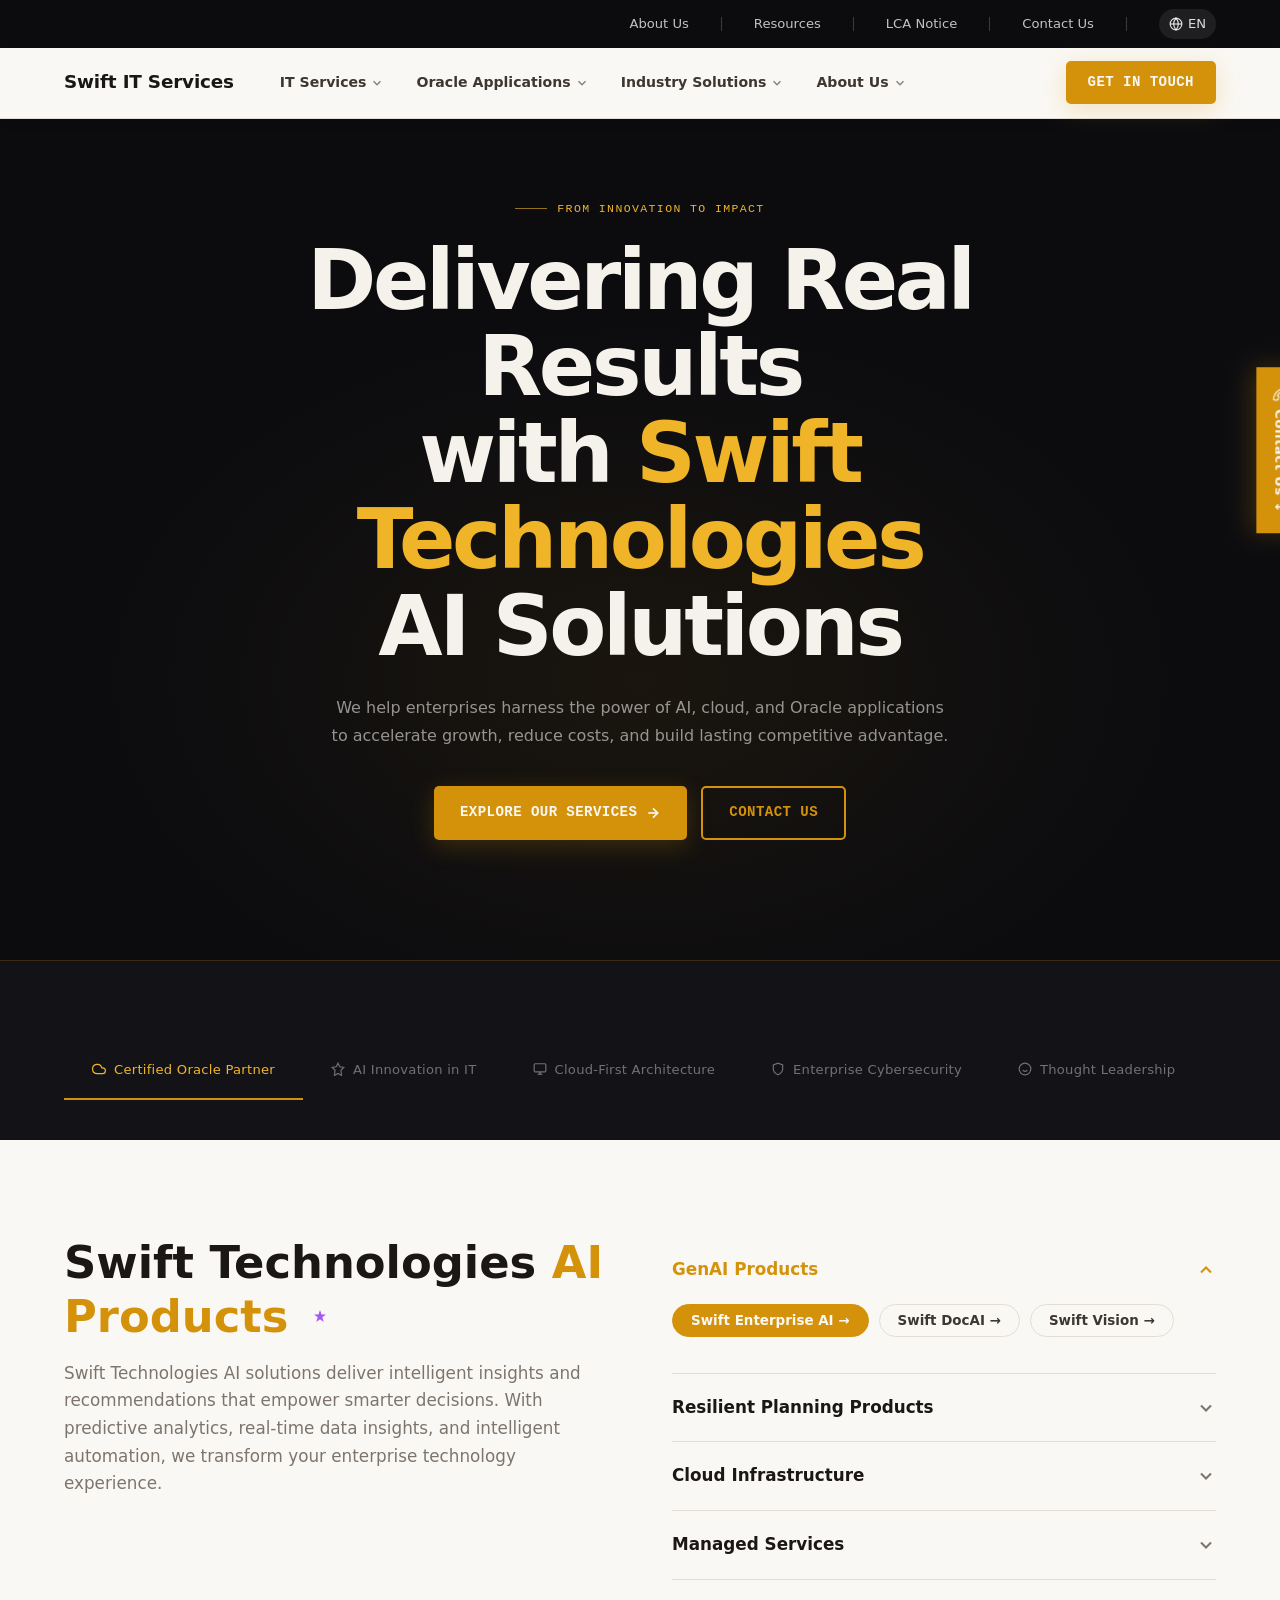
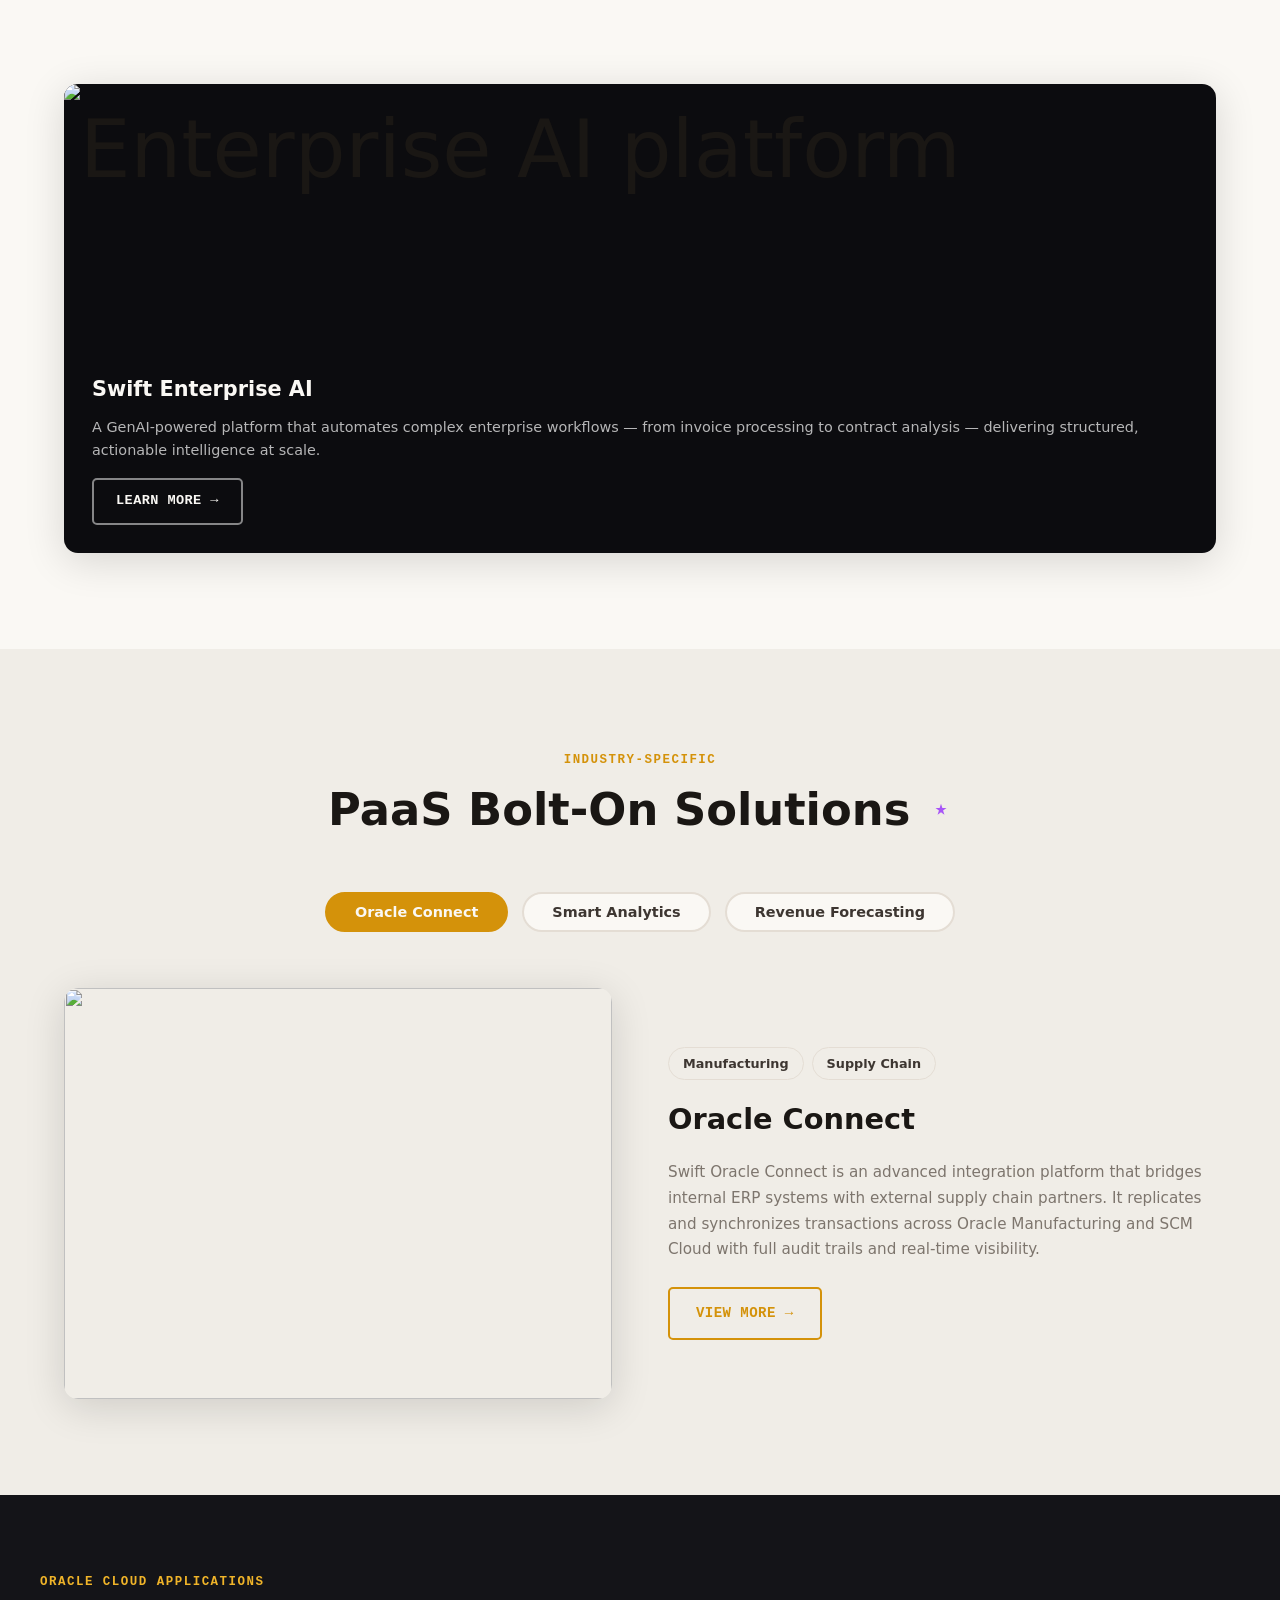
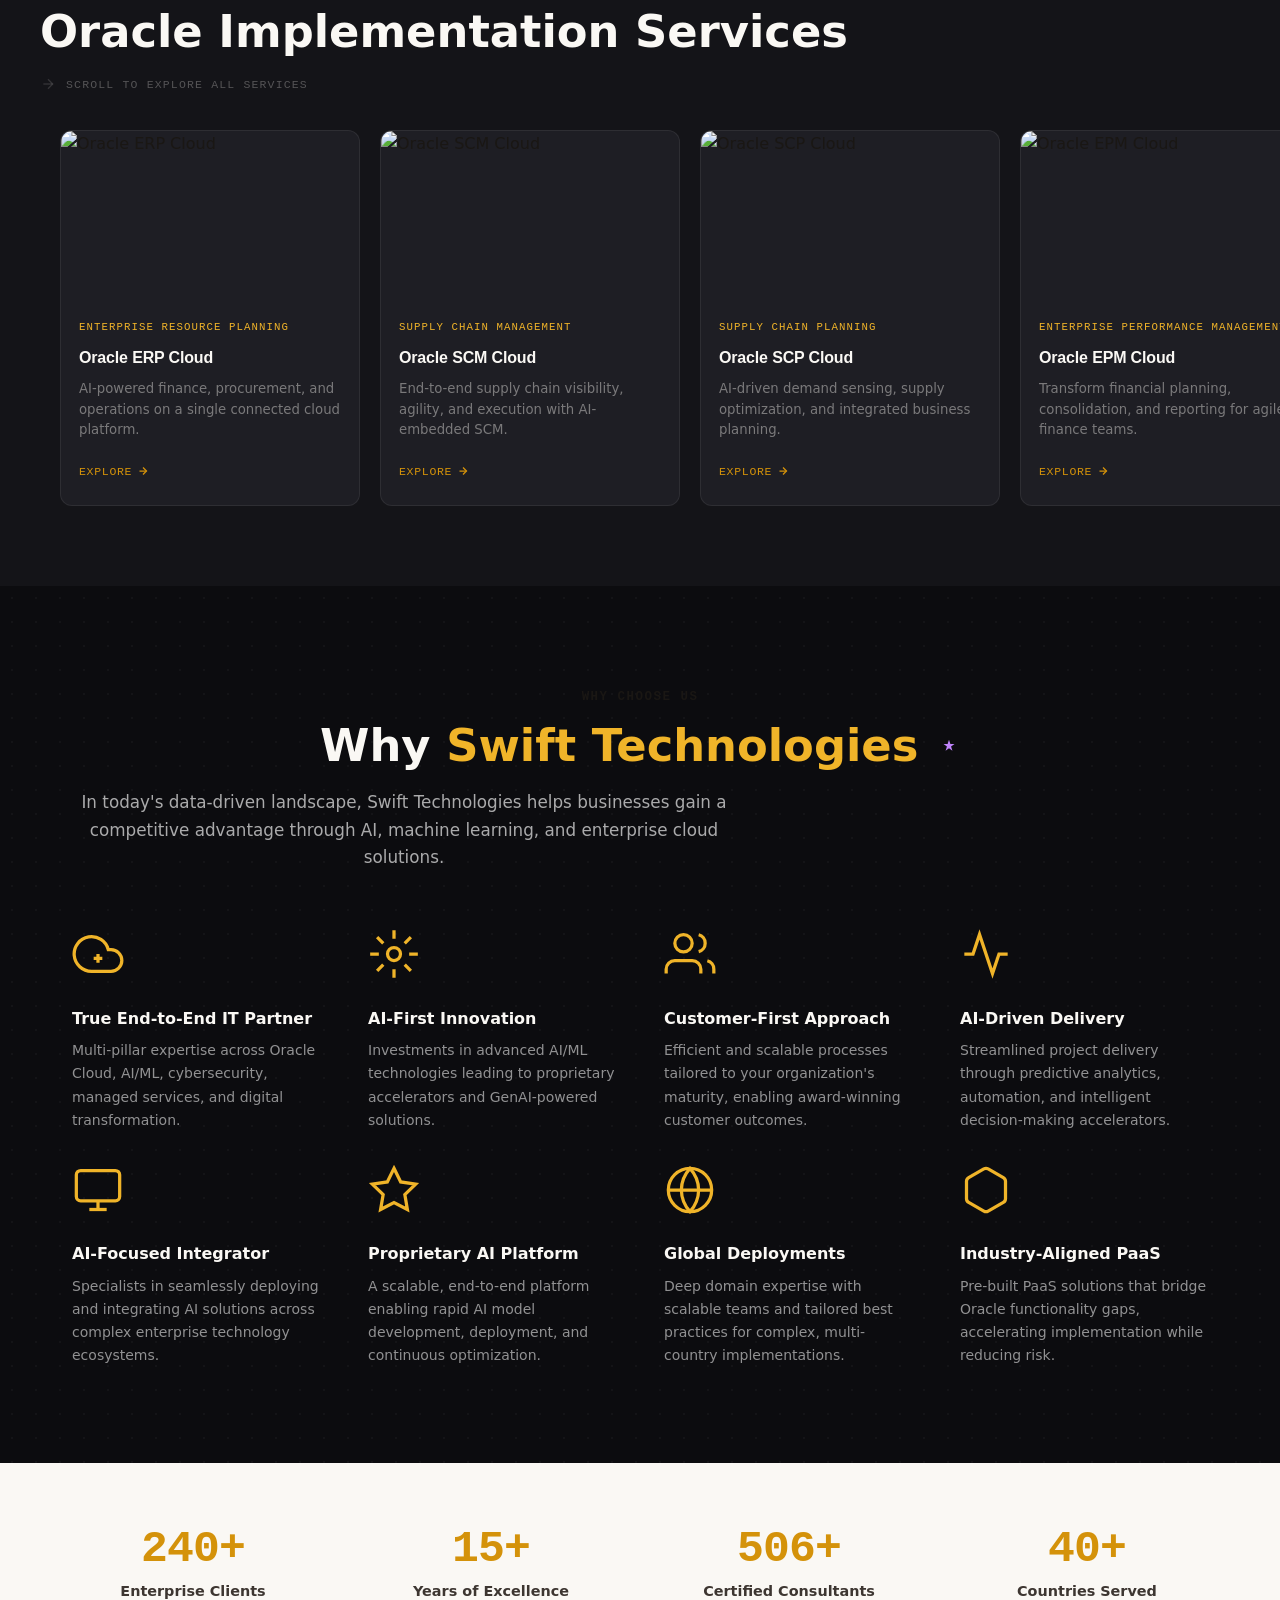
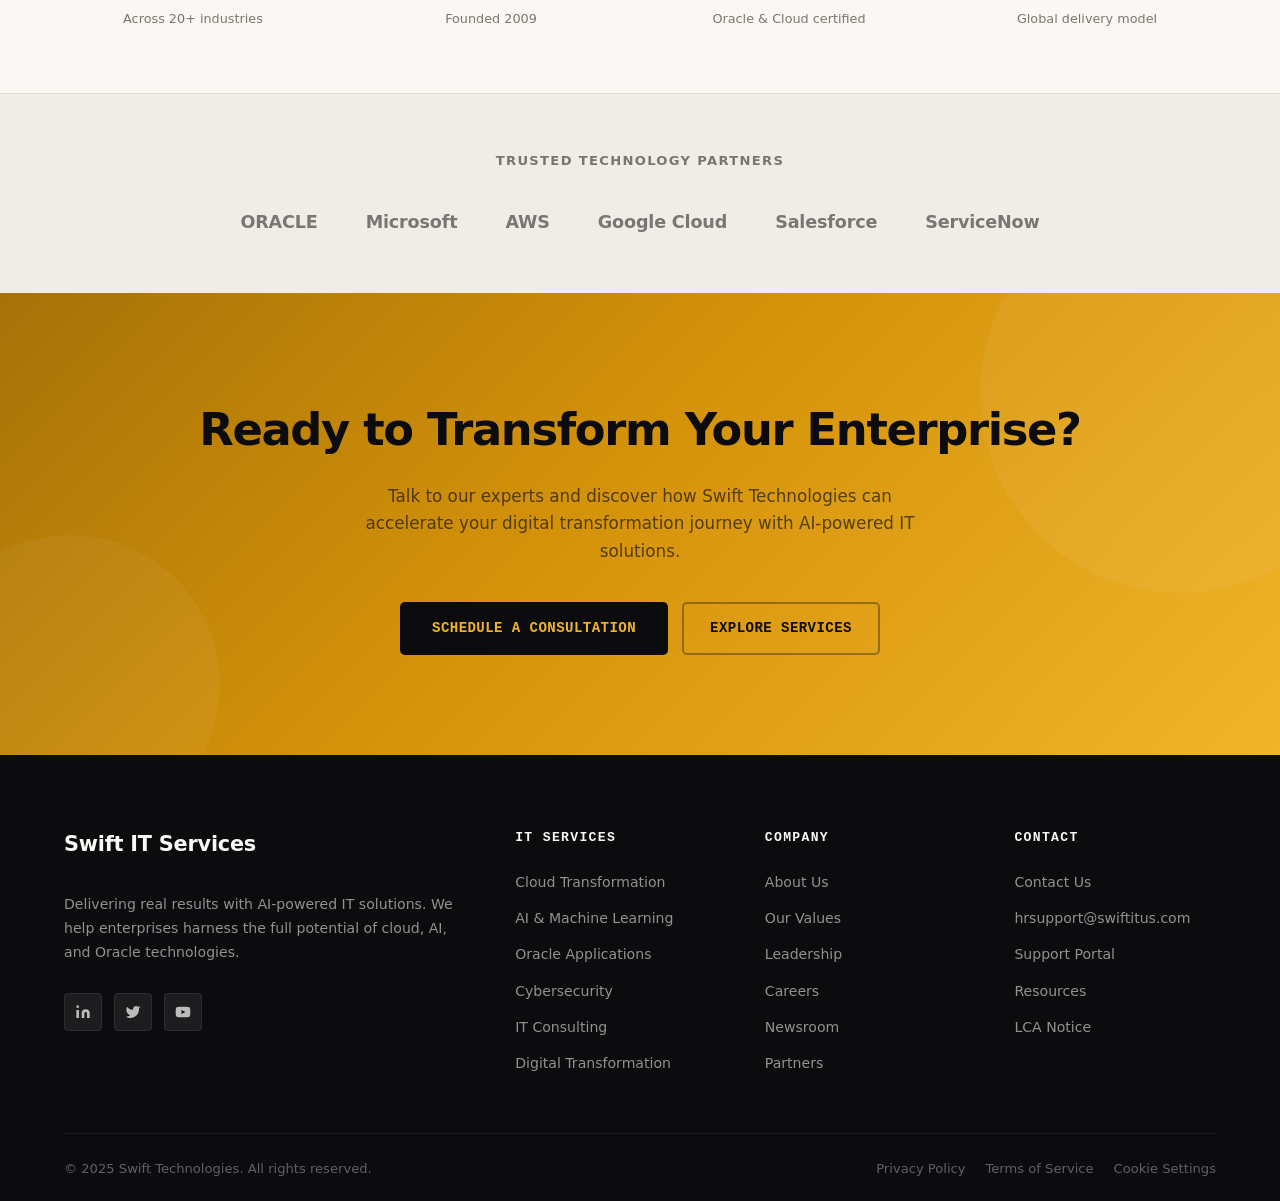
==== commit 91d4e918: "Add video hero, GSAP ScrollTrigger animations, Oracle horizontal scroll, fix all emojis - Full-bleed" ====
--- a/index.html
+++ b/index.html
@@ -117,8 +117,15 @@
     </div>
   </nav>
 
-  <!-- ═══════════════════════════════════════════ HERO -->
-  <section class="hero">
+  <!-- ═══════════════════════════════════════════ HERO (full-bleed video) -->
+  <section class="hero hero-fullvideo">
+    <!-- Background video — muted, autoplay, loop -->
+    <video class="hero-video-bg" autoplay muted loop playsinline preload="auto" poster="https://images.unsplash.com/photo-1486312338219-ce68d2c6f44d?w=1400&q=60&auto=format&fit=crop">
+      <source src="https://assets.mixkit.co/videos/preview/mixkit-aerial-view-of-city-traffic-at-night-11-large.mp4" type="video/mp4">
+      <source src="https://assets.mixkit.co/videos/preview/mixkit-city-traffic-at-night-aerial-view-35-large.mp4" type="video/mp4">
+    </video>
+    <div class="hero-video-overlay"></div>
+
     <div class="container">
       <div class="hero-inner">
         <div class="hero-content">
@@ -140,74 +147,17 @@
             <a href="contact.html" class="btn btn-outline">Contact Us</a>
           </div>
         </div>
-        <div class="hero-visual">
-          <img src="https://images.unsplash.com/photo-1486312338219-ce68d2c6f44d?w=700&q=80&auto=format&fit=crop" alt="Enterprise IT professional" class="hero-illustration" style="border-radius:12px;object-fit:cover;height:420px;width:100%;box-shadow:0 32px 80px rgba(0,0,0,0.5),0 0 0 1px rgba(212,146,10,0.12);">
-          <svg style="display:none" viewBox="0 0 520 420" fill="none" xmlns="http://www.w3.org/2000/svg">
-            <!-- Cloud -->
-            <ellipse cx="260" cy="90" rx="80" ry="45" fill="#7c3aed" opacity="0.15"/>
-            <ellipse cx="230" cy="100" rx="55" ry="38" fill="#7c3aed" opacity="0.2"/>
-            <ellipse cx="300" cy="95" rx="60" ry="35" fill="#7c3aed" opacity="0.2"/>
-            <path d="M180 100 Q180 60 220 60 Q225 40 255 40 Q285 40 290 60 Q320 58 325 85 Q345 85 345 105 Q345 120 325 120 H190 Q175 120 175 105 Q175 97 180 100Z" fill="#5b21b6" opacity="0.8"/>
-            <!-- Arrows from cloud -->
-            <line x1="260" y1="120" x2="260" y2="160" stroke="#a855f7" stroke-width="2" stroke-dasharray="4,3"/>
-            <polyline points="255,155 260,165 265,155" stroke="#a855f7" stroke-width="2" fill="none"/>
-            <!-- Data blocks -->
-            <rect x="80" y="180" width="80" height="80" rx="8" fill="#1c1c40" stroke="#7c3aed" stroke-width="1.5"/>
-            <rect x="90" y="190" width="60" height="8" rx="3" fill="#7c3aed" opacity="0.7"/>
-            <rect x="90" y="205" width="45" height="6" rx="3" fill="#a855f7" opacity="0.4"/>
-            <rect x="90" y="217" width="50" height="6" rx="3" fill="#a855f7" opacity="0.3"/>
-            <rect x="90" y="229" width="40" height="6" rx="3" fill="#a855f7" opacity="0.2"/>
-            <!-- Brain/AI -->
-            <circle cx="260" cy="230" r="55" fill="#1c1c40" stroke="#7c3aed" stroke-width="1.5"/>
-            <path d="M235 215 Q240 205 250 210 Q255 200 265 205 Q272 198 280 206 Q288 200 292 210 Q300 208 300 218 Q305 225 298 232 Q302 240 295 245 Q295 255 285 255 Q280 262 270 258 Q262 265 252 258 Q242 262 238 254 Q228 252 228 242 Q220 237 225 228 Q220 220 228 215 Q231 212 235 215Z" fill="#7c3aed" opacity="0.9"/>
-            <path d="M245 225 Q252 218 260 225 Q268 218 275 225" stroke="#c084fc" stroke-width="1.5" fill="none"/>
-            <path d="M238 235 Q248 228 258 235 Q268 228 278 235 Q285 230 290 238" stroke="#c084fc" stroke-width="1.5" fill="none"/>
-            <circle cx="248" cy="220" r="2.5" fill="#fff" opacity="0.8"/>
-            <circle cx="272" cy="220" r="2.5" fill="#fff" opacity="0.8"/>
-            <!-- Laptop -->
-            <rect x="340" y="195" width="110" height="75" rx="6" fill="#12122b" stroke="#7c3aed" stroke-width="1.5"/>
-            <rect x="348" y="202" width="94" height="61" rx="3" fill="#1c1c40"/>
-            <rect x="354" y="208" width="35" height="4" rx="2" fill="#7c3aed" opacity="0.8"/>
-            <rect x="354" y="217" width="55" height="3" rx="2" fill="#a855f7" opacity="0.4"/>
-            <rect x="354" y="225" width="45" height="3" rx="2" fill="#a855f7" opacity="0.3"/>
-            <rect x="354" y="233" width="50" height="3" rx="2" fill="#a855f7" opacity="0.3"/>
-            <rect x="354" y="241" width="38" height="3" rx="2" fill="#a855f7" opacity="0.2"/>
-            <!-- Laptop screen graph -->
-            <polyline points="410,254 420,240 432,248 442,232" stroke="#a855f7" stroke-width="2" fill="none" stroke-linecap="round"/>
-            <circle cx="442" cy="232" r="3" fill="#7c3aed"/>
-            <!-- Keyboard -->
-            <rect x="330" y="272" width="130" height="10" rx="3" fill="#12122b" stroke="#7c3aed" stroke-width="1"/>
-            <!-- Robot left -->
-            <rect x="60" y="290" width="50" height="55" rx="8" fill="#1c1c40" stroke="#7c3aed" stroke-width="1.5"/>
-            <circle cx="72" cy="305" r="5" fill="#7c3aed" opacity="0.8"/>
-            <circle cx="88" cy="305" r="5" fill="#7c3aed" opacity="0.8"/>
-            <rect x="68" y="316" width="24" height="4" rx="2" fill="#a855f7" opacity="0.6"/>
-            <rect x="65" y="324" width="30" height="3" rx="2" fill="#a855f7" opacity="0.4"/>
-            <rect x="55" y="305" width="8" height="20" rx="4" fill="#12122b" stroke="#7c3aed" stroke-width="1"/>
-            <rect x="107" y="305" width="8" height="20" rx="4" fill="#12122b" stroke="#7c3aed" stroke-width="1"/>
-            <!-- Robot right -->
-            <rect x="390" y="295" width="50" height="55" rx="8" fill="#1c1c40" stroke="#7c3aed" stroke-width="1.5"/>
-            <circle cx="402" cy="310" r="5" fill="#7c3aed" opacity="0.8"/>
-            <circle cx="418" cy="310" r="5" fill="#7c3aed" opacity="0.8"/>
-            <rect x="398" y="321" width="24" height="4" rx="2" fill="#a855f7" opacity="0.6"/>
-            <rect x="395" y="329" width="30" height="3" rx="2" fill="#a855f7" opacity="0.4"/>
-            <rect x="385" y="310" width="8" height="20" rx="4" fill="#12122b" stroke="#7c3aed" stroke-width="1"/>
-            <rect x="447" y="310" width="8" height="20" rx="4" fill="#12122b" stroke="#7c3aed" stroke-width="1"/>
-            <!-- Refresh icons -->
-            <path d="M200 350 a18 18 0 1 1 5 12 M205 362 l0-12 12 0" stroke="#a855f7" stroke-width="2" fill="none" stroke-linecap="round"/>
-            <path d="M310 355 a14 14 0 1 1 4 9 M314 364 l0-9 9 0" stroke="#a855f7" stroke-width="2" fill="none" stroke-linecap="round"/>
-            <!-- Circuit lines -->
-            <line x1="160" y1="220" x2="205" y2="220" stroke="#7c3aed" stroke-width="1" opacity="0.4"/>
-            <line x1="315" y1="230" x2="340" y2="230" stroke="#7c3aed" stroke-width="1" opacity="0.4"/>
-            <circle cx="205" cy="220" r="3" fill="#7c3aed" opacity="0.5"/>
-            <circle cx="315" cy="230" r="3" fill="#7c3aed" opacity="0.5"/>
-          </svg>
-        </div>
-      </div>
+      </div>
+    </div>
+
+    <!-- Scroll cue -->
+    <div class="hero-scroll-cue">
+      <div class="hero-scroll-cue-line"></div>
+      Scroll
     </div>
 
     <!-- Tabs bar -->
-    <div class="hero-tabs">
+    <div class="hero-tabs" style="position:relative;z-index:2">
       <div class="container">
         <div class="hero-tabs-inner">
           <div class="hero-tab active">
@@ -236,7 +186,7 @@
   </section>
 
   <!-- ═══════════════════════════════════════════ SERVICES OVERVIEW -->
-  <section class="services-overview">
+  <section class="services-overview scroll-reveal">
     <div class="container">
       <div class="services-header">
         <div>
@@ -303,7 +253,7 @@
 
       <!-- Preview cards -->
       <div id="card-enterprise" class="preview-card active">
-        <div class="preview-card-img-placeholder" style="background:linear-gradient(135deg,#0d0d2b,#1a0a3e)">🤖</div>
+        <div class="preview-card-img-placeholder" style="padding:0;overflow:hidden"><img src="https://images.unsplash.com/photo-1677442135703-1787eea5ce01?w=480&q=75&auto=format&fit=crop" alt="Enterprise AI platform" style="width:100%;height:100%;object-fit:cover;display:block"></div>
         <div class="preview-card-body">
           <div class="preview-card-title">Swift Enterprise AI</div>
           <div class="preview-card-desc">A GenAI-powered platform that automates complex enterprise workflows — from invoice processing to contract analysis — delivering structured, actionable intelligence at scale.</div>
@@ -311,7 +261,7 @@
         </div>
       </div>
       <div id="card-docai" class="preview-card">
-        <div class="preview-card-img-placeholder" style="background:linear-gradient(135deg,#0d0d2b,#1a0a3e)">📄</div>
+        <div class="preview-card-img-placeholder" style="padding:0;overflow:hidden"><img src="https://images.unsplash.com/photo-1568992688065-536aad8a12f6?w=480&q=75&auto=format&fit=crop" alt="Document AI processing" style="width:100%;height:100%;object-fit:cover;display:block"></div>
         <div class="preview-card-body">
           <div class="preview-card-title">Swift DocAI</div>
           <div class="preview-card-desc">Transform documents into structured knowledge. Invoices, contracts, purchase orders, and manuals — automatically extracted, classified, and ready for action.</div>
@@ -319,7 +269,7 @@
         </div>
       </div>
       <div id="card-vision" class="preview-card">
-        <div class="preview-card-img-placeholder" style="background:linear-gradient(135deg,#0d0d2b,#1a0a3e)">👁</div>
+        <div class="preview-card-img-placeholder" style="padding:0;overflow:hidden"><img src="https://images.unsplash.com/photo-1518770660439-4636190af475?w=480&q=75&auto=format&fit=crop" alt="Computer vision quality control" style="width:100%;height:100%;object-fit:cover;display:block"></div>
         <div class="preview-card-body">
           <div class="preview-card-title">Swift Vision</div>
           <div class="preview-card-desc">Computer vision platform for quality control, anomaly detection, and visual inspection — deployable on-premise or in the cloud with real-time inference.</div>
@@ -370,7 +320,7 @@
   </section>
 
   <!-- ═══════════════════════════════════════════ INDUSTRY SOLUTIONS -->
-  <section class="industry-solutions">
+  <section class="industry-solutions scroll-reveal">
     <div class="container">
       <div class="section-header">
         <div class="section-label">Industry-Specific</div>
@@ -436,6 +386,115 @@
           <a href="services.html" class="btn btn-outline">View More &rarr;</a>
         </div>
       </div>
+    </div>
+  </section>
+
+
+  <!-- ═══════════════════════════════════════════ ORACLE SERVICES HORIZONTAL SCROLL -->
+  <section class="h-scroll-section">
+    <div class="container h-scroll-header">
+      <div class="section-label" style="color:var(--amber-light)">Oracle Cloud Applications</div>
+      <h2 class="section-title" style="color:var(--white)">Oracle Implementation Services</h2>
+      <p class="h-scroll-hint">
+        <svg width="16" height="16" viewBox="0 0 24 24" fill="none" stroke="currentColor" stroke-width="2"><line x1="5" y1="12" x2="19" y2="12"/><polyline points="12 5 19 12 12 19"/></svg>
+        Scroll to explore all services
+      </p>
+    </div>
+    <div class="h-scroll-track">
+
+      <div class="h-scroll-card">
+        <div class="h-scroll-card-photo"><img src="https://images.unsplash.com/photo-1554224155-8d04cb21cd6c?w=400&q=75&auto=format&fit=crop" alt="Oracle ERP Cloud"></div>
+        <div class="h-scroll-card-body">
+          <div class="h-scroll-card-eyebrow">Enterprise Resource Planning</div>
+          <div class="h-scroll-card-title">Oracle ERP Cloud</div>
+          <div class="h-scroll-card-desc">AI-powered finance, procurement, and operations on a single connected cloud platform.</div>
+          <a href="oracle-erp.html" class="h-scroll-card-link">Explore <svg width="12" height="12" viewBox="0 0 24 24" fill="none" stroke="currentColor" stroke-width="2.5"><line x1="5" y1="12" x2="19" y2="12"/><polyline points="12 5 19 12 12 19"/></svg></a>
+        </div>
+      </div>
+
+      <div class="h-scroll-card">
+        <div class="h-scroll-card-photo"><img src="https://images.unsplash.com/photo-1586528116311-ad8dd3c8310d?w=400&q=75&auto=format&fit=crop" alt="Oracle SCM Cloud"></div>
+        <div class="h-scroll-card-body">
+          <div class="h-scroll-card-eyebrow">Supply Chain Management</div>
+          <div class="h-scroll-card-title">Oracle SCM Cloud</div>
+          <div class="h-scroll-card-desc">End-to-end supply chain visibility, agility, and execution with AI-embedded SCM.</div>
+          <a href="oracle-scm.html" class="h-scroll-card-link">Explore <svg width="12" height="12" viewBox="0 0 24 24" fill="none" stroke="currentColor" stroke-width="2.5"><line x1="5" y1="12" x2="19" y2="12"/><polyline points="12 5 19 12 12 19"/></svg></a>
+        </div>
+      </div>
+
+      <div class="h-scroll-card">
+        <div class="h-scroll-card-photo"><img src="https://images.unsplash.com/photo-1460925895917-afdab827c52f?w=400&q=75&auto=format&fit=crop" alt="Oracle SCP Cloud"></div>
+        <div class="h-scroll-card-body">
+          <div class="h-scroll-card-eyebrow">Supply Chain Planning</div>
+          <div class="h-scroll-card-title">Oracle SCP Cloud</div>
+          <div class="h-scroll-card-desc">AI-driven demand sensing, supply optimization, and integrated business planning.</div>
+          <a href="oracle-scp.html" class="h-scroll-card-link">Explore <svg width="12" height="12" viewBox="0 0 24 24" fill="none" stroke="currentColor" stroke-width="2.5"><line x1="5" y1="12" x2="19" y2="12"/><polyline points="12 5 19 12 12 19"/></svg></a>
+        </div>
+      </div>
+
+      <div class="h-scroll-card">
+        <div class="h-scroll-card-photo"><img src="https://images.unsplash.com/photo-1542744173-8e7e53415bb0?w=400&q=75&auto=format&fit=crop" alt="Oracle EPM Cloud"></div>
+        <div class="h-scroll-card-body">
+          <div class="h-scroll-card-eyebrow">Enterprise Performance Management</div>
+          <div class="h-scroll-card-title">Oracle EPM Cloud</div>
+          <div class="h-scroll-card-desc">Transform financial planning, consolidation, and reporting for agile finance teams.</div>
+          <a href="oracle-epm.html" class="h-scroll-card-link">Explore <svg width="12" height="12" viewBox="0 0 24 24" fill="none" stroke="currentColor" stroke-width="2.5"><line x1="5" y1="12" x2="19" y2="12"/><polyline points="12 5 19 12 12 19"/></svg></a>
+        </div>
+      </div>
+
+      <div class="h-scroll-card">
+        <div class="h-scroll-card-photo"><img src="https://images.unsplash.com/photo-1521737852567-6949f3f9f2b5?w=400&q=75&auto=format&fit=crop" alt="Oracle CX Cloud"></div>
+        <div class="h-scroll-card-body">
+          <div class="h-scroll-card-eyebrow">Customer Experience</div>
+          <div class="h-scroll-card-title">Oracle CX Cloud</div>
+          <div class="h-scroll-card-desc">Unified sales, service, and marketing on a single AI-powered customer platform.</div>
+          <a href="oracle-cx.html" class="h-scroll-card-link">Explore <svg width="12" height="12" viewBox="0 0 24 24" fill="none" stroke="currentColor" stroke-width="2.5"><line x1="5" y1="12" x2="19" y2="12"/><polyline points="12 5 19 12 12 19"/></svg></a>
+        </div>
+      </div>
+
+      <div class="h-scroll-card">
+        <div class="h-scroll-card-photo"><img src="https://images.unsplash.com/photo-1581091226825-a6a2a5aee158?w=400&q=75&auto=format&fit=crop" alt="Oracle PLM Cloud"></div>
+        <div class="h-scroll-card-body">
+          <div class="h-scroll-card-eyebrow">Product Lifecycle Management</div>
+          <div class="h-scroll-card-title">Oracle PLM Cloud</div>
+          <div class="h-scroll-card-desc">Accelerate product innovation from concept to market with connected PLM.</div>
+          <a href="oracle-plm.html" class="h-scroll-card-link">Explore <svg width="12" height="12" viewBox="0 0 24 24" fill="none" stroke="currentColor" stroke-width="2.5"><line x1="5" y1="12" x2="19" y2="12"/><polyline points="12 5 19 12 12 19"/></svg></a>
+        </div>
+      </div>
+
+      <div class="h-scroll-card">
+        <div class="h-scroll-card-photo"><img src="https://images.unsplash.com/photo-1566576912321-d58ddd7a6088?w=400&q=75&auto=format&fit=crop" alt="Oracle Logistics Cloud"></div>
+        <div class="h-scroll-card-body">
+          <div class="h-scroll-card-eyebrow">Logistics Cloud</div>
+          <div class="h-scroll-card-title">Oracle Logistics Cloud</div>
+          <div class="h-scroll-card-desc">Optimize transportation, warehousing, and global trade with intelligent logistics.</div>
+          <a href="oracle-logistics.html" class="h-scroll-card-link">Explore <svg width="12" height="12" viewBox="0 0 24 24" fill="none" stroke="currentColor" stroke-width="2.5"><line x1="5" y1="12" x2="19" y2="12"/><polyline points="12 5 19 12 12 19"/></svg></a>
+        </div>
+      </div>
+
+      <div class="h-scroll-card">
+        <div class="h-scroll-card-photo"><img src="https://images.unsplash.com/photo-1521737604893-d14cc237f11d?w=400&q=75&auto=format&fit=crop" alt="Oracle HCM Cloud"></div>
+        <div class="h-scroll-card-body">
+          <div class="h-scroll-card-eyebrow">Human Capital Management</div>
+          <div class="h-scroll-card-title">Oracle HCM Cloud</div>
+          <div class="h-scroll-card-desc">Transform HR, payroll, and talent operations across 200+ countries globally.</div>
+          <a href="oracle-hcm.html" class="h-scroll-card-link">Explore <svg width="12" height="12" viewBox="0 0 24 24" fill="none" stroke="currentColor" stroke-width="2.5"><line x1="5" y1="12" x2="19" y2="12"/><polyline points="12 5 19 12 12 19"/></svg></a>
+        </div>
+      </div>
+
+      <div class="h-scroll-card">
+        <div class="h-scroll-card-photo"><img src="https://images.unsplash.com/photo-1558494949-ef010cbdcc31?w=400&q=75&auto=format&fit=crop" alt="Oracle FDI Cloud"></div>
+        <div class="h-scroll-card-body">
+          <div class="h-scroll-card-eyebrow">Financial Data Integration</div>
+          <div class="h-scroll-card-title">Oracle FDI Cloud</div>
+          <div class="h-scroll-card-desc">Automate financial data flows between EPM and ERP systems — zero manual extracts.</div>
+          <a href="oracle-fdi.html" class="h-scroll-card-link">Explore <svg width="12" height="12" viewBox="0 0 24 24" fill="none" stroke="currentColor" stroke-width="2.5"><line x1="5" y1="12" x2="19" y2="12"/><polyline points="12 5 19 12 12 19"/></svg></a>
+        </div>
+      </div>
+
+      <!-- Spacer card -->
+      <div style="width:60px;flex-shrink:0"></div>
+
     </div>
   </section>
 
@@ -500,7 +559,7 @@
   </section>
 
   <!-- ═══════════════════════════════════════════ STATS -->
-  <section class="stats-bar">
+  <section class="stats-bar scroll-reveal">
     <div class="container">
       <div class="stats-grid">
         <div class="stat-item">
@@ -528,7 +587,7 @@
   </section>
 
   <!-- ═══════════════════════════════════════════ PARTNERS -->
-  <section class="partners">
+  <section class="partners scroll-reveal">
     <div class="container">
       <p class="partners-label">Trusted Technology Partners</p>
       <div class="partners-logos">
@@ -637,6 +696,10 @@
     Contact Us ↓
   </a>
 
+  <!-- GSAP + ScrollTrigger -->
+  <script src="https://cdnjs.cloudflare.com/ajax/libs/gsap/3.12.5/gsap.min.js" crossorigin="anonymous" referrerpolicy="no-referrer"></script>
+  <script src="https://cdnjs.cloudflare.com/ajax/libs/gsap/3.12.5/ScrollTrigger.min.js" crossorigin="anonymous" referrerpolicy="no-referrer"></script>
   <script src="js/main.js"></script>
+  <script src="js/animations.js"></script>
 </body>
 </html>
--- a/css/style.css
+++ b/css/style.css
@@ -2226,3 +2226,218 @@
   .op-photo-hero-text { padding: 0 24px; }
   .op-photo-title { font-size: 1.8rem; }
 }
+
+/* ============================================================
+   FULL-BLEED VIDEO HERO
+   ============================================================ */
+.hero-fullvideo {
+  position: relative;
+  min-height: 100vh;
+  display: flex;
+  flex-direction: column;
+  overflow: hidden;
+  background: var(--bg-dark);
+  padding: 0;
+}
+.hero-video-bg {
+  position: absolute;
+  inset: 0;
+  width: 100%;
+  height: 100%;
+  object-fit: cover;
+  z-index: 0;
+  opacity: 0.42;
+}
+.hero-video-overlay {
+  position: absolute;
+  inset: 0;
+  background: linear-gradient(
+    135deg,
+    rgba(12,12,15,0.88) 0%,
+    rgba(12,12,15,0.60) 50%,
+    rgba(12,12,15,0.80) 100%
+  );
+  z-index: 1;
+}
+/* amber accent vignette */
+.hero-video-overlay::after {
+  content: '';
+  position: absolute;
+  inset: 0;
+  background: radial-gradient(ellipse 60% 50% at 50% 55%, rgba(212,146,10,0.07) 0%, transparent 70%);
+}
+.hero-fullvideo .container {
+  position: relative;
+  z-index: 2;
+  flex: 1;
+  display: flex;
+  align-items: center;
+  padding-top: 80px;
+  padding-bottom: 40px;
+}
+.hero-fullvideo .hero-inner {
+  display: flex;
+  flex-direction: column;
+  align-items: center;
+  text-align: center;
+  width: 100%;
+  grid-template-columns: unset;
+  gap: 0;
+}
+.hero-fullvideo .hero-content {
+  max-width: 860px;
+  margin: 0 auto;
+}
+.hero-fullvideo .hero-eyebrow {
+  justify-content: center;
+}
+.hero-fullvideo .hero-title {
+  font-size: clamp(2.8rem, 6.5vw, 5.2rem);
+  letter-spacing: -0.04em;
+}
+.hero-fullvideo .hero-desc {
+  max-width: 620px;
+  margin-left: auto;
+  margin-right: auto;
+  margin-bottom: 36px;
+}
+.hero-fullvideo .hero-actions {
+  justify-content: center;
+}
+.hero-fullvideo .hero-visual { display: none; }
+
+/* Scroll cue */
+.hero-scroll-cue {
+  position: absolute;
+  bottom: 72px;
+  left: 50%;
+  transform: translateX(-50%);
+  z-index: 2;
+  display: flex;
+  flex-direction: column;
+  align-items: center;
+  gap: 6px;
+  color: rgba(245,242,236,0.3);
+  font-family: 'DM Mono', monospace;
+  font-size: 0.65rem;
+  letter-spacing: 0.1em;
+  text-transform: uppercase;
+}
+.hero-scroll-cue-line {
+  width: 1px;
+  height: 36px;
+  background: linear-gradient(to bottom, rgba(212,146,10,0.5), transparent);
+  animation: scrollCuePulse 2s ease-in-out infinite;
+}
+@keyframes scrollCuePulse {
+  0%, 100% { opacity: 0.3; transform: scaleY(1); }
+  50% { opacity: 1; transform: scaleY(1.15); }
+}
+
+/* ============================================================
+   HORIZONTAL SCROLL — Oracle Services Strip
+   ============================================================ */
+.h-scroll-section {
+  background: var(--bg-mid);
+  overflow: hidden;
+}
+.h-scroll-header {
+  padding: 72px 0 36px;
+}
+.h-scroll-header .section-title { color: var(--white); }
+.h-scroll-hint {
+  display: flex;
+  align-items: center;
+  gap: 10px;
+  font-family: 'DM Mono', monospace;
+  font-size: 0.72rem;
+  letter-spacing: 0.1em;
+  text-transform: uppercase;
+  color: rgba(250,248,244,0.28);
+  margin-top: 16px;
+}
+.h-scroll-hint svg { opacity: 0.5; }
+.h-scroll-track {
+  display: flex;
+  gap: 20px;
+  padding: 0 60px 80px;
+  width: max-content;
+  will-change: transform;
+}
+.h-scroll-card {
+  width: 300px;
+  flex-shrink: 0;
+  background: var(--bg-surface);
+  border: 1px solid rgba(255,255,255,0.07);
+  border-radius: 12px;
+  overflow: hidden;
+  transition: border-color 0.25s, transform 0.3s;
+  cursor: default;
+}
+.h-scroll-card:hover {
+  border-color: rgba(212,146,10,0.3);
+  transform: translateY(-6px);
+}
+.h-scroll-card-photo {
+  height: 168px;
+  overflow: hidden;
+}
+.h-scroll-card-photo img {
+  width: 100%;
+  height: 100%;
+  object-fit: cover;
+  display: block;
+  transition: transform 0.5s;
+}
+.h-scroll-card:hover .h-scroll-card-photo img { transform: scale(1.07); }
+.h-scroll-card-body { padding: 20px 18px 22px; }
+.h-scroll-card-eyebrow {
+  font-family: 'DM Mono', monospace;
+  font-size: 0.67rem;
+  letter-spacing: 0.1em;
+  text-transform: uppercase;
+  color: var(--amber-light);
+  margin-bottom: 8px;
+}
+.h-scroll-card-title {
+  font-family: 'Syne', sans-serif;
+  font-size: 1rem;
+  font-weight: 700;
+  color: var(--white);
+  margin-bottom: 8px;
+  letter-spacing: -0.01em;
+}
+.h-scroll-card-desc {
+  font-size: 0.83rem;
+  color: rgba(250,248,244,0.42);
+  line-height: 1.55;
+  margin-bottom: 16px;
+}
+.h-scroll-card-link {
+  font-family: 'DM Mono', monospace;
+  font-size: 0.72rem;
+  letter-spacing: 0.06em;
+  text-transform: uppercase;
+  color: var(--amber);
+  text-decoration: none;
+  display: inline-flex;
+  align-items: center;
+  gap: 5px;
+  transition: color 0.2s, gap 0.2s;
+}
+.h-scroll-card-link:hover { color: var(--amber-light); gap: 8px; }
+
+/* Mobile: fallback to horizontal overflow */
+@media (max-width: 767px) {
+  .h-scroll-track {
+    overflow-x: auto;
+    -webkit-overflow-scrolling: touch;
+    padding-bottom: 16px;
+    /* GSAP won't pin on mobile so this is the fallback */
+  }
+}
+
+/* ============================================================
+   SCROLL-REVEAL BASE  (GSAP sets initial opacity/y)
+   ============================================================ */
+.scroll-reveal { will-change: opacity, transform; }
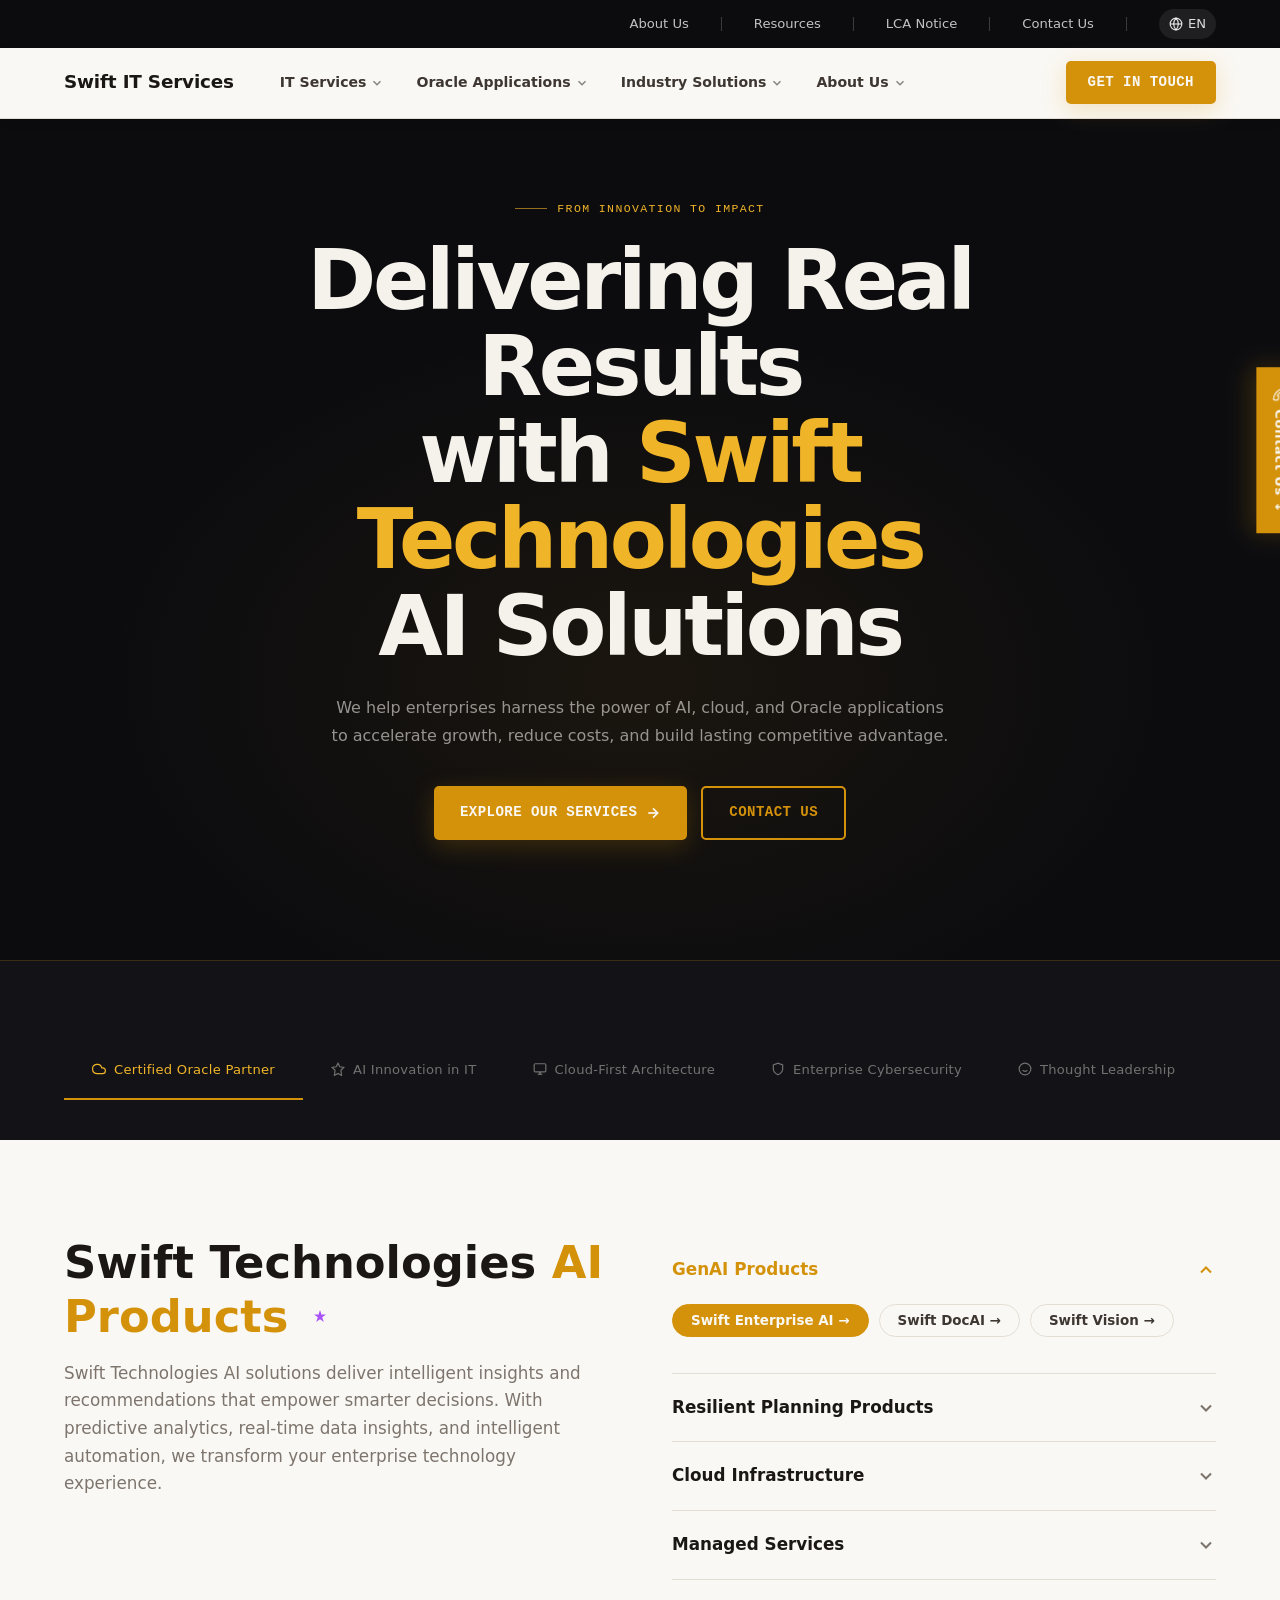
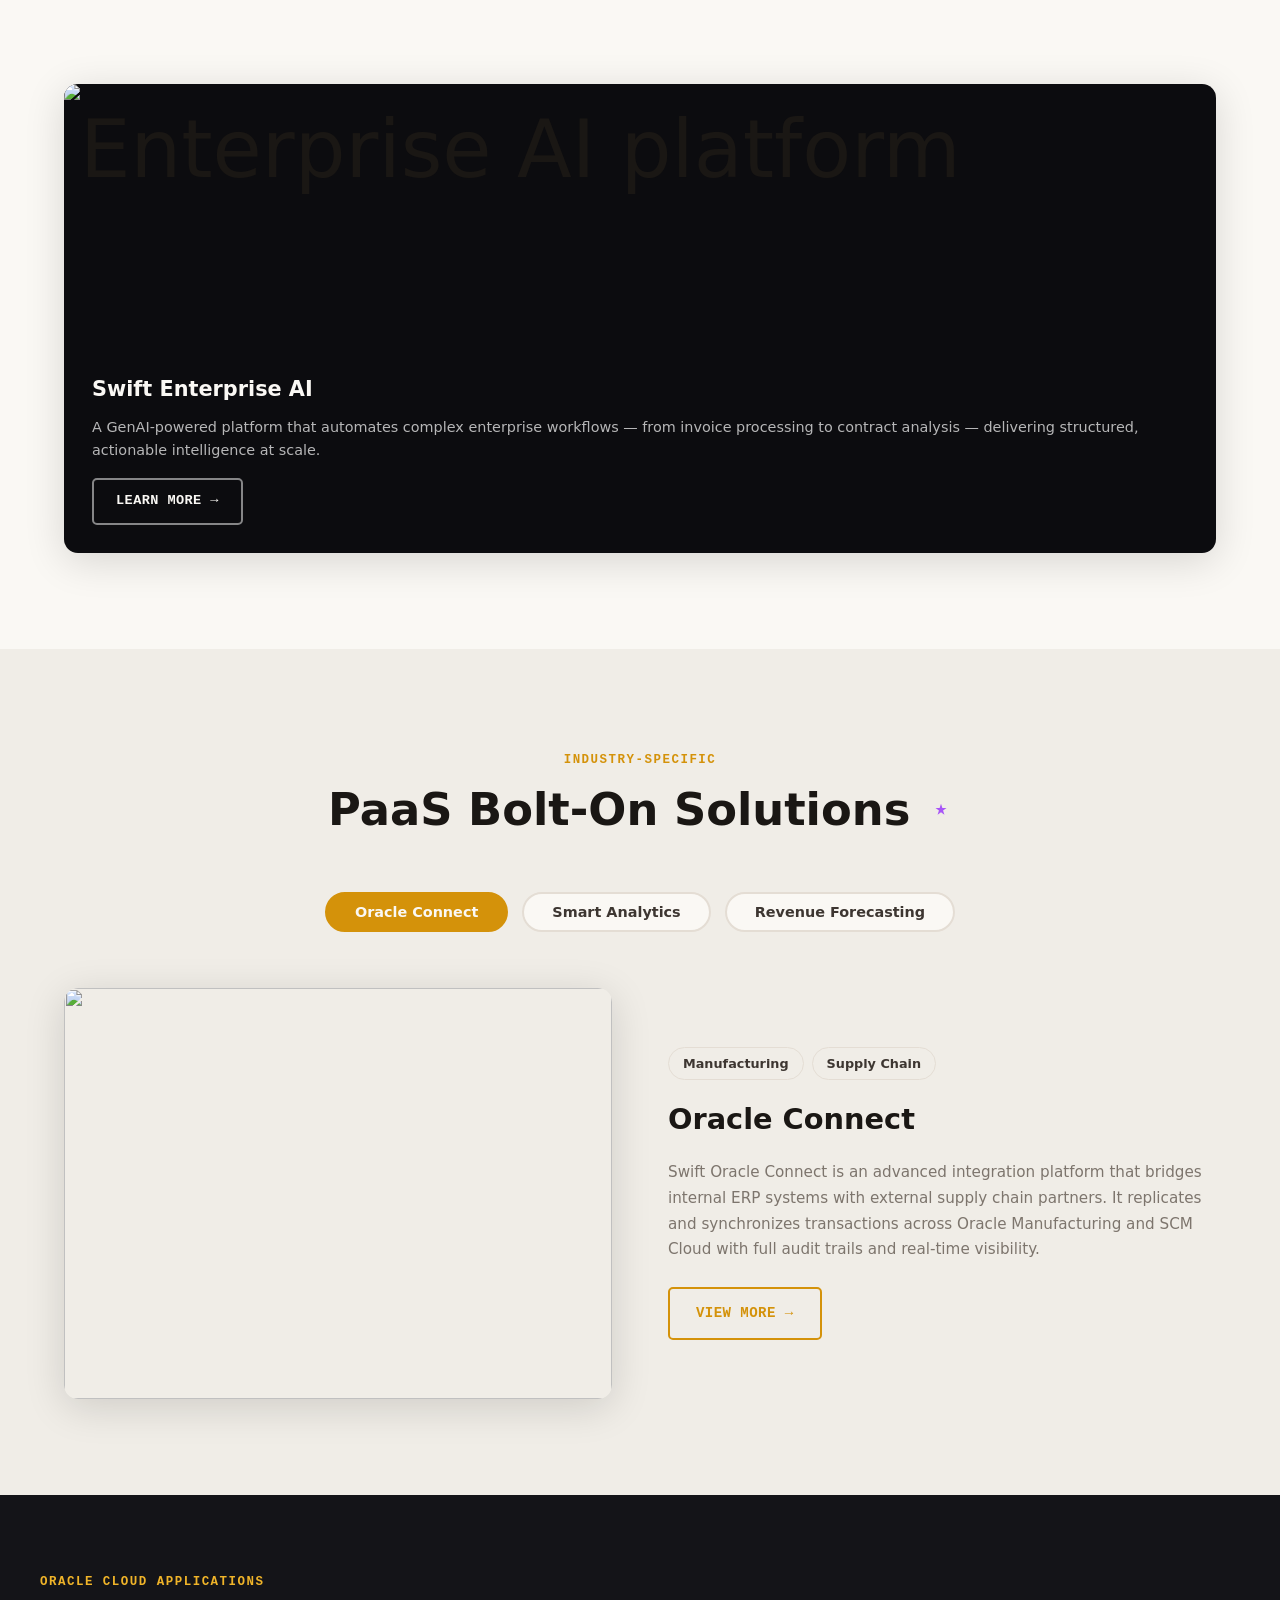
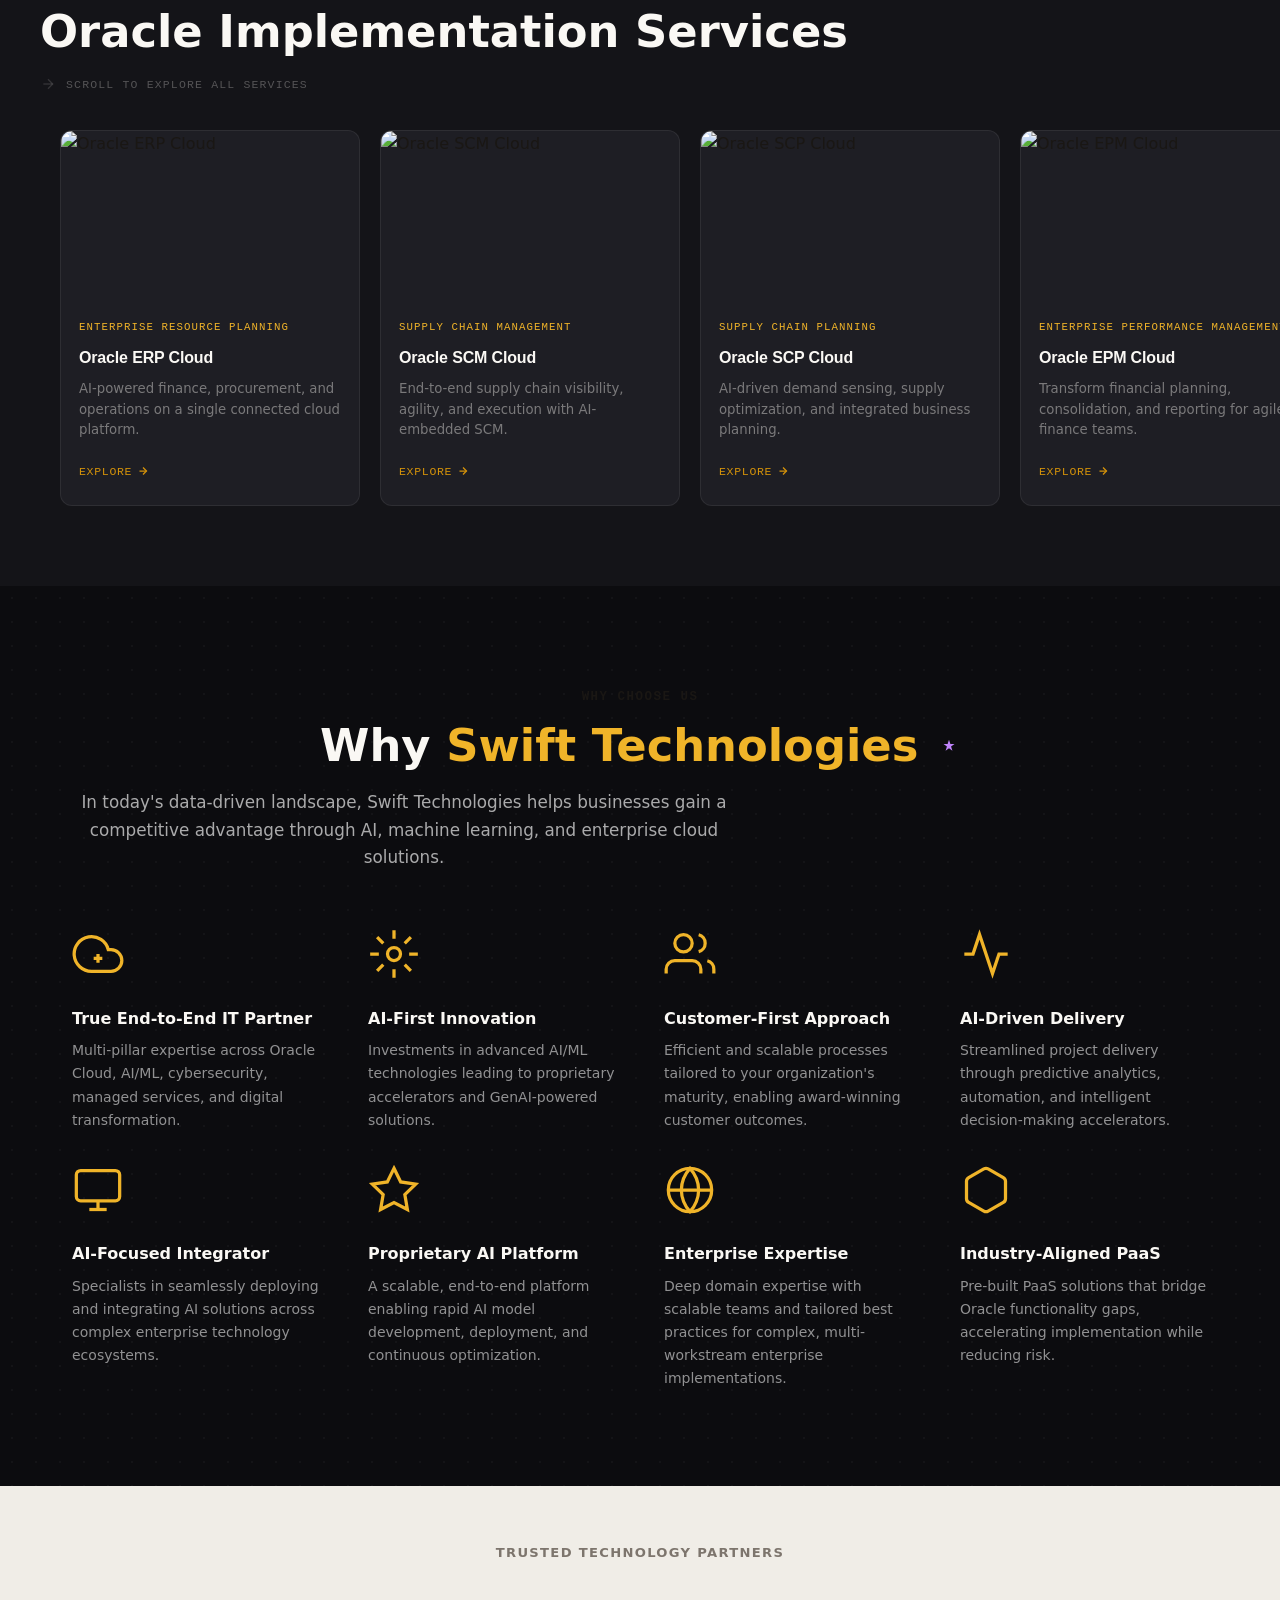
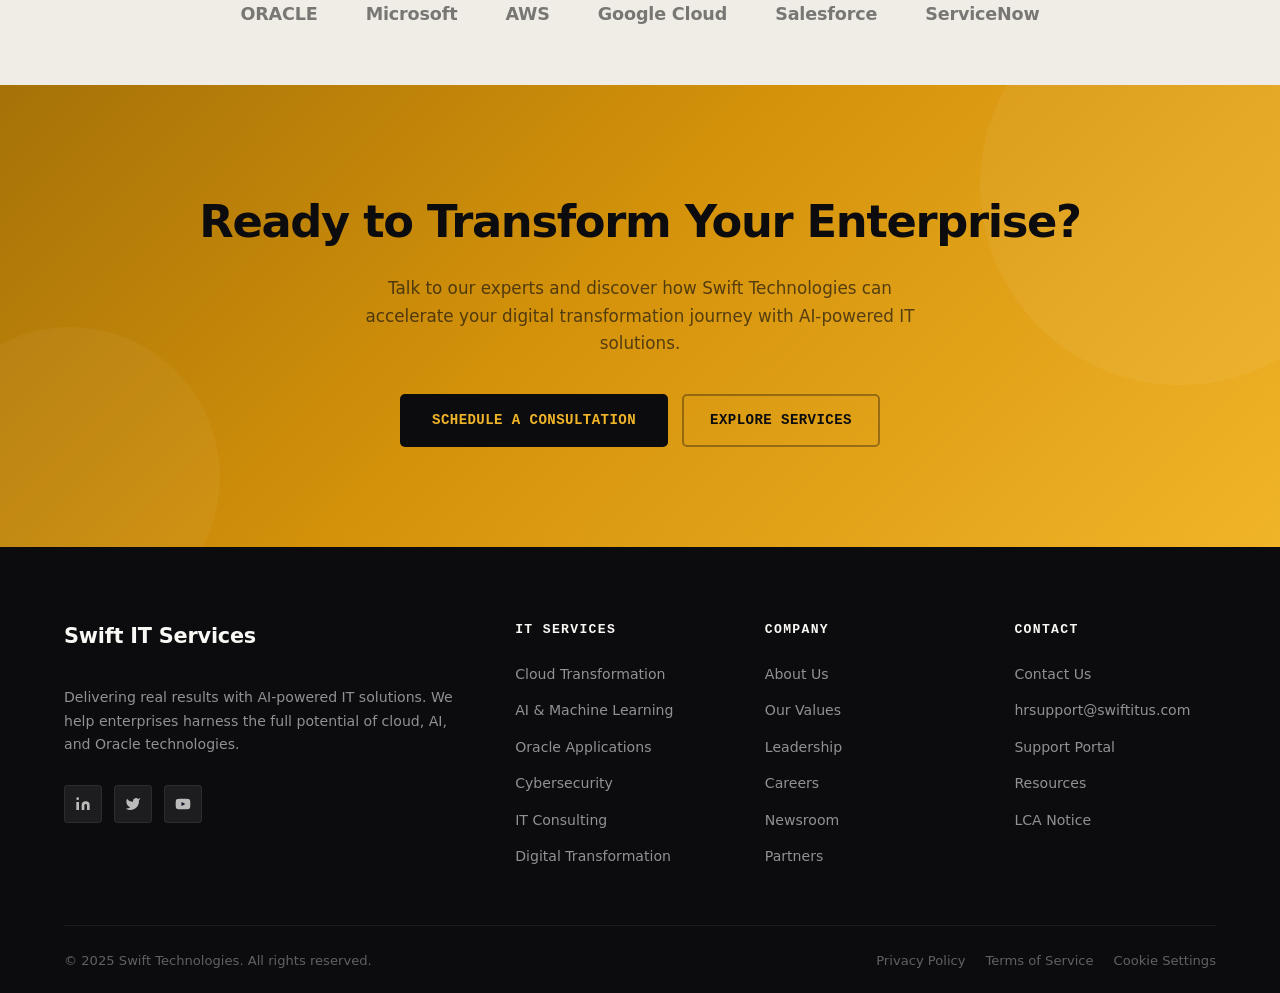
==== commit 5c290882: "Remove all location, headcount, and company-stat references site-wide - about.html: removed founding" ====
--- a/index.html
+++ b/index.html
@@ -477,7 +477,7 @@
         <div class="h-scroll-card-body">
           <div class="h-scroll-card-eyebrow">Human Capital Management</div>
           <div class="h-scroll-card-title">Oracle HCM Cloud</div>
-          <div class="h-scroll-card-desc">Transform HR, payroll, and talent operations across 200+ countries globally.</div>
+          <div class="h-scroll-card-desc">Transform HR, payroll, and talent operations for your entire enterprise workforce.</div>
           <a href="oracle-hcm.html" class="h-scroll-card-link">Explore <svg width="12" height="12" viewBox="0 0 24 24" fill="none" stroke="currentColor" stroke-width="2.5"><line x1="5" y1="12" x2="19" y2="12"/><polyline points="12 5 19 12 12 19"/></svg></a>
         </div>
       </div>
@@ -546,41 +546,13 @@
         </div>
         <div class="why-card">
           <svg class="why-icon" viewBox="0 0 24 24" fill="none" stroke="currentColor" stroke-width="1.5"><circle cx="12" cy="12" r="10"/><line x1="2" y1="12" x2="22" y2="12"/><path d="M12 2a15.3 15.3 0 0 1 4 10 15.3 15.3 0 0 1-4 10 15.3 15.3 0 0 1-4-10 15.3 15.3 0 0 1 4-10z"/></svg>
-          <div class="why-title">Global Deployments</div>
-          <div class="why-desc">Deep domain expertise with scalable teams and tailored best practices for complex, multi-country implementations.</div>
+          <div class="why-title">Enterprise Expertise</div>
+          <div class="why-desc">Deep domain expertise with scalable teams and tailored best practices for complex, multi-workstream enterprise implementations.</div>
         </div>
         <div class="why-card">
           <svg class="why-icon" viewBox="0 0 24 24" fill="none" stroke="currentColor" stroke-width="1.5"><path d="M21 16V8a2 2 0 0 0-1-1.73l-7-4a2 2 0 0 0-2 0l-7 4A2 2 0 0 0 3 8v8a2 2 0 0 0 1 1.73l7 4a2 2 0 0 0 2 0l7-4A2 2 0 0 0 21 16z"/></svg>
           <div class="why-title">Industry-Aligned PaaS</div>
           <div class="why-desc">Pre-built PaaS solutions that bridge Oracle functionality gaps, accelerating implementation while reducing risk.</div>
-        </div>
-      </div>
-    </div>
-  </section>
-
-  <!-- ═══════════════════════════════════════════ STATS -->
-  <section class="stats-bar scroll-reveal">
-    <div class="container">
-      <div class="stats-grid">
-        <div class="stat-item">
-          <div class="stat-number" data-count="500" data-suffix="+">500+</div>
-          <div class="stat-label">Enterprise Clients</div>
-          <div class="stat-desc">Across 20+ industries</div>
-        </div>
-        <div class="stat-item">
-          <div class="stat-number" data-count="15" data-suffix="+">15+</div>
-          <div class="stat-label">Years of Excellence</div>
-          <div class="stat-desc">Founded 2009</div>
-        </div>
-        <div class="stat-item">
-          <div class="stat-number" data-count="1200" data-suffix="+">1200+</div>
-          <div class="stat-label">Certified Consultants</div>
-          <div class="stat-desc">Oracle & Cloud certified</div>
-        </div>
-        <div class="stat-item">
-          <div class="stat-number" data-count="40" data-suffix="+">40+</div>
-          <div class="stat-label">Countries Served</div>
-          <div class="stat-desc">Global delivery model</div>
         </div>
       </div>
     </div>
